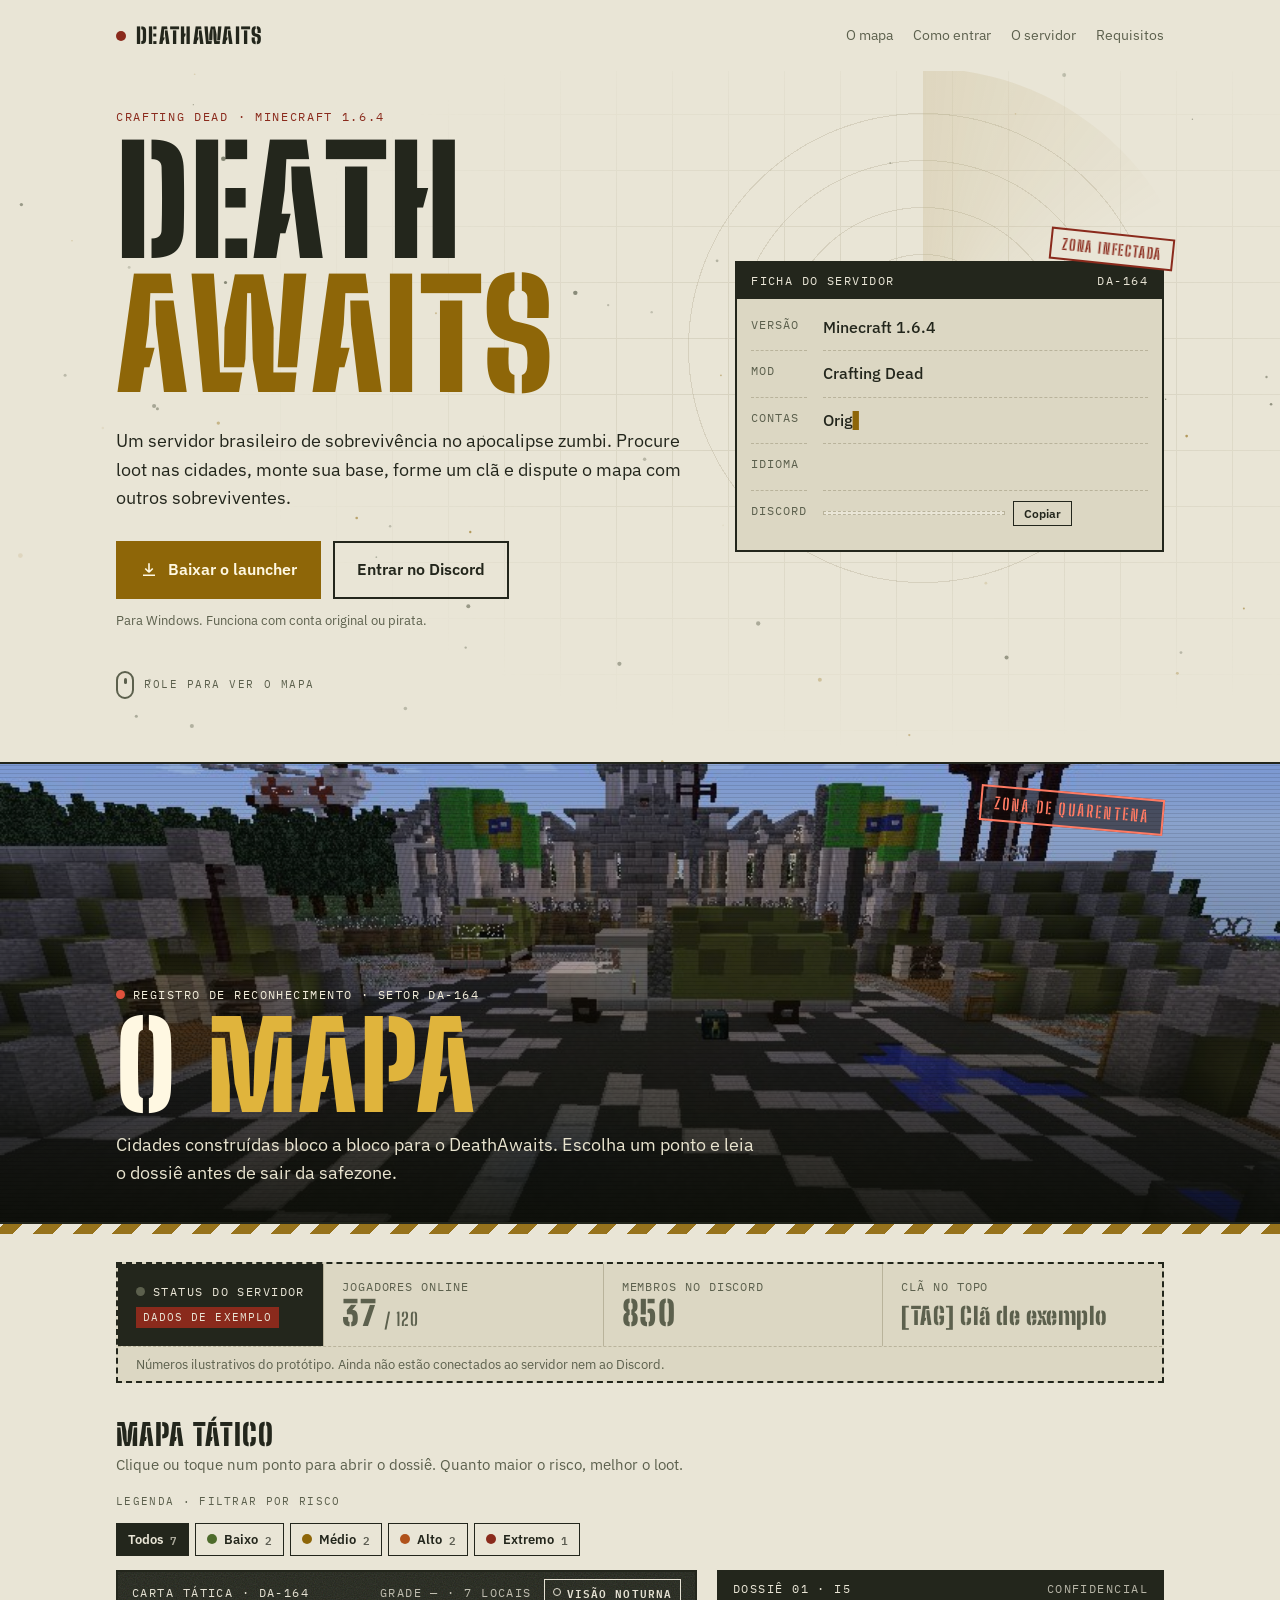
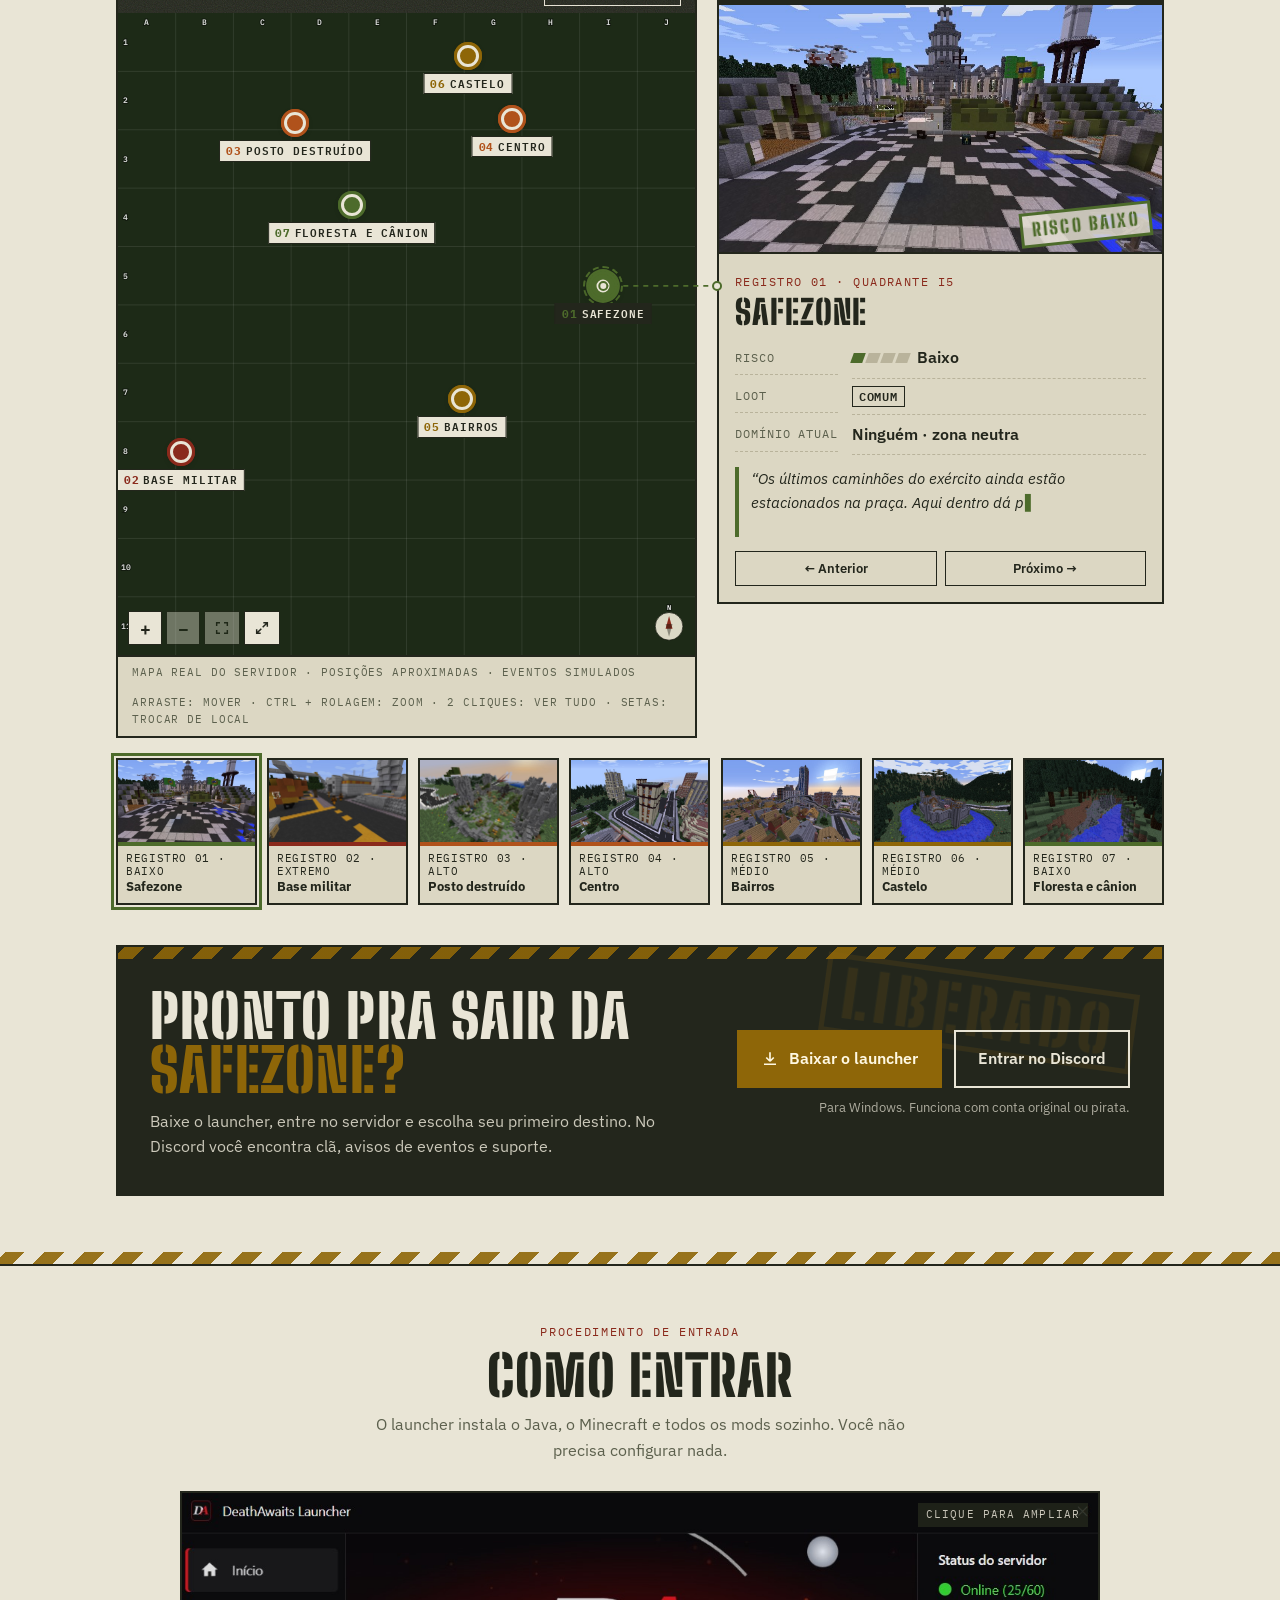
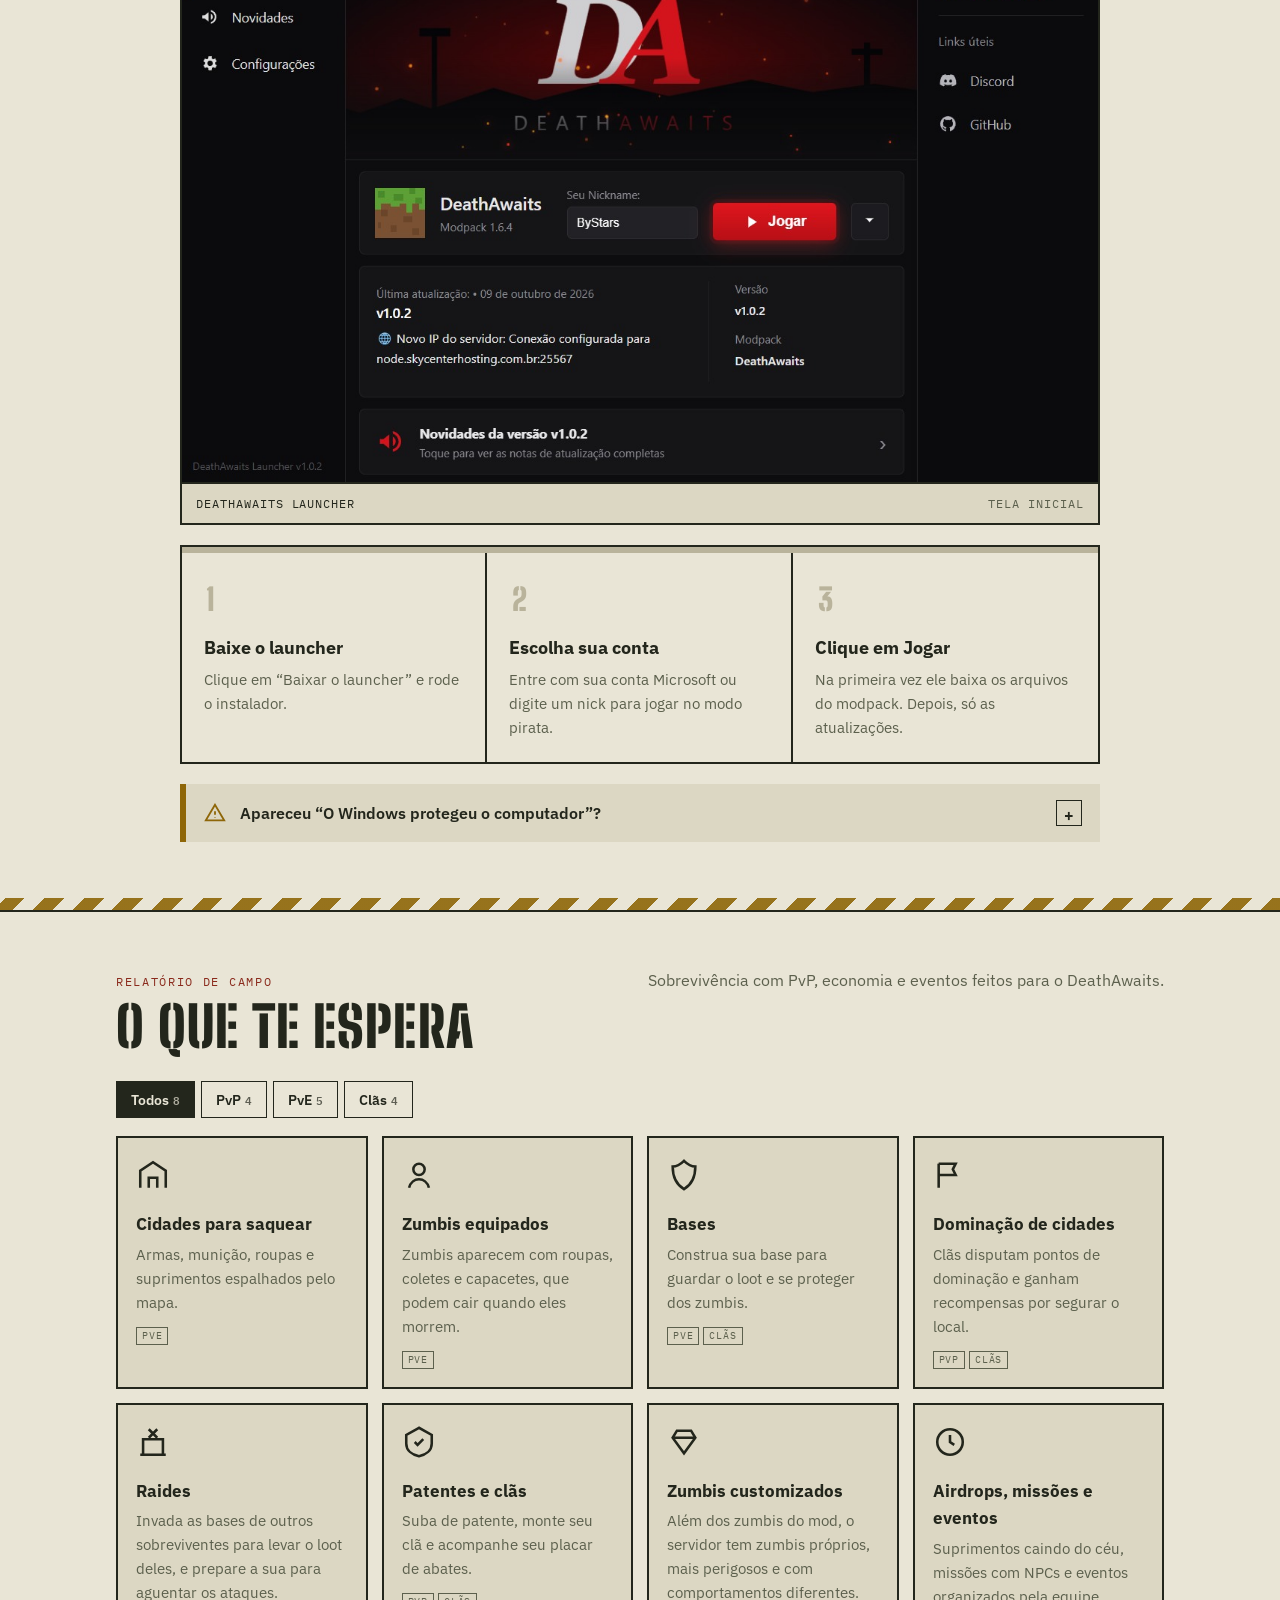
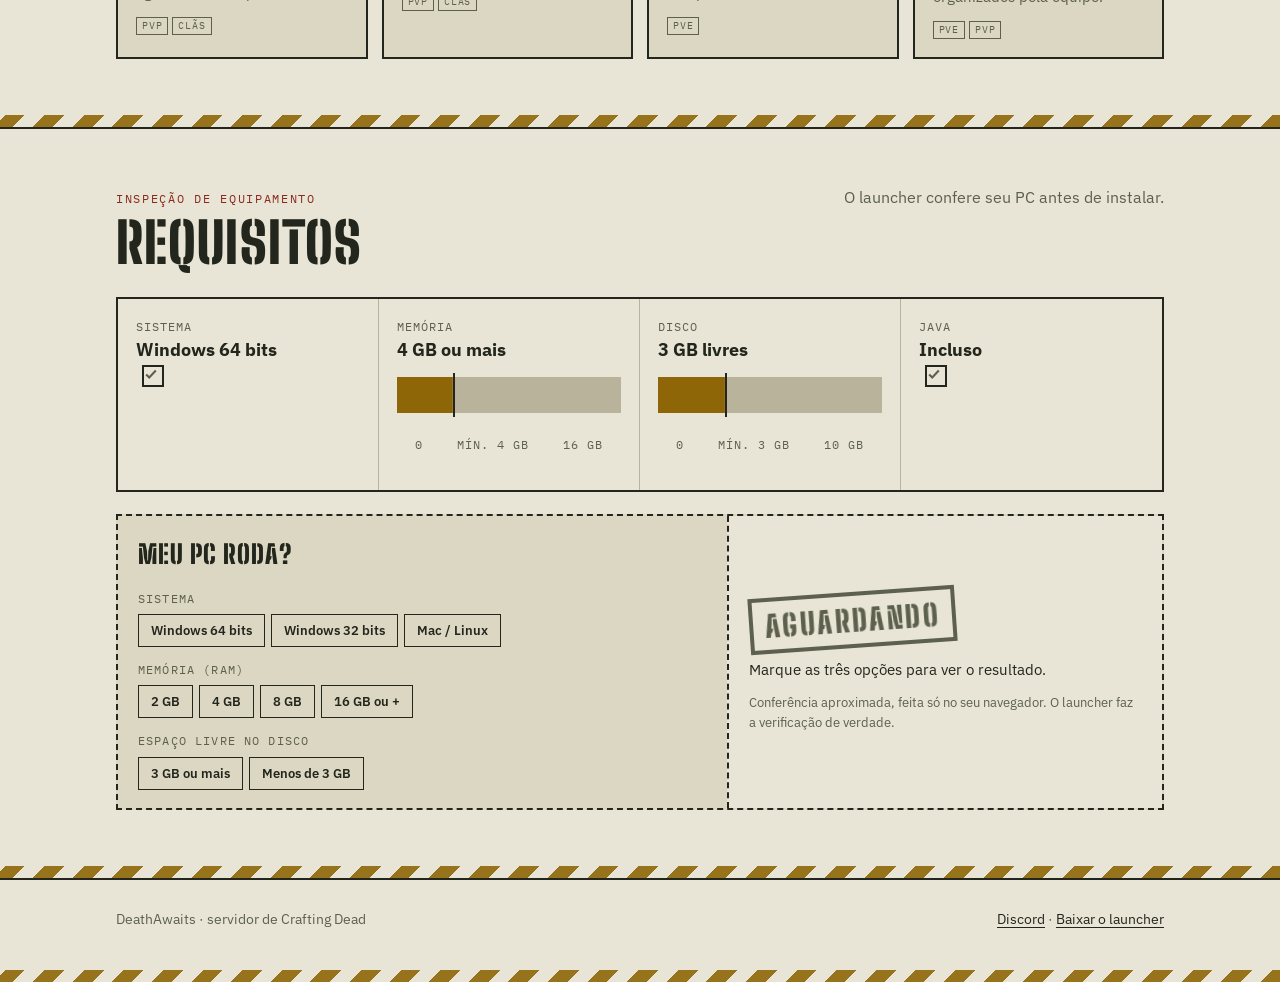
==== index.html @ 39697cf8 "Cache-busting dos assets Co-authored-by: Victor Munhoz <Vitinhomunhoz@users.noreply.github.com>" ====
<!doctype html>
<html lang="pt-BR">
<head>
<meta charset="utf-8">
<meta name="viewport" content="width=device-width, initial-scale=1">
<meta name="description" content="DeathAwaits: servidor brasileiro de Crafting Dead (Minecraft 1.6.4). Baixe o launcher e jogue com conta original ou pirata.">
<meta name="theme-color" content="#23261c">
<title>DeathAwaits</title>
<link rel="preconnect" href="https://fonts.googleapis.com">
<link rel="preconnect" href="https://fonts.gstatic.com" crossorigin>
<link rel="stylesheet" href="https://fonts.googleapis.com/css2?family=Big+Shoulders+Stencil+Display:wght@700;900&family=IBM+Plex+Sans:wght@400;500;600&family=IBM+Plex+Mono:wght@400;600&display=swap">
<link rel="stylesheet" href="site.css?v=5">
<link rel="stylesheet" href="mapa.css?v=5">
<script>
/* Antes da página pintar: liga as animações (se o usuário não pediu menos movimento)
   e mostra a tela de "boot" uma vez por sessão. Sem JS, o site aparece normal. */
(function () {
  var d = document.documentElement, rm = window.matchMedia && matchMedia("(prefers-reduced-motion: reduce)").matches;
  if (rm || !("IntersectionObserver" in window)) return;
  d.classList.add("da-anim");
  setTimeout(function () { d.classList.add("is-loaded"); d.classList.remove("da-booting"); }, 3500); // rede de segurança se o site.js falhar
  try { if (!sessionStorage.getItem("da-boot")) { d.classList.add("da-booting"); sessionStorage.setItem("da-boot", "1"); } } catch (e) {}
})();
</script>
</head>
<body>
<a class="da-skip" href="#conteudo">Pular para o conteúdo</a>

<div class="da-boot" aria-hidden="true">
  <div class="da-boot-in">
    <div class="da-boot-t">DeathAwaits</div>
    <p>&gt; Conectando ao servidor DA-164...</p>
    <p>&gt; Carregando relatório de quarentena... <b>OK</b></p>
    <p>&gt; Zona infectada detectada. <b>Acesso liberado</b></p>
    <div class="da-boot-bar"><i></i></div>
    <small>Clique ou aperte qualquer tecla para pular</small>
  </div>
</div>
<div class="da-progress" aria-hidden="true"></div>
<div class="da-cursor" aria-hidden="true"><div class="da-cursor-ring"><b></b></div><div class="da-cursor-dot"></div></div>

<header class="da-head">
  <div class="wrap top">
    <a class="brand" href="#inicio"><i aria-hidden="true"></i>DeathAwaits</a>
    <button class="da-burger" type="button" aria-expanded="false" aria-controls="da-nav" aria-label="Abrir menu"><span></span><span></span><span></span></button>
    <nav id="da-nav" aria-label="Seções">
      <a href="#mapa">O mapa</a>
      <a href="#entrar">Como entrar</a>
      <a href="#servidor">O servidor</a>
      <a href="#requisitos">Requisitos</a>
      <a class="btn da-nav-cta" href="https://www.dropbox.com/scl/fi/nmkjsgwz30eq004yfdkuc/DeathAwaits-Launcher-Setup-1.0.0.exe?rlkey=nyyislrsiw7ogw8956etbm78i&amp;st=9kq0o0xe&amp;dl=1" target="_blank" rel="noopener">Baixar o launcher</a>
    </nav>
  </div>
</header>

<main id="inicio">
  <div class="da-hero-wrap" id="conteudo">
    <div class="da-hero-bg" aria-hidden="true">
      <div class="da-grid-layer" data-parallax="0.25"></div>
      <div class="da-radar-layer" data-parallax="0.45"></div>
      <canvas class="da-ash"></canvas>
    </div>
    <div class="wrap hero">
      <div data-parallax="-0.08">
        <p class="eyebrow da-intro" style="--d:.1s">Crafting Dead · Minecraft 1.6.4</p>
        <h1 aria-label="DeathAwaits"><span class="da-line" aria-hidden="true">Death</span><span class="da-line" aria-hidden="true"><span>Awaits</span></span></h1>
        <p class="lead da-intro" style="--d:.7s">Um servidor brasileiro de sobrevivência no apocalipse zumbi. Procure loot nas cidades, monte sua base, forme um clã e dispute o mapa com outros sobreviventes.</p>
        <div class="cta da-intro" style="--d:.85s">
          <a class="btn btn-primary" data-magnetic href="https://www.dropbox.com/scl/fi/nmkjsgwz30eq004yfdkuc/DeathAwaits-Launcher-Setup-1.0.0.exe?rlkey=nyyislrsiw7ogw8956etbm78i&amp;st=9kq0o0xe&amp;dl=1" target="_blank" rel="noopener">
            <svg viewBox="0 0 24 24" fill="none" stroke="currentColor" stroke-width="2.2" aria-hidden="true"><path d="M12 3v12m0 0-5-5m5 5 5-5M4 19h16"/></svg>
            Baixar o launcher
          </a>
          <a class="btn btn-ghost" data-magnetic href="https://discord.gg/gc73gQfb5F" target="_blank" rel="noopener">Entrar no Discord</a>
        </div>
        <p class="cta-note da-intro" style="--d:.95s">Para Windows. Funciona com conta original ou pirata.</p>
        <a class="da-scroll-cue da-intro" style="--d:1.1s" href="#mapa"><i aria-hidden="true"></i>Role para ver o mapa</a>
      </div>

      <aside class="ficha" aria-label="Ficha do servidor" data-parallax="0.06">
        <span class="stamp">Zona infectada</span>
        <div class="ficha-h"><span>Ficha do servidor</span><span>DA-164</span></div>
        <dl>
          <dt>Versão</dt><dd><span class="da-typed">Minecraft 1.6.4</span></dd>
          <dt>Mod</dt><dd><span class="da-typed">Crafting Dead</span></dd>
          <dt>Contas</dt><dd><span class="da-typed">Original e pirata</span></dd>
          <dt>Idioma</dt><dd><span class="da-typed">Português</span></dd>
          <dt>Discord</dt><dd class="ip"><code class="da-typed">discord.gg/gc73gQfb5F</code><button class="copy" type="button" data-copy="https://discord.gg/gc73gQfb5F">Copiar</button></dd>
        </dl>
      </aside>
    </div>
  </div>

<!-- ================= INÍCIO DA SEÇÃO DO MAPA (copie daqui) ================= -->
  <section id="mapa" aria-labelledby="mp-titulo">

    <!-- 1. Vídeo de fundo em loop (sem som).
         Para ativar: grave 10–15 s de voo de câmera/tiroteio/airdrop, exporte
         em MP4 (H.264, 1280x720, ~2–4 MB) e descomente a linha <source>.
         Sem vídeo, aparece o print da safezone (poster). -->
    <div class="mp-video">
      <video autoplay muted loop playsinline preload="metadata" poster="safezone.jpg" aria-hidden="true">
        <!-- <source src="video/mapa-loop.mp4" type="video/mp4"> -->
      </video>
      <span class="mp-stamp">Zona de quarentena</span>
      <div class="wrap mp-video-inner" data-reveal="stagger">
        <div class="mp-rec mp-mono"><i aria-hidden="true"></i> Registro de reconhecimento · Setor DA-164</div>
        <h2 id="mp-titulo">O <span>mapa</span></h2>
        <p class="mp-lead">Cidades construídas bloco a bloco para o DeathAwaits. Escolha um ponto e leia o dossiê antes de sair da safezone.</p>
      </div>
    </div>
    <div class="hazard" aria-hidden="true"></div>

    <div class="wrap">

      <!-- 2. Status do servidor (configurado em mapa.js > MAPA_CONFIG.status) -->
      <div class="mp-status is-exemplo" aria-live="polite" data-reveal>
        <div class="mp-status-h">
          <span class="mp-live mp-mono"><i aria-hidden="true"></i><span class="mp-live-txt">Status do servidor</span></span>
          <span class="mp-badge-ex">Dados de exemplo</span>
        </div>
        <div class="mp-stat"><span>Jogadores online</span><b data-s="online">—</b></div>
        <div class="mp-stat"><span>Membros no Discord</span><b data-s="discord">—</b></div>
        <div class="mp-stat mp-stat-cla"><span>Clã no topo</span><b class="mp-cla" data-s="cla">—</b></div>
        <p class="mp-status-note"></p>
      </div>

      <!-- 3. Título + filtro/legenda de risco -->
      <div class="mp-toolbar" data-reveal="stagger">
        <div>
          <h3>Mapa tático</h3>
          <p>Clique ou toque num ponto para abrir o dossiê. Quanto maior o risco, melhor o loot.</p>
        </div>
        <fieldset class="mp-filtro">
          <legend>Legenda · filtrar por risco</legend>
          <button type="button" class="mp-chip" data-filtro="todos" aria-pressed="true">Todos <em></em></button>
          <button type="button" class="mp-chip" data-filtro="baixo" aria-pressed="false" style="--r: var(--mp-baixo)"><span class="mp-dot" aria-hidden="true"></span>Baixo <em></em></button>
          <button type="button" class="mp-chip" data-filtro="medio" aria-pressed="false" style="--r: var(--mp-medio)"><span class="mp-dot" aria-hidden="true"></span>Médio <em></em></button>
          <button type="button" class="mp-chip" data-filtro="alto" aria-pressed="false" style="--r: var(--mp-alto)"><span class="mp-dot" aria-hidden="true"></span>Alto <em></em></button>
          <button type="button" class="mp-chip" data-filtro="extremo" aria-pressed="false" style="--r: var(--mp-extremo)"><span class="mp-dot" aria-hidden="true"></span>Extremo <em></em></button>
        </fieldset>
      </div>
      <p class="mp-filtro-msg" aria-live="polite" style="position:absolute;width:1px;height:1px;overflow:hidden;clip:rect(0 0 0 0)">Mostrando todos os locais.</p>

      <!-- 4. Mapa + dossiê -->
      <div class="mp-grid" data-reveal>
        <div class="mp-mapa">
          <div class="mp-mapa-h"><span class="mp-flicker">Carta tática · DA-164</span><span class="mp-coord" aria-hidden="true">Grade — · 7 locais</span><button type="button" class="mp-nv-btn" aria-pressed="false"><i aria-hidden="true"></i>Visão noturna</button></div>
          <div class="mp-canvas">
            <div class="mp-scan" aria-hidden="true"><i class="mp-radar"></i><i class="mp-band"></i></div>
<div class="mp-stage">
<picture class="mp-img">
<source type="image/webp" srcset="mapa-real-900.webp 900w, mapa-real.webp 1800w" sizes="(max-width: 820px) calc(100vw - 36px), 1200px">
<img src="mapa-real.jpg" width="1833" height="2040" alt="Mapa real do servidor DeathAwaits visto de cima: rio grande cortando o mapa de norte a sul, mar a oeste e ao sul, cidades, bases e uma ilha" decoding="async" draggable="false">
</picture>
<svg class="mp-base" viewBox="0 0 1000 1112.9" aria-hidden="true" focusable="false">
<g class="mp-g-lines"><path d="M100 0V1112.9"/><path d="M200 0V1112.9"/><path d="M300 0V1112.9"/><path d="M400 0V1112.9"/><path d="M500 0V1112.9"/><path d="M600 0V1112.9"/><path d="M700 0V1112.9"/><path d="M800 0V1112.9"/><path d="M900 0V1112.9"/><path d="M0 101.2H1000"/><path d="M0 202.3H1000"/><path d="M0 303.5H1000"/><path d="M0 404.7H1000"/><path d="M0 505.9H1000"/><path d="M0 607.0H1000"/><path d="M0 708.2H1000"/><path d="M0 809.4H1000"/><path d="M0 910.6H1000"/><path d="M0 1011.7H1000"/></g>
<g class="mp-g-lbl"><text x="50" y="20">A</text><text x="150" y="20">B</text><text x="250" y="20">C</text><text x="350" y="20">D</text><text x="450" y="20">E</text><text x="550" y="20">F</text><text x="650" y="20">G</text><text x="750" y="20">H</text><text x="850" y="20">I</text><text x="950" y="20">J</text><text x="13" y="55.6">1</text><text x="13" y="156.8">2</text><text x="13" y="257.9">3</text><text x="13" y="359.1">4</text><text x="13" y="460.3">5</text><text x="13" y="561.5">6</text><text x="13" y="662.6">7</text><text x="13" y="763.8">8</text><text x="13" y="865.0">9</text><text x="13" y="966.1">10</text><text x="13" y="1067.3">11</text></g>
<g class="mp-rosa" transform="translate(955 1062.9)"><circle r="24"/><path d="M0 -18L6 4H-6Z" class="n"/><path d="M0 18L6 -4H-6Z" class="s"/><text y="-29">N</text></g>
</svg>
<div class="mp-zonas" aria-hidden="true"><!-- zonas de perigo e escudo: criados pelo mapa.js a partir das posições --></div>
<svg class="mp-fxsvg" viewBox="0 0 1000 1112.9" aria-hidden="true" focusable="false">
<defs><mask id="mp-route-m" maskUnits="userSpaceOnUse" x="0" y="0" width="1000" height="1112.9"><path class="mp-route-mask" pathLength="1" d="M0 0"/></mask></defs>
<g class="mp-alcance"><circle r="120"/><circle r="240"/><circle r="360"/></g>
<!-- estradas (invisíveis) por onde os veículos andam: traçadas à mão sobre estradas reais do mapa -->
<g class="mp-vias">
<path id="mp-v1" d="M714.0 180.3Q763.0 191.4 785.0 199.2Q807.0 207.0 829.0 220.9Q851.0 234.8 870.0 245.4Q889.0 256.0 905.5 267.1Q922.0 278.2 935.5 294.4Q949.0 310.5 950.0 330.0Q951.0 349.5 941.5 365.6Q932.0 381.7 916.0 392.9Q900 404.0 889.0 417.4Q878.0 430.7 869.5 444.6Q861.0 458.5 852.0 466.3Q843.0 474.1 849.5 490.8Q856.0 507.5 850.5 523.6Q845.0 539.8 842.5 556.5Q840 573.1 836.5 592.6Q833.0 612.1 831.5 625.5L830 638.8"/>
<path id="mp-v2" d="M184.0 931.5Q262.0 932.6 294.5 932.6Q327.0 932.6 365.0 929.8Q403.0 927.0 430.5 922.0Q458.0 917.0 485.5 906.5Q513.0 895.9 540.0 898.1Q567.0 900.3 589.0 897.5Q611.0 894.8 632.5 889.2Q654.0 883.6 681.5 883.6Q709.0 883.6 736.0 883.6Q763.0 883.6 806.5 886.4Q850 889.2 872.0 889.2Q894.0 889.2 910.5 883.7Q927.0 878.1 943.5 873.1L960 868.1"/>
<path id="mp-v3" d="M85.0 153.6Q85.0 217.0 95.5 234.2Q106.0 251.5 134.0 266.6Q162.0 281.6 166.0 302.8Q170 323.9 166.0 345.0Q162.0 366.1 159.0 383.4Q156.0 400.6 159.0 430.1Q162.0 459.6 155.5 481.3Q149.0 503.0 142.5 524.1Q136.0 545.3 138.0 550.9Q140 556.5 143.5 587.1Q147.0 617.7 145.0 646.6Q143.0 675.5 145.0 704.5L147.0 733.4"/>
<path id="mp-v4" d="M265.0 300.5Q245.0 267.1 245.0 200.3Q245.0 133.5 297.5 132.4Q350 131.3 404.0 131.3Q458.0 131.3 489.0 134.1Q520 136.9 560.0 138.0Q600 139.1 625.0 139.1L650 139.1"/>
<path id="mp-v5" d="M505.0 702.2Q548.0 701.1 568.5 700.5Q589.0 700.0 597.5 705.0Q606.0 710.0 614.5 725.0Q623.0 740.1 624.5 760.7Q626.0 781.3 624.5 805.2Q623.0 829.1 624.5 853.0L626.0 877.0"/>
</g>
<g class="mp-route"><path class="mp-route-glow" mask="url(#mp-route-m)" d="M0 0"/><path class="mp-route-line" mask="url(#mp-route-m)" d="M0 0"/><circle class="mp-route-end" r="9" cx="-50" cy="-50"/></g>
</svg>
<div class="mp-fx mp-fx-over" aria-hidden="true">
<i class="mp-sweep"></i>
<div class="mp-carros"></div>
<div class="mp-blips"></div>
<div class="mp-drops"></div>
<span class="mp-ent mp-heli-sh"><svg viewBox="-26 -18 52 36"><path d="M-24 -1h14v2h-14z"/><ellipse cx="0" cy="0" rx="11" ry="6"/><circle cx="0" cy="0" r="15" opacity=".35"/></svg></span><span class="mp-ent mp-heli"><svg viewBox="-26 -18 52 36"><path class="b" d="M-24 -1h14v2h-14z M-25 -5v10h2v-10z"/><ellipse class="b" cx="0" cy="0" rx="11" ry="6"/><ellipse class="v" cx="6" cy="0" rx="4" ry="3.4"/><g class="mp-rotor"><path d="M-17 -1.2h34v2.4h-34z M-1.2 -17h2.4v34h-2.4z"/></g></svg></span>
<span class="mp-ent mp-aviao-sh"><svg viewBox="-30 -26 60 52"><path d="M26 0c0-2-3-3-6-3H6L-8-22h-5l7 19H-18l-5-7h-4l3 10-3 10h4l5-7H-6l-7 19h5L6 3h14c3 0 6-1 6-3z"/></svg></span><span class="mp-ent mp-aviao"><svg viewBox="-30 -26 60 52"><path d="M26 0c0-2-3-3-6-3H6L-8-22h-5l7 19H-18l-5-7h-4l3 10-3 10h4l5-7H-6l-7 19h5L6 3h14c3 0 6-1 6-3z"/></svg></span>
<i class="mp-nuvem n1"></i><i class="mp-nuvem n2"></i><i class="mp-nuvem n3"></i>
</div>
<span class="mp-route-lbl" aria-hidden="true"></span>
</div><!-- /mp-stage -->
<div class="mp-nv" aria-hidden="true"><i class="mp-nv-noise"></i><b>Visão noturna</b></div>
<div class="mp-ctrl" role="group" aria-label="Controles do mapa">
  <button type="button" class="mp-zin" aria-label="Aproximar">+</button>
  <button type="button" class="mp-zout" aria-label="Afastar" disabled>−</button>
  <button type="button" class="mp-zreset" aria-label="Ver o mapa inteiro" disabled><svg viewBox="0 0 24 24" aria-hidden="true"><path d="M4 9V4h5M20 9V4h-5M4 15v5h5M20 15v5h-5"/></svg></button>
  <button type="button" class="mp-full" aria-label="Abrir o mapa em tela cheia, na resolução original" title="Tela cheia"><svg viewBox="0 0 24 24" aria-hidden="true"><path d="M14 4h6v6M10 20H4v-6M20 4l-7 7M4 20l7-7"/></svg></button>
  <button type="button" class="mp-mover" aria-pressed="false">Mover</button>
</div>
<div class="mp-hint" aria-hidden="true"></div>
            <!-- os marcadores (botões) são criados pelo mapa.js a partir de MAPA_CONFIG.locais -->
          </div>
          <div class="mp-mapa-f"><span>Mapa real do servidor · posições aproximadas · eventos simulados</span><span class="mp-f-desk">Arraste: mover · Ctrl + rolagem: zoom · 2 cliques: ver tudo · Setas: trocar de local</span><span class="mp-f-mob">Dois dedos: mover e zoom · ou toque em Mover</span></div>
        </div>

        <aside class="mp-dossie" id="mp-dossie" aria-label="Dossiê do local selecionado" aria-live="polite">
          <div class="mp-dossie-h"><span class="mp-titulo">Dossiê</span><span class="mp-confid">Confidencial</span><button type="button" class="mp-close">Fechar ✕</button></div>
          <div class="mp-dossie-in">
            <figure class="mp-foto"><img src="safezone.jpg" alt="" width="854" height="480"><span class="mp-carimbo" aria-hidden="true">Risco</span><span class="mp-ampliar" aria-hidden="true">Ampliar</span></figure>
            <div class="mp-dossie-body">
              <span class="mp-ref mp-mono"></span>
              <h3>Safezone</h3>
              <dl class="mp-ficha">
                <dt>Risco</dt><dd data-f="risco"></dd>
                <dt>Loot</dt><dd data-f="loot"></dd>
                <dt>Domínio atual</dt><dd data-f="dominio"></dd>
              </dl>
              <p class="mp-lore" title="Clique para mostrar o texto todo"><span class="mp-sr"></span><span class="mp-type" aria-hidden="true"></span></p>
              <div class="mp-nav">
                <button type="button" class="mp-prev">← Anterior</button>
                <button type="button" class="mp-next">Próximo →</button>
              </div>
            </div>
          </div>
        </aside>
        <svg class="mp-link" aria-hidden="true" focusable="false"><path d="M0 0"/><circle class="a" r="4"/><circle class="b" r="4"/></svg>
      </div>
      <div class="mp-backdrop" aria-hidden="true"></div>

      <!-- 5. Registros (miniaturas; também servem de lista acessível) -->
      <ul class="mp-cards" aria-label="Registros dos locais"></ul>

      <!-- 6. CTA -->
      <div class="mp-cta" data-reveal>
        <div class="hazard" aria-hidden="true"></div>
        <span class="mp-stamp2" aria-hidden="true">Liberado</span>
        <div class="mp-cta-in">
          <div>
            <h3>Pronto pra sair da <span>safezone?</span></h3>
            <p>Baixe o launcher, entre no servidor e escolha seu primeiro destino. No Discord você encontra clã, avisos de eventos e suporte.</p>
          </div>
          <div>
            <div class="cta">
              <a class="btn btn-primary" data-link="launcher" href="https://www.dropbox.com/scl/fi/nmkjsgwz30eq004yfdkuc/DeathAwaits-Launcher-Setup-1.0.0.exe?rlkey=nyyislrsiw7ogw8956etbm78i&amp;st=9kq0o0xe&amp;dl=1" target="_blank" rel="noopener">
                <svg viewBox="0 0 24 24" fill="none" stroke="currentColor" stroke-width="2.2" aria-hidden="true"><path d="M12 3v12m0 0-5-5m5 5 5-5M4 19h16"/></svg>
                Baixar o launcher
              </a>
              <a class="btn btn-ghost" data-link="discord" href="https://discord.gg/gc73gQfb5F" target="_blank" rel="noopener">Entrar no Discord</a>
            </div>
            <p class="cta-note">Para Windows. Funciona com conta original ou pirata.</p>
          </div>
        </div>
      </div>

    </div>
  </section>
  <script src="mapa.js?v=5" defer></script>
<!-- ================= FIM DA SEÇÃO DO MAPA (copie até aqui) ================= -->


  <div class="da-divider" aria-hidden="true"></div>
  <section id="entrar">
    <div class="wrap">
      <div class="mapa-head">
        <span class="da-sec-tag" data-sr>Procedimento de entrada</span>
        <h2 data-sr="wipe">Como entrar</h2>
        <p data-sr style="--d:.15s">O launcher instala o Java, o Minecraft e todos os mods sozinho. Você não precisa configurar nada.</p>
      </div>
      <div class="entrar">
      <figure class="foto launcher da-tilt" data-sr="zoom" data-lightbox data-caption="DeathAwaits Launcher · Tela inicial">
        <div class="da-imgbox">
          <img src="launcher.jpg" width="1225" height="787" loading="lazy" alt="Tela inicial do DeathAwaits Launcher, com o campo de nickname, o botão Jogar e o status do servidor">
          <span class="da-glare" aria-hidden="true"></span>
          <span class="da-zoom-hint" aria-hidden="true">Clique para ampliar</span>
        </div>
        <figcaption><span>DeathAwaits Launcher</span><span>Tela inicial</span></figcaption>
      </figure>
      <ol class="passos">
        <li>
          <div class="passo-n">1</div>
          <h3>Baixe o launcher</h3>
          <p>Clique em “Baixar o launcher” e rode o instalador.</p>
        </li>
        <li>
          <div class="passo-n">2</div>
          <h3>Escolha sua conta</h3>
          <p>Entre com sua conta Microsoft ou digite um nick para jogar no modo pirata.</p>
        </li>
        <li>
          <div class="passo-n">3</div>
          <h3>Clique em Jogar</h3>
          <p>Na primeira vez ele baixa os arquivos do modpack. Depois, só as atualizações.</p>
        </li>
      </ol>
      </div>
      <div class="da-acc" data-sr>
        <button class="da-acc-btn" type="button" aria-expanded="false" aria-controls="da-acc-win" id="da-acc-win-b">
          <svg viewBox="0 0 24 24" fill="none" stroke="currentColor" stroke-width="2" aria-hidden="true"><path d="M12 3 2 20h20L12 3Z"/><path d="M12 10v4m0 3v.5"/></svg>
          <span>Apareceu “O Windows protegeu o computador”?</span>
          <span class="da-chev" aria-hidden="true">+</span>
        </button>
        <div class="da-acc-panel" id="da-acc-win" role="region" aria-labelledby="da-acc-win-b">
          <div><p>É normal para programas sem assinatura digital. Clique em <strong>Mais informações</strong> e depois em <strong>Executar assim mesmo</strong>.</p></div>
        </div>
      </div>
    </div>
  </section>

  <div class="da-divider" aria-hidden="true"></div>
  <section id="servidor">
    <div class="wrap">
      <div class="sec-h">
        <div><span class="da-sec-tag" data-sr>Relatório de campo</span><h2 data-sr="wipe">O que te espera</h2></div>
        <p data-sr style="--d:.15s">Sobrevivência com PvP, economia e eventos feitos para o DeathAwaits.</p>
      </div>
      <div class="da-tabs" role="tablist" aria-label="Filtrar recursos" data-sr>
        <button class="da-tab" role="tab" type="button" aria-selected="true" aria-controls="da-feats" data-tab="todos">Todos<em></em></button>
        <button class="da-tab" role="tab" type="button" aria-selected="false" aria-controls="da-feats" data-tab="pvp" tabindex="-1">PvP<em></em></button>
        <button class="da-tab" role="tab" type="button" aria-selected="false" aria-controls="da-feats" data-tab="pve" tabindex="-1">PvE<em></em></button>
        <button class="da-tab" role="tab" type="button" aria-selected="false" aria-controls="da-feats" data-tab="clas" tabindex="-1">Clãs<em></em></button>
      </div>
      <div class="lista da-cards" id="da-feats" role="tabpanel" aria-live="polite">
        <div class="item" data-sr data-tags="pve">
          <svg viewBox="0 0 24 24" fill="none" stroke="currentColor" stroke-width="1.8" aria-hidden="true"><path d="M3 21V9l9-6 9 6v12"/><path d="M9 21v-7h6v7"/></svg>
          <div><h3>Cidades para saquear</h3><p>Armas, munição, roupas e suprimentos espalhados pelo mapa.</p></div>
        </div>
        <div class="item" data-sr data-tags="pve">
          <svg viewBox="0 0 24 24" fill="none" stroke="currentColor" stroke-width="1.8" aria-hidden="true"><circle cx="12" cy="8" r="4"/><path d="M5 21c1-4 4-6 7-6s6 2 7 6"/><path d="M9 7h.01M15 7h.01"/></svg>
          <div><h3>Zumbis equipados</h3><p>Zumbis aparecem com roupas, coletes e capacetes, que podem cair quando eles morrem.</p></div>
        </div>
        <div class="item" data-sr data-tags="pve clas">
          <svg viewBox="0 0 24 24" fill="none" stroke="currentColor" stroke-width="1.8" aria-hidden="true"><path d="M12 2c3 3 6 4 8 4 0 8-3 13-8 16C7 19 4 14 4 6c2 0 5-1 8-4Z"/></svg>
          <div><h3>Bases</h3><p>Construa sua base para guardar o loot e se proteger dos zumbis.</p></div>
        </div>
        <div class="item" data-sr data-tags="pvp clas">
          <svg viewBox="0 0 24 24" fill="none" stroke="currentColor" stroke-width="1.8" aria-hidden="true"><path d="M4 21V4"/><path d="M4 4h12l-2 4 2 4H4"/></svg>
          <div><h3>Dominação de cidades</h3><p>Clãs disputam pontos de dominação e ganham recompensas por segurar o local.</p></div>
        </div>
        <div class="item" data-sr data-tags="pvp clas">
          <svg viewBox="0 0 24 24" fill="none" stroke="currentColor" stroke-width="1.8" aria-hidden="true"><path d="M3 21h18"/><path d="M5 21V10h14v11"/><path d="M9 3l6 6M15 3 9 9"/></svg>
          <div><h3>Raides</h3><p>Invada as bases de outros sobreviventes para levar o loot deles, e prepare a sua para aguentar os ataques.</p></div>
        </div>
        <div class="item" data-sr data-tags="pvp clas">
          <svg viewBox="0 0 24 24" fill="none" stroke="currentColor" stroke-width="1.8" aria-hidden="true"><path d="M12 2 3 7v6c0 5 4 8 9 9 5-1 9-4 9-9V7l-9-5Z"/><path d="M9 12l2 2 4-4"/></svg>
          <div><h3>Patentes e clãs</h3><p>Suba de patente, monte seu clã e acompanhe seu placar de abates.</p></div>
        </div>
        <div class="item" data-sr data-tags="pve">
          <svg viewBox="0 0 24 24" fill="none" stroke="currentColor" stroke-width="1.8" aria-hidden="true"><path d="M7 4h10l3 5-8 11L4 9l3-5Z"/><path d="M4 9h16"/></svg>
          <div><h3>Zumbis customizados</h3><p>Além dos zumbis do mod, o servidor tem zumbis próprios, mais perigosos e com comportamentos diferentes.</p></div>
        </div>
        <div class="item" data-sr data-tags="pve pvp">
          <svg viewBox="0 0 24 24" fill="none" stroke="currentColor" stroke-width="1.8" aria-hidden="true"><circle cx="12" cy="12" r="9"/><path d="M12 7v5l3 2"/></svg>
          <div><h3>Airdrops, missões e eventos</h3><p>Suprimentos caindo do céu, missões com NPCs e eventos organizados pela equipe.</p></div>
        </div>
      </div>
    </div>
  </section>

  <div class="da-divider" aria-hidden="true"></div>
  <section id="requisitos">
    <div class="wrap">
      <div class="sec-h">
        <div><span class="da-sec-tag" data-sr>Inspeção de equipamento</span><h2 data-sr="wipe">Requisitos</h2></div>
        <p data-sr style="--d:.15s">O launcher confere seu PC antes de instalar.</p>
      </div>
      <div class="req da-req" data-sr>
        <div><span>Sistema</span><b>Windows 64 bits</b><span class="da-check" aria-hidden="true"><svg viewBox="0 0 16 16" fill="none" stroke="currentColor" stroke-width="2.4"><path d="M2.5 8.5l3.5 3.5 7.5-8"/></svg></span></div>
        <div><span>Memória</span><b>4 GB ou mais</b><div class="da-gauge" style="--v:.25" aria-hidden="true"><i></i><s></s></div><div class="da-gauge-l" aria-hidden="true"><span>0</span><span>mín. 4 GB</span><span>16 GB</span></div></div>
        <div><span>Disco</span><b>3 GB livres</b><div class="da-gauge" style="--v:.3" aria-hidden="true"><i></i><s></s></div><div class="da-gauge-l" aria-hidden="true"><span>0</span><span>mín. 3 GB</span><span>10 GB</span></div></div>
        <div><span>Java</span><b>Incluso</b><span class="da-check" aria-hidden="true"><svg viewBox="0 0 16 16" fill="none" stroke="currentColor" stroke-width="2.4"><path d="M2.5 8.5l3.5 3.5 7.5-8"/></svg></span></div>
      </div>

      <form class="da-pc" data-sr onsubmit="return false" aria-labelledby="da-pc-t">
        <div class="da-pc-form">
          <h3 id="da-pc-t">Meu PC roda?</h3>
          <fieldset><legend>Sistema</legend><div class="da-seg">
            <label><input type="radio" name="so" value="win64"><span>Windows 64 bits</span></label>
            <label><input type="radio" name="so" value="win32"><span>Windows 32 bits</span></label>
            <label><input type="radio" name="so" value="outro"><span>Mac / Linux</span></label>
          </div></fieldset>
          <fieldset><legend>Memória (RAM)</legend><div class="da-seg">
            <label><input type="radio" name="ram" value="2"><span>2 GB</span></label>
            <label><input type="radio" name="ram" value="4"><span>4 GB</span></label>
            <label><input type="radio" name="ram" value="8"><span>8 GB</span></label>
            <label><input type="radio" name="ram" value="16"><span>16 GB ou +</span></label>
          </div></fieldset>
          <fieldset><legend>Espaço livre no disco</legend><div class="da-seg">
            <label><input type="radio" name="disco" value="1"><span>3 GB ou mais</span></label>
            <label><input type="radio" name="disco" value="0"><span>Menos de 3 GB</span></label>
          </div></fieldset>
        </div>
        <div class="da-verdict" data-v="pend" aria-live="polite">
          <span class="da-vstamp">Aguardando</span>
          <p class="da-vtxt">Marque as três opções para ver o resultado.</p>
          <small>Conferência aproximada, feita só no seu navegador. O launcher faz a verificação de verdade.</small>
        </div>
      </form>
    </div>
  </section>
</main>

<div class="da-divider" aria-hidden="true"></div>
<footer>
  <div class="wrap foot">
    <span>DeathAwaits · servidor de Crafting Dead</span>
    <span><a href="https://discord.gg/gc73gQfb5F" target="_blank" rel="noopener">Discord</a> · <a href="https://www.dropbox.com/scl/fi/nmkjsgwz30eq004yfdkuc/DeathAwaits-Launcher-Setup-1.0.0.exe?rlkey=nyyislrsiw7ogw8956etbm78i&amp;st=9kq0o0xe&amp;dl=1" target="_blank" rel="noopener">Baixar o launcher</a></span>
  </div>
</footer>
<div class="hazard" aria-hidden="true"></div>

<button class="da-top" type="button" aria-label="Voltar ao topo">
  <svg viewBox="0 0 48 48" aria-hidden="true" style="position:absolute;inset:-2px;width:48px;height:48px"><circle cx="24" cy="24" r="22" fill="none" stroke="var(--accent)" stroke-width="3"/></svg>
  <svg viewBox="0 0 24 24" fill="none" stroke="currentColor" stroke-width="2.4" aria-hidden="true"><path d="M12 19V5m0 0-6 6m6-6 6 6"/></svg>
</button>
<div class="da-mcta" aria-hidden="true">
  <a class="btn btn-primary" tabindex="-1" href="https://www.dropbox.com/scl/fi/nmkjsgwz30eq004yfdkuc/DeathAwaits-Launcher-Setup-1.0.0.exe?rlkey=nyyislrsiw7ogw8956etbm78i&amp;st=9kq0o0xe&amp;dl=1" target="_blank" rel="noopener">
    <svg viewBox="0 0 24 24" fill="none" stroke="currentColor" stroke-width="2.2" aria-hidden="true"><path d="M12 3v12m0 0-5-5m5 5 5-5M4 19h16"/></svg>Baixar launcher</a>
  <a class="btn btn-ghost" tabindex="-1" href="https://discord.gg/gc73gQfb5F" target="_blank" rel="noopener">Discord</a>
</div>
<div class="da-toast" role="status" aria-live="polite"></div>

<div class="da-lb" role="dialog" aria-modal="true" aria-label="Visualizador de fotos" hidden>
  <div class="da-lb-bg"></div>
  <div class="da-lb-bar"><span class="da-lb-count"></span><button type="button" class="da-lb-close">Fechar ✕</button></div>
  <div class="da-lb-stage"><img class="da-lb-img" alt=""></div>
  <button type="button" class="da-lb-prev" aria-label="Foto anterior">‹</button>
  <button type="button" class="da-lb-next" aria-label="Próxima foto">›</button>
  <p class="da-lb-cap"></p>
</div>

<script src="site.js?v=5" defer></script>
</body>
</html>
---- site.css ----
/* ===== CSS ORIGINAL DO SITE (DeathAwaits-Site/index.html) ===== */
/* Layout: aviso de quarentena militar. Faixa de abertura com titulo em estencil + ficha do servidor; depois secoes em coluna larga. */
:root {
  --bg: #e9e5d6;        /* papel de relatorio */
  --surface: #dcd7c3;
  --line: #b9b39b;
  --fg: #23261c;        /* tinta verde-oliva */
  --muted: #5c604d;
  --accent: #8e6608;    /* ocre de faixa de perigo */
  --accent-fg: #fff8e2;
  --blood: #8a2a1c;
  --font-display: "Big Shoulders Stencil Display", "Impact", "Arial Narrow", sans-serif;
  --font-body: "IBM Plex Sans", "Segoe UI", system-ui, sans-serif;
  --font-mono: "IBM Plex Mono", ui-monospace, "Consolas", monospace;
}
@media (prefers-color-scheme: dark) {
  :root:not([data-theme="light"]) {
    --bg: #181a13; --surface: #22251b; --line: #3a3e2e; --fg: #e6e1cf; --muted: #a3a48d;
    --accent: #e0b43c; --accent-fg: #1b1a10; --blood: #d0634f; color-scheme: dark;
  }
}
:root[data-theme="dark"] {
  --bg: #181a13; --surface: #22251b; --line: #3a3e2e; --fg: #e6e1cf; --muted: #a3a48d;
  --accent: #e0b43c; --accent-fg: #1b1a10; --blood: #d0634f; color-scheme: dark;
}

* { box-sizing: border-box; }
html, body { margin: 0; }
img { max-width: 100%; }
body {
  background: var(--bg); color: var(--fg);
  font-family: var(--font-body); font-size: 16px; line-height: 1.6;
}
.wrap {
  max-width: 1080px; margin: 0 auto;
  padding-left: max(16px, env(safe-area-inset-left, 0px));
  padding-right: max(16px, env(safe-area-inset-right, 0px));
}
a { color: inherit; }
:focus-visible { outline: 3px solid var(--accent); outline-offset: 3px; }

/* faixa de perigo */
.hazard {
  height: 12px;
  background: repeating-linear-gradient(-45deg, var(--accent) 0 14px, transparent 14px 28px);
  opacity: .9;
}

/* topo */
.top { display: flex; justify-content: space-between; align-items: center; gap: 16px; padding-block: 18px; flex-wrap: wrap; }
.brand { font-family: var(--font-display); font-weight: 900; font-size: 22px; letter-spacing: .06em; text-transform: uppercase; text-decoration: none; }
.top nav { display: flex; gap: 20px; flex-wrap: wrap; font-size: 14px; }
.top nav a { text-decoration: none; color: var(--muted); }
.top nav a:hover { color: var(--fg); }

/* abertura */
.hero { display: grid; grid-template-columns: 1.35fr 1fr; gap: 40px; align-items: end; padding-block: 36px 56px; }
.eyebrow { font-family: var(--font-mono); font-size: 12px; letter-spacing: .14em; text-transform: uppercase; color: var(--blood); margin: 0 0 12px; }
.hero h1 {
  font-family: var(--font-display); font-weight: 900; text-transform: uppercase;
  font-size: clamp(64px, 12vw, 148px); line-height: .86; letter-spacing: .01em; margin: 0;
  text-wrap: balance;
}
.hero h1 span { color: var(--accent); }
.hero .lead { font-size: 18px; max-width: 34em; margin: 22px 0 28px; color: var(--fg); }
.cta { display: flex; gap: 12px; flex-wrap: wrap; align-items: center; }
.btn {
  display: inline-flex; align-items: center; gap: 10px; text-decoration: none;
  font-weight: 600; font-size: 16px; padding: 14px 22px; border: 2px solid var(--fg); cursor: pointer;
  transition: transform .15s ease, background .15s ease;
}
.btn-primary { background: var(--accent); border-color: var(--accent); color: var(--accent-fg); }
.btn-primary:hover { transform: translateY(-2px); }
.btn-ghost { background: transparent; color: var(--fg); }
.btn-ghost:hover { background: var(--surface); }
.btn svg { width: 18px; height: 18px; flex: none; }
.cta-note { font-size: 13px; color: var(--muted); margin-top: 12px; }

/* ficha do servidor */
.ficha { border: 2px solid var(--fg); background: var(--surface); position: relative; align-self: center; justify-self: end; width: 100%; max-width: 440px; }
.ficha-h {
  display: flex; justify-content: space-between; align-items: center; gap: 12px;
  background: var(--fg); color: var(--bg); padding: 8px 14px;
  font-family: var(--font-mono); font-size: 12px; letter-spacing: .12em; text-transform: uppercase;
}
.ficha dl { margin: 0; padding: 6px 14px 14px; display: grid; grid-template-columns: auto 1fr; column-gap: 16px; }
.ficha dt, .ficha dd { padding-block: 10px; border-bottom: 1px dashed var(--line); margin: 0; }
.ficha dt { font-family: var(--font-mono); font-size: 12px; text-transform: uppercase; letter-spacing: .08em; color: var(--muted); }
.ficha dd { font-weight: 500; min-width: 0; overflow-wrap: anywhere; }
.ficha dl > :nth-last-child(-n+2) { border-bottom: 0; }
.ip { display: flex; align-items: center; gap: 8px; flex-wrap: wrap; }
.ip code { font-family: var(--font-mono); font-size: 14px; }
.copy {
  font: 600 12px var(--font-body); padding: 4px 10px; border: 1px solid var(--fg);
  background: transparent; color: var(--fg); cursor: pointer;
}
.copy:hover { background: var(--bg); }
.stamp {
  position: absolute; right: -12px; top: -30px; transform: rotate(6deg);
  font-family: var(--font-display); font-weight: 700; font-size: 15px; letter-spacing: .12em; text-transform: uppercase;
  color: var(--blood); border: 2px solid var(--blood); padding: 2px 10px; background: var(--bg);
}

/* secoes */
section { padding-block: 56px; border-top: 2px solid var(--fg); }
.sec-h { display: flex; justify-content: space-between; align-items: baseline; gap: 16px; flex-wrap: wrap; margin-bottom: 28px; }
h2 { font-family: var(--font-display); font-weight: 900; text-transform: uppercase; font-size: clamp(36px, 6vw, 56px); line-height: .95; margin: 0; letter-spacing: .02em; text-wrap: balance; }
.sec-h p { margin: 0; color: var(--muted); max-width: 36em; }

/* como entrar: e de fato uma sequencia */
.passos { list-style: none; margin: 0; padding: 0; display: grid; grid-template-columns: repeat(3, 1fr); gap: 0; border: 2px solid var(--fg); }
.passos li { padding: 22px; border-right: 2px solid var(--fg); min-width: 0; }
.passos li:last-child { border-right: 0; }
.passo-n { font-family: var(--font-display); font-weight: 900; font-size: 44px; line-height: 1; color: var(--accent); }
.passos h3 { margin: 10px 0 6px; font-size: 18px; }
.passos p { margin: 0; color: var(--muted); font-size: 15px; }
.aviso {
  margin-top: 20px; display: grid; grid-template-columns: auto 1fr; gap: 14px; align-items: start;
  padding: 16px 18px; background: var(--surface); border-left: 6px solid var(--accent);
}
.aviso b { display: block; margin-bottom: 2px; }
.aviso p { margin: 0; font-size: 15px; }
.aviso svg { width: 22px; height: 22px; color: var(--accent); margin-top: 2px; }

/* o que tem no servidor */
.lista { display: grid; grid-template-columns: repeat(2, 1fr); gap: 0 40px; }
.item { display: grid; grid-template-columns: 34px 1fr; gap: 14px; padding-block: 18px; border-bottom: 1px solid var(--line); min-width: 0; }
.item svg { width: 26px; height: 26px; color: var(--fg); margin-top: 2px; }
.item h3 { margin: 0 0 4px; font-size: 17px; }
.item p { margin: 0; color: var(--muted); font-size: 15px; }

/* lua */
.lua { display: grid; grid-template-columns: 1fr 1.2fr; gap: 40px; align-items: center; }
.lua p { margin: 0 0 12px; max-width: 34em; }
.fases { display: grid; grid-template-columns: repeat(8, 1fr); gap: 10px; }
.fase { display: grid; justify-items: center; gap: 8px; font-family: var(--font-mono); font-size: 11px; color: var(--muted); text-align: center; }
.moon { width: 100%; max-width: 46px; aspect-ratio: 1; border-radius: 50%; background: var(--line); position: relative; overflow: hidden; }
.moon i { position: absolute; inset: 0; border-radius: 50%; background: var(--fg); }
.fase.cheia { color: var(--blood); font-weight: 600; }
.fase.cheia .moon { background: var(--accent); box-shadow: 0 0 0 3px var(--bg), 0 0 0 5px var(--blood); }

/* o mapa: fotos como registros de reconhecimento */
.mapa-head { text-align: center; margin-bottom: 28px; }
.mapa-head p { margin: 10px auto 0; color: var(--muted); max-width: 36em; }

.mapa-grade { display: grid; grid-template-columns: repeat(2, 1fr); gap: 20px; margin-top: 20px; }
.foto { margin: 0; border: 2px solid var(--fg); background: var(--surface); min-width: 0; }
.foto img { display: block; width: 100%; height: auto; aspect-ratio: 854 / 480; object-fit: cover; }
.foto figcaption {
  display: flex; justify-content: space-between; gap: 12px; flex-wrap: wrap;
  padding: 10px 14px; border-top: 2px solid var(--fg);
  font-family: var(--font-mono); font-size: 12px; letter-spacing: .08em; text-transform: uppercase;
}
.foto figcaption span:last-child { color: var(--muted); }
.mapa-texto { display: grid; gap: 12px; justify-items: center; text-align: center; max-width: 40em; margin: 32px auto 8px; }
.mapa-texto p { margin: 0; }
.mapa-texto p:last-child { color: var(--muted); }
.mapa-texto .tag { font-family: var(--font-mono); font-size: 12px; letter-spacing: .14em; text-transform: uppercase; color: var(--blood); }

/* como entrar: print do launcher em destaque e os 3 passos logo abaixo, na mesma largura */
.entrar { max-width: 920px; margin: 0 auto; display: grid; gap: 20px; }
.entrar .passos { grid-template-columns: repeat(3, 1fr); }
.launcher img { aspect-ratio: 1225 / 787; }
#entrar .aviso { max-width: 920px; margin-left: auto; margin-right: auto; }

/* centralizacao (depois de .foto, que zera a margem) */
.foto.mapa-topo { max-width: 860px; margin-left: auto; margin-right: auto; }

/* requisitos */
.req { display: grid; grid-template-columns: repeat(4, 1fr); border: 2px solid var(--fg); }
.req div { padding: 18px; border-right: 1px solid var(--line); min-width: 0; }
.req div:last-child { border-right: 0; }
.req span { display: block; font-family: var(--font-mono); font-size: 12px; text-transform: uppercase; letter-spacing: .08em; color: var(--muted); }
.req b { font-size: 18px; }

/* rodape */
footer { border-top: 2px solid var(--fg); padding-block: 28px 40px; }
.foot { display: flex; justify-content: space-between; gap: 16px; flex-wrap: wrap; font-size: 14px; color: var(--muted); }
.foot a { color: var(--fg); }

@media (max-width: 820px) {
  .hero, .lua { grid-template-columns: 1fr; }
  .entrar .passos { grid-template-columns: 1fr; }
  .mapa-grade { grid-template-columns: 1fr; }
  .passos { grid-template-columns: 1fr; }
  .passos li { border-right: 0; border-bottom: 2px solid var(--fg); }
  .passos li:last-child { border-bottom: 0; }
  .lista { grid-template-columns: 1fr; }
  .req { grid-template-columns: 1fr 1fr; }
  .req div:nth-child(2) { border-right: 0; }
  .req div:nth-child(-n+2) { border-bottom: 1px solid var(--line); }
  .stamp { right: 8px; }
}
@media (max-width: 420px) {
  .fases { grid-template-columns: repeat(4, 1fr); }
  .top nav { gap: 14px; }
}
@media (prefers-reduced-motion: reduce) { * { transition: none !important; } }

/* =====================================================================
   v3 · SITE FLUIDO E INTERATIVO (prefixo da-)
   Regra de ouro: nada fica escondido sem JS. O que anima só começa
   escondido quando <html> tem a classe .da-anim (posta pelo site.js e
   nunca para quem usa "reduzir movimento").
   ===================================================================== */
:root { --ease: cubic-bezier(.2,.75,.2,1); --head-h: 64px; }
@media (prefers-reduced-motion: no-preference) { html { scroll-behavior: smooth; } }
section[id], main[id] { scroll-margin-top: calc(var(--head-h) + 8px); }
body { overflow-x: clip; }
.da-sr { position: absolute !important; width: 1px; height: 1px; overflow: hidden; clip: rect(0 0 0 0); white-space: nowrap; }
.da-skip { position: absolute; left: 12px; top: -60px; z-index: 400; background: var(--fg); color: var(--bg); padding: 10px 14px; font-weight: 600; transition: top .2s; }
.da-skip:focus { top: 12px; }

/* ---------- tela de "boot" (1x por sessão, < 1,5 s, pula com clique/tecla) ---------- */
.da-boot { display: none; }
html.da-booting .da-boot {
  display: grid; position: fixed; inset: 0; z-index: 300; place-items: center; background: #12140e; color: #e6e1cf;
  font-family: var(--font-mono); cursor: pointer;
}
.da-boot-in { width: min(440px, 86vw); }
.da-boot .da-boot-t { font-family: var(--font-display); font-weight: 900; font-size: 34px; letter-spacing: .06em; text-transform: uppercase; margin-bottom: 14px; color: #e0b43c; }
.da-boot p { margin: 0 0 6px; font-size: 13px; letter-spacing: .1em; text-transform: uppercase; opacity: 0; animation: da-boot-line .2s ease forwards; }
.da-boot p:nth-of-type(2) { animation-delay: .25s; } .da-boot p:nth-of-type(3) { animation-delay: .5s; }
.da-boot p b { color: #8fb35a; font-weight: 600; }
.da-boot-bar { height: 10px; margin-top: 14px; border: 1px solid #e6e1cf; overflow: hidden; }
.da-boot-bar i { display: block; height: 100%; transform-origin: left; transform: scaleX(0);
  background: repeating-linear-gradient(-45deg, #e0b43c 0 8px, transparent 8px 16px); animation: da-boot-fill 1.05s cubic-bezier(.6,.1,.3,1) forwards; }
.da-boot small { display: block; margin-top: 12px; font-size: 11px; opacity: .55; letter-spacing: .1em; text-transform: uppercase; }
html.da-boot-out .da-boot { animation: da-boot-out .35s ease forwards; }
@keyframes da-boot-line { to { opacity: 1; } }
@keyframes da-boot-fill { to { transform: scaleX(1); } }
@keyframes da-boot-out { to { opacity: 0; visibility: hidden; transform: translateY(-3%); } }

/* ---------- barra de progresso (faixa de perigo) ---------- */
.da-progress { position: fixed; left: 0; top: 0; right: 0; height: 5px; z-index: 60; pointer-events: none;
  background: repeating-linear-gradient(-45deg, var(--accent) 0 8px, var(--fg) 8px 16px);
  transform-origin: 0 50%; transform: scaleX(var(--p, 0)); }

/* ---------- cabeçalho fixo ---------- */
.da-head { position: sticky; top: 0; z-index: 40; transition: background .3s ease, box-shadow .3s ease, backdrop-filter .3s ease; }
.da-head .top { padding-block: 18px; transition: padding .3s var(--ease); flex-wrap: nowrap; }
.da-head .brand { transition: font-size .3s var(--ease); display: inline-flex; align-items: center; gap: 10px; }
.da-head .brand i { width: 10px; height: 10px; background: var(--blood); border-radius: 50%; animation: da-blink 1.6s steps(2, start) infinite; }
.da-head.is-scrolled { background: color-mix(in srgb, var(--bg) 78%, transparent); -webkit-backdrop-filter: blur(10px) saturate(1.2); backdrop-filter: blur(10px) saturate(1.2); box-shadow: 0 1px 0 var(--fg), 0 10px 30px -18px rgba(0,0,0,.5); }
.da-head.is-scrolled .top { padding-block: 10px; }
.da-head.is-scrolled .brand { font-size: 19px; }
.top nav a { position: relative; padding-block: 4px; transition: color .2s ease; }
.top nav a::after { content: ""; position: absolute; left: 0; right: 0; bottom: -2px; height: 3px; background: var(--accent); transform: scaleX(0); transform-origin: left; transition: transform .35s var(--ease); }
.top nav a:hover::after, .top nav a[aria-current="true"]::after { transform: scaleX(1); }
.top nav a[aria-current="true"] { color: var(--fg); font-weight: 600; }
.top nav .da-nav-cta { display: none; }
.da-burger { display: none; width: 44px; height: 44px; border: 2px solid var(--fg); background: transparent; color: var(--fg); cursor: pointer; position: relative; flex: none; }
.da-burger span { position: absolute; left: 10px; right: 10px; height: 2px; background: currentColor; transition: transform .35s var(--ease), opacity .2s ease; }
.da-burger span:nth-child(1) { top: 13px; } .da-burger span:nth-child(2) { top: 20px; } .da-burger span:nth-child(3) { top: 27px; }
.da-burger[aria-expanded="true"] span:nth-child(1) { transform: translateY(7px) rotate(45deg); }
.da-burger[aria-expanded="true"] span:nth-child(2) { opacity: 0; transform: scaleX(0); }
.da-burger[aria-expanded="true"] span:nth-child(3) { transform: translateY(-7px) rotate(-45deg); }

@media (max-width: 820px) {
  .da-burger { display: block; }
  .da-head .top nav {
    position: fixed; left: 0; right: 0; top: var(--head-real, 64px); z-index: 39;
    flex-direction: column; gap: 0; padding: 8px 16px 20px; font-size: 18px;
    background: var(--bg); border-bottom: 2px solid var(--fg); box-shadow: 0 20px 40px -20px rgba(0,0,0,.5);
    opacity: 0; transform: translateY(-12px); visibility: hidden; transition: opacity .3s ease, transform .4s var(--ease), visibility 0s .4s;
  }
  .da-head .top nav.is-open { opacity: 1; transform: none; visibility: visible; transition: opacity .3s ease, transform .4s var(--ease), visibility 0s; }
  .da-head .top nav a { padding: 14px 4px; border-bottom: 1px dashed var(--line); color: var(--fg); opacity: 0; transform: translateY(-8px); transition: opacity .3s ease, transform .3s var(--ease); }
  .da-head .top nav.is-open a { opacity: 1; transform: none; }
  .da-head .top nav.is-open a:nth-child(2) { transition-delay: .05s; } .da-head .top nav.is-open a:nth-child(3) { transition-delay: .1s; }
  .da-head .top nav.is-open a:nth-child(4) { transition-delay: .15s; } .da-head .top nav.is-open a:nth-child(5) { transition-delay: .2s; }
  .da-head .top nav a::after { display: none; }
  .da-head .top nav a.da-nav-cta { display: block; margin-top: 14px; text-align: center; background: var(--accent); color: var(--accent-fg); border: 0; font-weight: 600; }
}

/* ---------- hero ---------- */
.da-hero-wrap { position: relative; isolation: isolate; overflow: hidden; }
.da-hero-bg { position: absolute; inset: -10% 0; z-index: -1; pointer-events: none; }
.da-grid-layer { position: absolute; inset: 0; opacity: .5;
  background-image: linear-gradient(var(--line) 1px, transparent 1px), linear-gradient(90deg, var(--line) 1px, transparent 1px);
  background-size: 56px 56px; -webkit-mask: radial-gradient(ellipse 70% 60% at 70% 45%, #000 0%, transparent 75%); mask: radial-gradient(ellipse 70% 60% at 70% 45%, #000 0%, transparent 75%); }
.da-radar-layer { position: absolute; right: 6%; top: 8%; width: min(560px, 60vw); aspect-ratio: 1; border-radius: 50%; opacity: .5;
  background: repeating-radial-gradient(circle, transparent 0 46px, color-mix(in srgb, var(--line) 80%, transparent) 46px 47px); }
.da-radar-layer::after { content: ""; position: absolute; inset: 0; border-radius: 50%;
  background: conic-gradient(from 0deg, color-mix(in srgb, var(--accent) 22%, transparent), transparent 60deg); animation: da-spin 7s linear infinite; }
.da-ash { position: absolute; inset: 0; width: 100%; height: 100%; }
.hero h1 .da-line { display: block; overflow: hidden; padding-bottom: .04em; }
.hero h1 .da-ch { display: inline-block; }
.da-anim .hero h1 .da-ch { transform: translateY(105%); }
.da-anim.is-loaded .hero h1 .da-ch { transform: none; transition: transform .8s cubic-bezier(.2,.9,.2,1) var(--d, 0s); }
.da-anim .hero .da-intro { opacity: 0; transform: translateY(18px); }
.da-anim.is-loaded .hero .da-intro { opacity: 1; transform: none; transition: opacity .7s ease var(--d, 0s), transform .7s var(--ease) var(--d, 0s); }
.da-anim .hero .ficha { opacity: 0; transform: translateY(30px) rotate(1.5deg); }
.da-anim.is-loaded .hero .ficha { opacity: 1; transform: none; transition: opacity .8s ease .55s, transform .9s var(--ease) .55s; }
.da-anim .ficha .stamp { opacity: 0; }
.da-anim.is-loaded .ficha .stamp { animation: da-stamp .55s cubic-bezier(.3,1.5,.5,1) 1.5s forwards, da-wobble 6s ease-in-out 3s infinite; }
@keyframes da-stamp { 0% { opacity: 0; transform: rotate(-14deg) scale(2.6); } 60% { opacity: 1; transform: rotate(8deg) scale(.92); } 100% { opacity: 1; transform: rotate(6deg) scale(1); } }
@keyframes da-wobble { 0%, 90%, 100% { transform: rotate(6deg); } 93% { transform: rotate(3deg) scale(1.04); } 96% { transform: rotate(8deg); } }
.ficha dd .da-typed.is-typing::after { content: "▌"; color: var(--accent); animation: da-blink .7s steps(2, start) infinite; }
.ficha .ip code { background: var(--bg); padding: 1px 6px; border: 1px dashed var(--line); }
.copy { transition: background .15s ease, color .15s ease, transform .1s ease; }
.copy:active { transform: scale(.94); }
.copy.is-ok { background: var(--fg); color: var(--bg); }
.da-scroll-cue { display: inline-flex; align-items: center; gap: 10px; margin-top: 26px; color: var(--muted); text-decoration: none; font-family: var(--font-mono); font-size: 11px; letter-spacing: .14em; text-transform: uppercase; }
.da-scroll-cue i { width: 18px; height: 28px; border: 2px solid currentColor; border-radius: 10px; position: relative; }
.da-scroll-cue i::after { content: ""; position: absolute; left: 50%; top: 5px; width: 3px; height: 6px; margin-left: -1.5px; background: currentColor; border-radius: 2px; animation: da-wheel 1.6s ease-in-out infinite; }
@keyframes da-wheel { 0% { opacity: 0; transform: translateY(0); } 30% { opacity: 1; } 100% { opacity: 0; transform: translateY(10px); } }

/* botões: levantam no hover e "atraem" o mouse (JS) */
.btn { will-change: transform; transition: transform .25s var(--ease), background .15s ease, box-shadow .25s ease; }
.btn:hover { box-shadow: 0 10px 22px -12px rgba(0,0,0,.55); }
.btn:active { transform: translate(var(--mx, 0), var(--my, 0)) scale(.96) !important; }
.btn[data-magnetic] { transform: translate(var(--mx, 0px), var(--my, 0px)); }
.btn-primary[data-magnetic]:hover { transform: translate(var(--mx, 0px), calc(var(--my, 0px) - 2px)); }

/* ---------- transições entre seções ---------- */
.da-divider { height: 12px; background: repeating-linear-gradient(-45deg, var(--accent) 0 14px, transparent 14px 28px); opacity: .9; }
.da-anim .da-divider { transform: scaleX(0); transform-origin: 0 50%; }
.da-anim .da-divider.is-in { transform: none; transition: transform 1.1s cubic-bezier(.7,0,.2,1); }
.da-anim [data-sr] { opacity: 0; transform: translateY(28px); }
.da-anim [data-sr].is-in { opacity: 1; transform: none; transition: opacity .8s ease var(--d, 0s), transform .8s var(--ease) var(--d, 0s); }
.da-anim [data-sr="wipe"] { opacity: 0; transform: translateX(-28px); }
.da-anim [data-sr="wipe"].is-in { opacity: 1; transform: none; transition: opacity .6s ease var(--d, 0s), transform .9s cubic-bezier(.2,.9,.2,1) var(--d, 0s); }
.da-anim [data-sr="zoom"] { transform: scale(.94); }
.da-anim [data-sr="zoom"].is-in { transform: none; }
.da-sec-tag { display: block; font-family: var(--font-mono); font-size: 12px; letter-spacing: .14em; text-transform: uppercase; color: var(--blood); margin-bottom: 8px; }

/* ---------- como entrar ---------- */
.da-tilt { position: relative; transform-style: preserve-3d; transition: transform .5s var(--ease), box-shadow .5s ease; cursor: zoom-in; }
.da-tilt-on .da-tilt:hover { transform: perspective(1100px) rotateX(var(--rx, 0deg)) rotateY(var(--ry, 0deg)) translateY(-4px); box-shadow: 0 30px 50px -30px rgba(0,0,0,.6); transition: transform .12s linear, box-shadow .5s ease; }
.da-glare { position: absolute; inset: 0; pointer-events: none; opacity: 0; transition: opacity .3s ease; mix-blend-mode: soft-light;
  background: radial-gradient(circle at var(--gx, 50%) var(--gy, 50%), rgba(255,255,255,.75), transparent 45%); }
.da-tilt-on .da-tilt:hover .da-glare { opacity: 1; }
.da-zoom-hint { position: absolute; right: 10px; top: 10px; z-index: 2; font-family: var(--font-mono); font-size: 11px; letter-spacing: .1em; text-transform: uppercase; background: var(--fg); color: var(--bg); padding: 3px 8px; opacity: .85; pointer-events: none; }
.foto .da-imgbox { position: relative; overflow: hidden; }
.passos { position: relative; }
.da-track { position: absolute; left: 0; right: 0; top: 0; height: 6px; background: var(--line); z-index: 1; }
.da-track i { position: absolute; inset: 0; transform-origin: left; transform: scaleX(var(--fill, 1)); background: repeating-linear-gradient(-45deg, var(--accent) 0 8px, var(--fg) 8px 16px); }
.passos li { position: relative; padding-top: 30px; transition: background .4s ease; }
.passo-n { transition: color .4s ease, transform .5s cubic-bezier(.3,1.5,.5,1); display: inline-block; }
.da-anim .passos li { opacity: .35; }
.da-anim .passos li .passo-n { transform: scale(.7); color: var(--line); }
.da-anim .passos li.is-done { opacity: 1; transition: opacity .5s ease, background .4s ease; }
.da-anim .passos li.is-done .passo-n { transform: none; color: var(--accent); }
.passos li.is-done::before { content: "✓ OK"; position: absolute; right: 16px; top: 22px; font-family: var(--font-mono); font-size: 11px; letter-spacing: .1em; color: var(--blood); }
.da-acc { margin-top: 20px; background: var(--surface); border-left: 6px solid var(--accent); }
.da-acc-btn { width: 100%; display: grid; grid-template-columns: auto 1fr auto; gap: 14px; align-items: center; text-align: left; padding: 16px 18px; border: 0; background: none; color: var(--fg); font: 600 16px var(--font-body); cursor: pointer; }
.da-acc-btn svg { width: 22px; height: 22px; color: var(--accent); }
.da-acc-btn .da-chev { width: 26px; height: 26px; border: 1.5px solid var(--fg); display: grid; place-items: center; transition: transform .35s var(--ease); font-family: var(--font-mono); }
.da-acc-btn[aria-expanded="true"] .da-chev { transform: rotate(45deg); }
.da-acc-panel { display: grid; grid-template-rows: 0fr; transition: grid-template-rows .4s var(--ease); }
.da-acc-panel > div { overflow: hidden; }
.da-acc-panel p { margin: 0; padding: 0 18px 16px 54px; font-size: 15px; }
.da-acc.is-open .da-acc-panel { grid-template-rows: 1fr; }
.da-acc-btn:hover { background: color-mix(in srgb, var(--bg) 40%, transparent); }
#entrar .da-acc { max-width: 920px; margin-left: auto; margin-right: auto; }

/* ---------- o que te espera ---------- */
.da-tabs { display: flex; flex-wrap: wrap; gap: 6px; margin: 0 0 18px; position: relative; }
.da-tab { font: 600 14px var(--font-body); padding: 8px 14px; border: 1.5px solid var(--fg); background: transparent; color: var(--fg); cursor: pointer; transition: background .2s ease, color .2s ease; }
.da-tab[aria-selected="true"] { background: var(--fg); color: var(--bg); }
.da-tab:hover:not([aria-selected="true"]) { background: var(--surface); }
.da-tab em { font-style: normal; font-family: var(--font-mono); font-size: 11px; opacity: .7; margin-left: 4px; }
.lista.da-cards { grid-template-columns: repeat(4, minmax(0, 1fr)); gap: 14px; }
.da-cards .item {
  position: relative; display: block; padding: 20px 18px 18px; border: 2px solid var(--fg); background: var(--surface); overflow: hidden; isolation: isolate;
  transition: transform .35s var(--ease), box-shadow .35s ease, opacity .3s ease;
}
.da-cards .item::before { content: ""; position: absolute; inset: 0; z-index: -1; opacity: 0; transition: opacity .3s ease;
  background: radial-gradient(260px circle at var(--mx, 50%) var(--my, 50%), color-mix(in srgb, var(--accent) 28%, transparent), transparent 60%); }
.da-cards .item::after { content: ""; position: absolute; inset: 0; z-index: -1; pointer-events: none; opacity: 0; transition: opacity .3s;
  background: radial-gradient(160px circle at var(--mx, 50%) var(--my, 50%), color-mix(in srgb, var(--accent) 90%, transparent), transparent 70%);
  -webkit-mask: linear-gradient(#000 0 0) content-box exclude, linear-gradient(#000 0 0); mask: linear-gradient(#000 0 0) content-box exclude, linear-gradient(#000 0 0); padding: 2px; }
.da-cards .item:hover { transform: translateY(-5px); box-shadow: 0 18px 30px -20px rgba(0,0,0,.6); }
.da-cards .item:hover::before, .da-cards .item:hover::after { opacity: 1; }
.da-cards .item svg { width: 34px; height: 34px; margin: 0 0 12px; color: var(--fg); transition: transform .4s cubic-bezier(.3,1.5,.5,1), color .3s; }
.da-cards .item:hover svg { transform: scale(1.15) rotate(-6deg); color: var(--accent); }
.da-cards .item h3 { font-size: 17px; }
.da-cards .item .da-tags { display: flex; gap: 4px; flex-wrap: wrap; margin-top: 12px; }
.da-cards .item .da-tags span { font-family: var(--font-mono); font-size: 10px; letter-spacing: .08em; text-transform: uppercase; border: 1px solid var(--muted); color: var(--muted); padding: 0 5px; }
.da-cards .item.is-hidden { display: none; }
.da-cards .item.is-dim { opacity: 0; transform: scale(.92); }

/* ---------- requisitos ---------- */
.req.da-req div { position: relative; }
.da-gauge { margin-top: 12px; height: 8px; background: var(--line); position: relative; overflow: visible; }
.da-gauge i { position: absolute; left: 0; top: 0; bottom: 0; width: 100%; transform-origin: left; transform: scaleX(var(--v, 1)); background: var(--accent); transition: transform 1.2s var(--ease) .2s; }
.da-anim .da-req:not(.is-in) .da-gauge i { transform: scaleX(0); }
.da-gauge s { position: absolute; left: calc(var(--v) * 100%); top: -4px; bottom: -4px; width: 2px; background: var(--fg); text-decoration: none; }
.da-gauge-l { display: flex; justify-content: space-between; margin-top: 4px; font-family: var(--font-mono); font-size: 10px; color: var(--muted); letter-spacing: .06em; text-transform: uppercase; }
.da-check { display: inline-grid; place-items: center; width: 22px; height: 22px; margin-left: 6px; vertical-align: -3px; border: 2px solid var(--fg); }
.da-check svg { width: 14px; height: 14px; stroke-dasharray: 24; stroke-dashoffset: 0; }
.da-anim .da-req:not(.is-in) .da-check svg { stroke-dashoffset: 24; }
.da-req .da-check svg { transition: stroke-dashoffset .6s ease .9s; }
.da-pc { margin-top: 22px; border: 2px dashed var(--fg); background: var(--surface); display: grid; grid-template-columns: 1.4fr 1fr; }
.da-pc-form { padding: 18px 20px; display: grid; gap: 14px; }
.da-pc h3 { margin: 0; font-family: var(--font-display); font-weight: 900; text-transform: uppercase; font-size: 26px; letter-spacing: .03em; }
.da-pc fieldset { border: 0; padding: 0; margin: 0; }
.da-pc legend { font-family: var(--font-mono); font-size: 11.5px; letter-spacing: .1em; text-transform: uppercase; color: var(--muted); margin-bottom: 6px; padding: 0; }
.da-seg { display: flex; flex-wrap: wrap; gap: 6px; }
.da-seg label { position: relative; }
.da-seg input { position: absolute; opacity: 0; inset: 0; margin: 0; cursor: pointer; }
.da-seg span { display: inline-block; font: 600 13px var(--font-body); padding: 7px 12px; border: 1.5px solid var(--fg); transition: background .2s, color .2s; }
.da-seg input:checked + span { background: var(--fg); color: var(--bg); }
.da-seg input:focus-visible + span { outline: 3px solid var(--accent); outline-offset: 2px; }
.da-verdict { border-left: 2px dashed var(--fg); padding: 18px 20px; display: grid; align-content: center; justify-items: start; gap: 10px; background: var(--bg); }
.da-verdict .da-vstamp { font-family: var(--font-display); font-weight: 900; font-size: 30px; letter-spacing: .08em; text-transform: uppercase; border: 4px solid currentColor; padding: 0 12px; transform: rotate(-4deg); color: var(--muted); }
.da-verdict[data-v="ok"] .da-vstamp { color: #4d6b2b; }
.da-verdict[data-v="no"] .da-vstamp { color: var(--blood); }
.da-verdict.is-new .da-vstamp { animation: da-stamp2 .45s cubic-bezier(.3,1.5,.5,1); }
@keyframes da-stamp2 { from { opacity: 0; transform: rotate(-16deg) scale(2); } }
.da-verdict p { margin: 0; font-size: 15px; }
.da-verdict small { color: var(--muted); font-size: 12.5px; }
@media (prefers-color-scheme: dark) { :root:not([data-theme="light"]) .da-verdict[data-v="ok"] .da-vstamp { color: #8fb35a; } }

/* ---------- rodapé ---------- */
footer .foot a { text-underline-offset: 3px; transition: color .2s; }
footer .foot a:hover { color: var(--accent); }

/* ---------- cursor de mira (só mouse) ---------- */
.da-cursor { display: none; }
html.da-cursor-on, html.da-cursor-on * { cursor: none !important; }
html.da-cursor-on input, html.da-cursor-on select, html.da-cursor-on textarea { cursor: auto !important; }
html.da-cursor-on .da-cursor { display: block; position: fixed; left: 0; top: 0; z-index: 250; pointer-events: none; mix-blend-mode: difference; color: #fff; }
.da-cursor-dot, .da-cursor-ring { position: fixed; left: 0; top: 0; pointer-events: none; will-change: transform; }
.da-cursor-dot { width: 4px; height: 4px; margin: -2px 0 0 -2px; background: currentColor; border-radius: 50%; }
.da-cursor-ring { width: 34px; height: 34px; margin: -17px 0 0 -17px; transition: width .2s var(--ease), height .2s var(--ease), margin .2s var(--ease), opacity .2s; }
.da-cursor-ring::before, .da-cursor-ring::after { content: ""; position: absolute; background: currentColor; }
.da-cursor-ring::before { left: 50%; top: 0; bottom: 0; width: 1.5px; transform: translateX(-50%);
  -webkit-mask: linear-gradient(#000 0 35%, transparent 35% 65%, #000 65%); mask: linear-gradient(#000 0 35%, transparent 35% 65%, #000 65%); }
.da-cursor-ring::after { top: 50%; left: 0; right: 0; height: 1.5px; transform: translateY(-50%);
  -webkit-mask: linear-gradient(90deg, #000 0 35%, transparent 35% 65%, #000 65%); mask: linear-gradient(90deg, #000 0 35%, transparent 35% 65%, #000 65%); }
.da-cursor-ring b { position: absolute; inset: 6px; border: 1.5px solid currentColor; border-radius: 50%; transition: transform .25s var(--ease); }
.da-cursor.is-link .da-cursor-ring { width: 52px; height: 52px; margin: -26px 0 0 -26px; }
.da-cursor.is-link .da-cursor-ring b { transform: scale(.55); border-style: dashed; animation: da-spin 4s linear infinite; }
.da-cursor.is-down .da-cursor-ring { width: 26px; height: 26px; margin: -13px 0 0 -13px; }
.da-cursor.is-hidden { opacity: 0; }

/* ---------- lightbox ---------- */
.da-lb { position: fixed; inset: 0; z-index: 100; display: none; }
.da-lb.is-open { display: block; }
.da-lb-bg { position: absolute; inset: 0; background: rgba(12,13,9,.97); opacity: 0; transition: opacity .3s ease; }
.da-lb.is-shown .da-lb-bg { opacity: 1; }
.da-lb-stage { position: absolute; inset: 56px 64px 80px; display: grid; place-items: center; touch-action: pan-y; }
.da-lb-img { max-width: 100%; max-height: 100%; object-fit: contain; border: 2px solid #e6e1cf; box-shadow: 0 30px 80px rgba(0,0,0,.6); transform-origin: 0 0; user-select: none; -webkit-user-drag: none; }
/* célula da grade com altura definida: imagens em retrato (mapa) cabem na tela */
.da-lb-stage { grid-template-rows: minmax(0, 100%); grid-template-columns: minmax(0, 100%); }
.da-lb.is-zoomavel .da-lb-img { cursor: zoom-in; }
.da-lb.is-1x1 .da-lb-stage { display: block; overflow: auto; touch-action: auto; overscroll-behavior: contain; }
.da-lb.is-1x1 .da-lb-img { max-width: none; max-height: none; cursor: zoom-out; }
.da-lb-img.is-swap { animation: da-lb-swap .35s var(--ease); }
@keyframes da-lb-swap { from { opacity: 0; transform: translateX(var(--sx, 30px)); } }
.da-lb-bar { position: absolute; left: 0; right: 0; top: 0; display: flex; justify-content: space-between; align-items: center; gap: 12px; padding: 12px 16px; color: #e6e1cf; font-family: var(--font-mono); font-size: 12px; letter-spacing: .12em; text-transform: uppercase; opacity: 0; transition: opacity .3s .1s; }
.da-lb-cap { position: absolute; left: 16px; right: 16px; bottom: 18px; text-align: center; color: #e6e1cf; font-size: 14px; opacity: 0; transition: opacity .3s .1s; }
.da-lb.is-shown .da-lb-bar, .da-lb.is-shown .da-lb-cap { opacity: 1; }
.da-lb button { font: 600 13px var(--font-mono); letter-spacing: .1em; text-transform: uppercase; color: #e6e1cf; background: rgba(0,0,0,.35); border: 1.5px solid #e6e1cf; padding: 8px 12px; cursor: pointer; }
.da-lb button:hover { background: #e6e1cf; color: #12140e; }
.da-lb-prev, .da-lb-next { position: absolute; top: 50%; transform: translateY(-50%); width: 46px; height: 64px; font-size: 22px !important; opacity: 0; transition: opacity .3s .1s, background .2s; }
.da-lb.is-shown .da-lb-prev, .da-lb.is-shown .da-lb-next { opacity: 1; }
.da-lb-prev { left: 10px; } .da-lb-next { right: 10px; }
@media (max-width: 640px) { .da-lb-stage { inset: 56px 10px 90px; } .da-lb-prev, .da-lb-next { top: auto; bottom: 14px; transform: none; height: 46px; } .da-lb-cap { bottom: 70px; font-size: 13px; } }

/* ---------- toast, voltar ao topo, CTA flutuante ---------- */
.da-toast { position: fixed; left: 50%; bottom: 24px; z-index: 120; transform: translate(-50%, 140%); opacity: 0; visibility: hidden; background: var(--fg); color: var(--bg); padding: 10px 16px; font: 600 14px var(--font-body); border-left: 6px solid var(--accent); box-shadow: 0 14px 30px -12px rgba(0,0,0,.5); transition: transform .4s var(--ease), opacity .25s ease, visibility 0s .4s; pointer-events: none; }
.da-toast.is-on { transform: translate(-50%, 0); opacity: 1; visibility: visible; transition: transform .4s var(--ease), opacity .2s ease, visibility 0s; }
.da-top { position: fixed; right: 18px; bottom: 18px; z-index: 44; width: 48px; height: 48px; border: 2px solid var(--fg); background: var(--bg); color: var(--fg); cursor: pointer; display: grid; place-items: center;
  opacity: 0; transform: translateY(20px); pointer-events: none; transition: opacity .3s ease, transform .3s var(--ease), background .2s; }
.da-top.is-on { opacity: 1; transform: none; pointer-events: auto; }
.da-top:hover { background: var(--accent); color: var(--accent-fg); border-color: var(--accent); }
.da-top svg { width: 20px; height: 20px; }
.da-top circle { transform: rotate(-90deg); transform-origin: center; stroke-dasharray: 138; stroke-dashoffset: calc(138 - 138 * var(--p, 0)); }
.da-mcta { display: none; }
@media (max-width: 820px) {
  .da-mcta { display: flex; position: fixed; left: 0; right: 0; bottom: 0; z-index: 45; gap: 8px; align-items: center; padding: 10px 12px calc(10px + env(safe-area-inset-bottom, 0px)); background: var(--fg); color: var(--bg);
    transform: translateY(110%); transition: transform .4s var(--ease); border-top: 4px solid var(--accent); }
  .da-mcta.is-on { transform: none; }
  .da-mcta .btn { flex: 1; justify-content: center; padding: 12px 14px; font-size: 15px; }
  .da-mcta .btn-ghost { flex: 0 0 auto; color: var(--bg); border-color: var(--bg); }
  .da-top { bottom: 18px; }
  body.da-mcta-visible .da-top { bottom: 88px; }
  body.da-mcta-visible .da-toast { bottom: 92px; }
  .lista.da-cards { grid-template-columns: 1fr 1fr; }
  .da-pc { grid-template-columns: 1fr; }
  .da-verdict { border-left: 0; border-top: 2px dashed var(--fg); }
  .da-track { left: 0; right: auto; top: 0; bottom: 0; width: 6px; height: auto; }
  .da-track i { transform-origin: top; transform: scaleY(var(--fill, 1)); }
  .passos li { padding-top: 22px; padding-left: 30px; }
}
@media (max-width: 520px) { .lista.da-cards { grid-template-columns: 1fr; } }
@media (min-width: 821px) and (max-width: 1000px) { .lista.da-cards { grid-template-columns: repeat(2, minmax(0, 1fr)); } }

@keyframes da-spin { to { transform: rotate(360deg); } }
@keyframes da-blink { to { visibility: hidden; } }

/* ---------- menos movimento: tudo visível e parado ---------- */
@media (prefers-reduced-motion: reduce) {
  *, *::before, *::after { animation-duration: .001ms !important; animation-iteration-count: 1 !important; transition-duration: .001ms !important; transition-delay: 0s !important; }
  .da-radar-layer::after, .da-ash { display: none; }
}
.hero h1 .da-line { color: var(--fg); }
.hero h1 .da-line > span, .hero h1 .da-line > span .da-ch { color: var(--accent); }
.hero h1 .da-ch { color: inherit; }
.da-anim:not(.is-loaded) .hero h1 { visibility: hidden; }
.hero h1 .da-line { white-space: nowrap; }
.hero h1 .da-line > span.da-ch { color: inherit; }
---- mapa.css ----
/* =====================================================================
   DeathAwaits · seção "O mapa" (protótipo v1)
   Usa as variáveis do site (--bg, --surface, --line, --fg, --muted,
   --accent, --accent-fg, --blood, --font-*). Todas as classes novas
   começam com "mp-" para não colidir com o CSS existente.
   ===================================================================== */
#mapa {
  --mp-baixo: #4d6b2b;
  --mp-medio: var(--accent);
  --mp-alto: #b0521b;
  --mp-extremo: var(--blood);
  --mp-land: #e2ddc9;
  --mp-forest: #9da77e;
  --mp-tree: #5f6b42;
  --mp-water: #8fa6a3;
  --mp-water-hi: #b9cbc6;
  --mp-rock: #8c8470;
  --mp-road: #c9c2a8;
  --mp-block: #b5ad94;
  --mp-safe: #b9c79a;
  --mp-nv-filter: grayscale(1) invert(.9) sepia(1) hue-rotate(52deg) saturate(3.4) brightness(.92) contrast(1.15);
  --mp-nv-glow: #9dff8a;
}
@media (prefers-color-scheme: dark) {
  :root:not([data-theme="light"]) #mapa {
    --mp-baixo: #8fb35a; --mp-alto: #e48a4c;
    --mp-land: #1f2219; --mp-forest: #2c3423; --mp-tree: #4d5a37;
    --mp-water: #2f4744; --mp-water-hi: #46645f; --mp-rock: #5a5546;
    --mp-road: #3b3f30; --mp-block: #474a3a; --mp-safe: #34442a;
    --mp-nv-filter: grayscale(1) sepia(1) hue-rotate(52deg) saturate(3.4) brightness(1.45) contrast(1.2);
  }
}
:root[data-theme="dark"] #mapa {
  --mp-baixo: #8fb35a; --mp-alto: #e48a4c;
  --mp-land: #1f2219; --mp-forest: #2c3423; --mp-tree: #4d5a37;
  --mp-water: #2f4744; --mp-water-hi: #46645f; --mp-rock: #5a5546;
  --mp-road: #3b3f30; --mp-block: #474a3a; --mp-safe: #34442a;
    --mp-nv-filter: grayscale(1) sepia(1) hue-rotate(52deg) saturate(3.4) brightness(1.45) contrast(1.2);
}
#mapa { padding-top: 0; }
.mp-mono { font-family: var(--font-mono); font-size: 12px; letter-spacing: .12em; text-transform: uppercase; }

/* ---------- 1. faixa de vídeo ---------- */
.mp-video {
  position: relative; overflow: hidden; border-bottom: 2px solid var(--fg);
  min-height: clamp(300px, 46vw, 460px); display: grid; align-items: end;
  background: #111 url("safezone.jpg") center / cover no-repeat;
  color: #f3eedb;
}
.mp-video video { position: absolute; inset: 0; width: 100%; height: 100%; object-fit: cover; }
.mp-video::after { /* escurece para o texto ficar legível */
  content: ""; position: absolute; inset: 0;
  background: linear-gradient(180deg, rgba(10,12,6,.15) 0%, rgba(10,12,6,.35) 45%, rgba(10,12,6,.88) 100%);
}
.mp-video::before { /* linhas de "câmera de vigilância" */
  content: ""; position: absolute; inset: 0; z-index: 1; pointer-events: none; opacity: .18;
  background: repeating-linear-gradient(0deg, rgba(0,0,0,.6) 0 1px, transparent 1px 4px);
}
.mp-video-inner { position: relative; z-index: 2; padding-block: 40px 34px; width: 100%; }
.mp-rec { display: inline-flex; align-items: center; gap: 8px; color: #f3eedb; opacity: .9; margin-bottom: 10px; }
.mp-rec i { width: 9px; height: 9px; border-radius: 50%; background: #e0523c; animation: mp-blink 1.4s steps(2, start) infinite; }
.mp-video h2 { color: #fff8e2; font-size: clamp(56px, 10vw, 120px); line-height: .85; }
.mp-video h2 span { color: #e0b43c; }
.mp-video p.mp-lead { max-width: 36em; margin: 14px 0 0; font-size: 18px; color: #e9e4cf; }
.mp-video .mp-stamp {
  position: absolute; right: max(16px, calc((100% - 1080px) / 2 + 16px)); top: 28px; z-index: 2; transform: rotate(5deg);
  font-family: var(--font-display); font-weight: 700; font-size: 16px; letter-spacing: .14em; text-transform: uppercase;
  color: #ff7a63; border: 2px solid #ff7a63; padding: 3px 12px; background: rgba(20,10,6,.55);
}
.mp-video + .hazard { height: 10px; }

/* ---------- 2. status ao vivo ---------- */
.mp-status {
  margin-top: 28px; border: 2px solid var(--fg); background: var(--surface);
  display: grid; grid-template-columns: auto repeat(3, 1fr); position: relative;
}
.mp-status.is-exemplo { border-style: dashed; }
.mp-status-h { display: flex; flex-direction: column; justify-content: center; gap: 6px; padding: 14px 18px; background: var(--fg); color: var(--bg); }
.mp-live { display: inline-flex; align-items: center; gap: 8px; }
.mp-live i { width: 9px; height: 9px; border-radius: 50%; background: var(--blood); box-shadow: 0 0 0 0 var(--blood); animation: mp-ping 1.8s ease-out infinite; }
.mp-status.is-exemplo .mp-live i { background: var(--muted); animation: none; }
.mp-badge-ex {
  display: inline-block; font-family: var(--font-mono); font-size: 10.5px; letter-spacing: .1em; text-transform: uppercase;
  color: var(--bg); background: var(--blood); padding: 2px 7px; width: max-content;
}
.mp-stat { padding: 14px 18px; border-left: 1px solid var(--line); min-width: 0; }
.mp-stat span { display: block; font-family: var(--font-mono); font-size: 11.5px; text-transform: uppercase; letter-spacing: .08em; color: var(--muted); }
.mp-stat b { display: block; font-family: var(--font-display); font-weight: 900; font-size: 34px; line-height: 1.05; letter-spacing: .02em; overflow-wrap: anywhere; }
.mp-stat b small { font-size: 18px; color: var(--muted); font-weight: 700; }
.mp-stat b.mp-cla { font-size: 24px; line-height: 1.2; padding-top: 6px; }
.mp-status.is-exemplo .mp-stat b { color: var(--muted); }
.mp-status-note { grid-column: 1 / -1; margin: 0; padding: 7px 18px; border-top: 1px dashed var(--line); font-size: 12.5px; color: var(--muted); }

/* ---------- 3. cabeçalho do mapa + filtro/legenda ---------- */
.mp-toolbar { display: flex; justify-content: space-between; align-items: end; gap: 16px 24px; flex-wrap: wrap; margin: 36px 0 14px; }
.mp-toolbar h3 { font-family: var(--font-display); font-weight: 900; text-transform: uppercase; font-size: 30px; letter-spacing: .03em; margin: 0; line-height: 1; }
.mp-toolbar p { margin: 4px 0 0; color: var(--muted); font-size: 15px; }
.mp-filtro { display: flex; flex-wrap: wrap; gap: 6px; border: 0; margin: 0; padding: 0; }
.mp-filtro legend { font-family: var(--font-mono); font-size: 11px; letter-spacing: .12em; text-transform: uppercase; color: var(--muted); padding: 0; margin-bottom: 6px; float: left; width: 100%; }
.mp-chip {
  display: inline-flex; align-items: center; gap: 7px; cursor: pointer;
  font: 600 13px var(--font-body); padding: 6px 11px; border: 1.5px solid var(--fg); background: transparent; color: var(--fg);
  transition: background .15s ease, color .15s ease;
}
.mp-chip:hover { background: var(--surface); }
.mp-chip[aria-pressed="true"] { background: var(--fg); color: var(--bg); }
.mp-chip .mp-dot { width: 10px; height: 10px; border-radius: 50%; background: var(--r, var(--fg)); flex: none; box-shadow: 0 0 0 2px var(--bg); }
.mp-chip em { font-style: normal; font-family: var(--font-mono); font-size: 11px; opacity: .7; }

/* ---------- 4. mapa + dossiê ---------- */
.mp-grid { display: grid; grid-template-columns: minmax(0, 1.75fr) minmax(300px, 1fr); gap: 20px; align-items: start; }
.mp-mapa { position: relative; border: 2px solid var(--fg); background: var(--mp-land); }
.mp-mapa-h, .mp-dossie-h {
  display: flex; justify-content: space-between; align-items: center; gap: 12px;
  background: var(--fg); color: var(--bg); padding: 7px 14px;
  font-family: var(--font-mono); font-size: 12px; letter-spacing: .12em; text-transform: uppercase;
}
.mp-canvas { position: relative; aspect-ratio: 1000 / 620; overflow: hidden; }
.mp-stage > svg { position: absolute; inset: 0; width: 100%; height: 100%; display: block; }
.mp-mapa-f { display: flex; justify-content: space-between; gap: 12px; flex-wrap: wrap; padding: 7px 14px; border-top: 2px solid var(--fg); background: var(--surface); color: var(--muted); font-family: var(--font-mono); font-size: 11px; letter-spacing: .08em; text-transform: uppercase; }

/* SVG */
.mp-svg-grid { stroke: var(--line); stroke-width: .7; fill: none; }
.mp-svg-forest { fill: var(--mp-forest); }
.mp-svg-trees { fill: url(#mp-trees); }
.mp-svg-water { fill: none; stroke: var(--mp-water); stroke-linecap: round; stroke-linejoin: round; }
.mp-svg-lake { fill: var(--mp-water); }
.mp-svg-flow { fill: none; stroke: var(--mp-water-hi); stroke-width: 2; stroke-dasharray: 6 14; stroke-linecap: round; animation: mp-flow 3s linear infinite; }
.mp-svg-cliff { fill: none; stroke: var(--mp-rock); stroke-width: 50; stroke-dasharray: 1.5 4; }
.mp-svg-contour { fill: none; stroke: var(--mp-rock); stroke-width: 1; opacity: .55; }
.mp-svg-road { fill: none; stroke: var(--mp-road); stroke-width: 9; stroke-linecap: round; }
.mp-svg-road-edge { fill: none; stroke: var(--line); stroke-width: 12; stroke-linecap: round; }
.mp-svg-road-mid { fill: none; stroke: var(--bg); stroke-width: 1.2; stroke-dasharray: 6 7; opacity: .8; }
.mp-svg-trail { fill: none; stroke: var(--mp-rock); stroke-width: 2.4; stroke-dasharray: 2 6; stroke-linecap: round; }
.mp-svg-block { fill: var(--mp-block); stroke: var(--fg); stroke-width: .6; stroke-opacity: .35; }
.mp-svg-house { fill: var(--mp-block); }
.mp-svg-fence { fill: url(#mp-hatch); stroke: var(--blood); stroke-width: 2; stroke-dasharray: 7 4; }
.mp-svg-safe { fill: var(--mp-safe); stroke: var(--fg); stroke-width: 3; }
.mp-svg-ruin { fill: none; stroke: var(--fg); stroke-width: 1.4; opacity: .55; }
.mp-svg-crater { fill: var(--mp-rock); opacity: .35; }
.mp-svg-ink { fill: var(--fg); }
.mp-svg-label { font-family: var(--font-mono); font-size: 13px; letter-spacing: .14em; fill: var(--muted); text-transform: uppercase; }
.mp-svg-label-big { font-family: var(--font-display); font-weight: 700; font-size: 20px; letter-spacing: .3em; fill: var(--fg); opacity: .22; }
.mp-svg-paper { fill: var(--bg); stroke: var(--fg); stroke-width: 1.2; }

/* marcadores (botões HTML por cima do SVG) */
.mp-marker {
  --r: var(--fg); position: absolute; transform: translate(-50%, -50%) scale(var(--iz, 1));
  width: 44px; height: 44px; padding: 0; border: 0; background: none; cursor: pointer; color: var(--fg);
  display: grid; place-items: center; z-index: 2;
  transition: opacity .25s ease, transform .25s ease;
}
.mp-marker[data-risco="baixo"] { --r: var(--mp-baixo); }
.mp-marker[data-risco="medio"] { --r: var(--mp-medio); }
.mp-marker[data-risco="alto"] { --r: var(--mp-alto); }
.mp-marker[data-risco="extremo"] { --r: var(--mp-extremo); }
.mp-marker .mp-pin {
  position: relative; width: 22px; height: 22px; border-radius: 50%; background: var(--r);
  border: 3px solid var(--bg); box-shadow: 0 0 0 2px var(--r), 0 2px 6px rgba(0,0,0,.35);
  display: grid; place-items: center; transition: transform .2s ease;
}
.mp-marker .mp-pin::before, .mp-marker .mp-pin::after {
  content: ""; position: absolute; inset: -6px; border-radius: 50%; border: 2px solid var(--r);
  animation: mp-pulse 2.4s ease-out infinite; pointer-events: none;
}
.mp-marker .mp-pin::after { animation-delay: 1.2s; }
.mp-marker[data-risco="extremo"] .mp-pin::before, .mp-marker[data-risco="extremo"] .mp-pin::after { animation-duration: 1.3s; }
.mp-marker[data-risco="extremo"] .mp-pin::after { animation-delay: .65s; }
.mp-marker .mp-tag {
  position: absolute; left: 50%; top: calc(50% + 17px); transform: translateX(-50%); white-space: nowrap;
  font-family: var(--font-mono); font-size: 11px; font-weight: 600; letter-spacing: .08em; text-transform: uppercase;
  background: var(--bg); color: var(--fg); border: 1.5px solid var(--fg); padding: 1px 6px; line-height: 1.5;
  pointer-events: none;
}
.mp-marker .mp-tag b { color: var(--r); margin-right: 4px; }
.mp-marker:hover .mp-pin, .mp-marker:focus-visible .mp-pin { transform: scale(1.18); }
.mp-marker:focus-visible { outline: none; }
.mp-marker:focus-visible .mp-pin { outline: 3px solid var(--accent); outline-offset: 6px; }
.mp-marker[aria-pressed="true"] { z-index: 3; }
.mp-marker[aria-pressed="true"] .mp-pin { transform: scale(1.3); background: var(--bg); border-color: var(--r); border-width: 6px; }
.mp-marker[aria-pressed="true"] .mp-tag { background: var(--fg); color: var(--bg); }
.mp-marker.is-off { opacity: .14; pointer-events: none; transform: translate(-50%, -50%) scale(calc(var(--iz, 1) * .7)); }
.mp-marker.is-off .mp-pin::before, .mp-marker.is-off .mp-pin::after { animation: none; opacity: 0; }

/* dossiê */
.mp-dossie { border: 2px solid var(--fg); background: var(--surface); position: relative; }
.mp-dossie-h .mp-confid { color: var(--bg); opacity: .75; }
.mp-foto { position: relative; overflow: hidden; border-bottom: 2px solid var(--fg); aspect-ratio: 16 / 9; background: var(--line); margin: 0; }
.mp-foto img { display: block; width: 100%; height: 100%; object-fit: cover; transform: scale(1.001); transition: transform .6s cubic-bezier(.2,.7,.2,1), opacity .3s ease; }
.mp-foto:hover img, .mp-card:hover img { transform: scale(1.06); }
.mp-foto .mp-carimbo {
  position: absolute; right: 10px; bottom: 10px; transform: rotate(-6deg);
  font-family: var(--font-display); font-weight: 900; font-size: 18px; letter-spacing: .12em; text-transform: uppercase;
  color: var(--r, var(--blood)); border: 3px solid currentColor; padding: 0 9px; background: color-mix(in srgb, var(--bg) 82%, transparent);
}
.mp-dossie-body { padding: 14px 16px 16px; }
.mp-dossie-body h3 { font-family: var(--font-display); font-weight: 900; text-transform: uppercase; font-size: 34px; letter-spacing: .03em; line-height: .95; margin: 2px 0 10px; }
.mp-ref { color: var(--blood); }
.mp-ficha { margin: 0; display: grid; grid-template-columns: auto 1fr; column-gap: 14px; }
.mp-ficha dt, .mp-ficha dd { padding-block: 7px; border-bottom: 1px dashed var(--line); margin: 0; }
.mp-ficha dt { font-family: var(--font-mono); font-size: 11.5px; text-transform: uppercase; letter-spacing: .08em; color: var(--muted); align-self: center; }
.mp-ficha dd { font-weight: 600; min-width: 0; display: flex; align-items: center; gap: 8px; flex-wrap: wrap; }
.mp-meter { display: inline-grid; grid-template-columns: repeat(4, 12px); gap: 3px; }
.mp-meter i { height: 10px; background: var(--line); transform: skewX(-20deg); }
.mp-meter i.on { background: var(--r); }
.mp-loot { font-family: var(--font-mono); font-size: 12px; letter-spacing: .06em; text-transform: uppercase; border: 1.5px solid var(--fg); padding: 0 6px; }
.mp-loot[data-loot="militar"] { background: var(--fg); color: var(--bg); }
.mp-loot[data-loot="raro"] { border-color: var(--accent); color: var(--accent); }
.mp-ex { font-family: var(--font-mono); font-size: 10px; letter-spacing: .08em; text-transform: uppercase; color: var(--blood); border: 1px solid var(--blood); padding: 0 5px; font-weight: 400; }
.mp-lore { margin: 12px 0 0; padding-left: 12px; border-left: 4px solid var(--r, var(--accent)); font-size: 15px; line-height: 1.55; font-style: italic; }
.mp-nav { display: flex; gap: 8px; margin-top: 14px; }
.mp-nav button { flex: 1; font: 600 13px var(--font-body); padding: 8px 10px; border: 1.5px solid var(--fg); background: transparent; color: var(--fg); cursor: pointer; }
.mp-nav button:hover { background: var(--bg); }
.mp-close { display: none; }
.mp-swap { animation: mp-in .35s ease both; }

/* ---------- 5. registros (miniaturas) ---------- */
.mp-cards { list-style: none; margin: 20px 0 0; padding: 0; display: grid; grid-template-columns: repeat(7, minmax(0, 1fr)); gap: 10px; }
.mp-card { --r: var(--fg); }
.mp-card[data-risco="baixo"] { --r: var(--mp-baixo); }
.mp-card[data-risco="medio"] { --r: var(--mp-medio); }
.mp-card[data-risco="alto"] { --r: var(--mp-alto); }
.mp-card[data-risco="extremo"] { --r: var(--mp-extremo); }
.mp-card button { display: block; width: 100%; padding: 0; text-align: left; cursor: pointer; border: 2px solid var(--fg); background: var(--surface); color: var(--fg); font: inherit; transition: transform .2s ease, opacity .25s ease; }
.mp-card button:hover { transform: translateY(-3px); }
.mp-card .mp-thumb { overflow: hidden; aspect-ratio: 16 / 10; border-bottom: 4px solid var(--r); }
.mp-card img { display: block; width: 100%; height: 100%; object-fit: cover; transition: transform .6s cubic-bezier(.2,.7,.2,1); }
.mp-card span { display: block; padding: 6px 8px 7px; font-family: var(--font-mono); font-size: 10.5px; letter-spacing: .06em; text-transform: uppercase; line-height: 1.3; }
.mp-card span b { display: block; font-family: var(--font-body); font-size: 13px; letter-spacing: 0; text-transform: none; }
.mp-card button[aria-pressed="true"] { outline: 3px solid var(--r); outline-offset: 2px; }
.mp-card.is-off button { opacity: .25; }

/* ---------- 6. CTA ---------- */
.mp-cta { margin-top: 40px; position: relative; background: var(--fg); color: var(--bg); border: 2px solid var(--fg); overflow: hidden; }
.mp-cta .hazard { height: 12px; }
.mp-cta-in { display: grid; grid-template-columns: 1.4fr auto; gap: 20px 32px; align-items: center; padding: 30px 32px 34px; }
.mp-cta h3 { font-family: var(--font-display); font-weight: 900; text-transform: uppercase; font-size: clamp(38px, 5.4vw, 60px); line-height: .9; margin: 0; letter-spacing: .02em; }
.mp-cta h3 span { color: var(--accent); }
.mp-cta p { margin: 12px 0 0; max-width: 34em; opacity: .85; }
.mp-cta .cta { justify-content: flex-end; }
.mp-cta .btn-ghost { color: var(--bg); border-color: var(--bg); }
.mp-cta .btn-ghost:hover { background: color-mix(in srgb, var(--bg) 14%, transparent); }
.mp-cta .cta-note { color: var(--bg); opacity: .7; text-align: right; margin: 10px 0 0; }
.mp-cta .mp-stamp2 {
  position: absolute; right: 26px; top: 26px; transform: rotate(8deg); opacity: .16; pointer-events: none;
  font-family: var(--font-display); font-weight: 900; font-size: 64px; letter-spacing: .1em; text-transform: uppercase;
  border: 5px solid currentColor; padding: 0 14px; line-height: 1.1; color: var(--accent);
}

/* ---------- animações ---------- */
@keyframes mp-pulse { 0% { transform: scale(.6); opacity: .9; } 100% { transform: scale(2.1); opacity: 0; } }
@keyframes mp-ping { 0% { box-shadow: 0 0 0 0 color-mix(in srgb, var(--blood) 70%, transparent); } 100% { box-shadow: 0 0 0 9px transparent; } }
@keyframes mp-blink { to { visibility: hidden; } }
@keyframes mp-flow { to { stroke-dashoffset: -40; } }
@keyframes mp-in { from { opacity: 0; transform: translateY(6px); } to { opacity: 1; transform: none; } }

/* ---------- responsivo ---------- */
@media (max-width: 1000px) {
  .mp-cards { grid-template-columns: repeat(4, minmax(0, 1fr)); }
}
@media (max-width: 820px) {
  .mp-grid { grid-template-columns: 1fr; }
  .mp-status { grid-template-columns: 1fr 1fr; }
  .mp-status-h { grid-column: 1 / -1; flex-direction: row; align-items: center; justify-content: space-between; flex-wrap: wrap; padding: 10px 14px; }
  .mp-stat { border-left: 0; border-top: 1px solid var(--line); }
  .mp-stat:nth-of-type(odd) { border-right: 1px solid var(--line); }
  .mp-stat.mp-stat-cla { grid-column: 1 / -1; border-right: 0; }
  .mp-marker .mp-tag { display: none; }
  .mp-marker[aria-pressed="true"] .mp-tag { display: block; }
  .mp-cta-in { grid-template-columns: 1fr; padding: 24px 20px 26px; }
  .mp-cta .cta { justify-content: flex-start; }
  .mp-cta .cta-note { text-align: left; }
  .mp-cta .mp-stamp2 { font-size: 40px; top: 30px; right: 10px; }

  /* dossiê vira bottom sheet */
  .mp-dossie {
    position: fixed; left: 0; right: 0; bottom: 0; z-index: 50; max-height: 88vh; overflow-y: auto;
    border-width: 2px 0 0; box-shadow: 0 -10px 40px rgba(0,0,0,.35);
    transform: translateY(105%); transition: transform .35s cubic-bezier(.2,.7,.2,1); visibility: hidden;
    padding-bottom: env(safe-area-inset-bottom, 0px);
  }
  .mp-dossie.is-open { transform: none; visibility: visible; }
  .mp-dossie-h { position: sticky; top: 0; z-index: 2; }
  .mp-close { display: inline-block; font: 600 12px var(--font-mono); letter-spacing: .1em; text-transform: uppercase; background: var(--bg); color: var(--fg); border: 0; padding: 5px 10px; cursor: pointer; }
  .mp-foto { aspect-ratio: 16 / 8; }
  .mp-backdrop { position: fixed; inset: 0; z-index: 49; background: rgba(10,12,6,.55); opacity: 0; pointer-events: none; transition: opacity .3s ease; }
  .mp-backdrop.is-open { opacity: 1; pointer-events: auto; }
  .mp-dica { display: block !important; }
}
.mp-dica { display: none; margin: 8px 0 0; font-size: 13px; color: var(--muted); }
@media (max-width: 520px) {
  .mp-cards { grid-template-columns: repeat(2, minmax(0, 1fr)); }
  .mp-marker { width: 36px; height: 36px; }
  .mp-marker .mp-pin { width: 16px; height: 16px; border-width: 2px; }
  .mp-stat b { font-size: 28px; }
  .mp-video .mp-stamp { font-size: 13px; top: 14px; }
  .mp-video-inner { padding-top: 64px; }
  .mp-rec { font-size: 10px; letter-spacing: .06em; }
  .mp-video p.mp-lead { font-size: 16px; }
  .mp-mapa-f span:last-child { display: none; }
  .mp-dossie-body h3 { font-size: 30px; }
}
@media (prefers-reduced-motion: reduce) {
  #mapa *, #mapa *::before, #mapa *::after { animation: none !important; transition: none !important; }
  .mp-foto:hover img, .mp-card:hover img { transform: none; }
}

/* =====================================================================
   v2 · ANIMAÇÕES E TRANSIÇÕES
   Tudo abaixo só "esconde" conteúdo quando o mapa.js coloca a classe
   .mp-anim no #mapa — e ele NÃO coloca se o usuário pediu menos
   movimento (prefers-reduced-motion) ou se o JS não carregar.
   ===================================================================== */
@media (prefers-reduced-motion: no-preference) { html { scroll-behavior: smooth; } }
.mp-sr { position: absolute; width: 1px; height: 1px; overflow: hidden; clip: rect(0 0 0 0); white-space: nowrap; }
#mapa { --ease-out: cubic-bezier(.2,.75,.2,1); }

/* ---------- scroll-reveal ---------- */
.mp-anim [data-reveal]:not([data-reveal="stagger"]),
.mp-anim [data-reveal="stagger"] > * {
  opacity: 0; transform: translateY(26px);
  transition: opacity .7s var(--ease-out) var(--d, 0s), transform .7s var(--ease-out) var(--d, 0s);
}
.mp-anim [data-reveal].is-in:not([data-reveal="stagger"]),
.mp-anim [data-reveal="stagger"].is-in > * { opacity: 1; transform: none; }
.mp-anim .mp-card[data-reveal] { transform: translateY(26px) scale(.96); }
.mp-anim .mp-card[data-reveal].is-in { transform: none; }

/* ---------- intro do mapa ---------- */
.mp-scan { position: absolute; inset: 0; z-index: 1; pointer-events: none; overflow: hidden; opacity: 0; }
.mp-radar {
  position: absolute; left: 50%; top: 51.3%; width: 230%; aspect-ratio: 1; transform: translate(-50%, -50%) rotate(0deg);
  background: conic-gradient(from 0deg, color-mix(in srgb, var(--accent) 32%, transparent) 0deg, transparent 46deg, transparent 360deg);
  border-radius: 50%; mix-blend-mode: multiply;
}
.mp-band {
  position: absolute; top: 0; bottom: 0; left: 0; width: 22%;
  background: linear-gradient(90deg, transparent, color-mix(in srgb, var(--accent) 18%, transparent) 75%, color-mix(in srgb, var(--accent) 70%, transparent) 100%);
  transform: translateX(-110%);
}
.mp-mapa.is-in .mp-scan { animation: mp-scan-fade 2.4s ease forwards; }
.mp-mapa.is-in .mp-radar { animation: mp-radar 1.9s cubic-bezier(.4,.1,.3,1) forwards; }
.mp-mapa.is-in .mp-band { animation: mp-band 1.5s cubic-bezier(.5,0,.3,1) .15s forwards; }

.mp-anim .mp-draw { stroke-dasharray: 1 1; stroke-dashoffset: 1; }
.mp-anim .mp-mapa.is-in .mp-draw { stroke-dashoffset: 0; transition: stroke-dashoffset 1.8s cubic-bezier(.45,.05,.25,1) var(--dd, 0s); }
.mp-anim .mp-late, .mp-anim .mp-svg-flow,
.mp-anim .mp-svg-block, .mp-anim .mp-svg-house, .mp-anim .mp-svg-fence, .mp-anim .mp-svg-ruin, .mp-anim .mp-svg-crater,
.mp-anim .mp-svg-safe, .mp-anim .mp-pop { opacity: 0; transition: opacity .9s ease; }
.mp-anim .mp-mapa.is-in :is(.mp-svg-block, .mp-svg-house, .mp-svg-fence, .mp-svg-ruin, .mp-svg-crater) { opacity: 1; transition-delay: .9s; }
.mp-anim .mp-mapa.is-in :is(.mp-svg-safe, .mp-pop) { opacity: 1; transition-delay: .5s; }
.mp-anim .mp-mapa.is-in :is(.mp-late, .mp-svg-flow) { opacity: 1; transition-delay: 1.7s; }
.mp-anim .mp-svg-cliff.mp-late { transition-delay: 1.2s; }

/* marcadores caem um por um com um "ping" */
.mp-anim .mp-mapa:not(.is-in) .mp-marker { opacity: 0; }
.mp-mapa.is-in .mp-marker { animation: mp-fade .35s ease var(--d, 0s) backwards; }
.mp-mapa.is-in .mp-marker .mp-pin { animation: mp-drop .6s cubic-bezier(.3,1.6,.5,1) var(--d, 0s) backwards; }
.mp-mapa.is-in .mp-marker .mp-tag { animation: mp-fade .4s ease calc(var(--d, 0s) + .35s) backwards; }
.mp-mapa.is-in .mp-marker::after {
  content: ""; position: absolute; left: 50%; top: 50%; width: 22px; height: 22px; margin: -11px 0 0 -11px; border-radius: 50%;
  border: 3px solid var(--r); opacity: 0; pointer-events: none;
  animation: mp-ping-once .9s ease-out calc(var(--d, 0s) + .4s);
}

/* cabeçalho "Carta tática": granulado + flicker */
.mp-mapa-h { position: relative; overflow: hidden; }
.mp-mapa-h::after {
  content: ""; position: absolute; inset: -50%; pointer-events: none; opacity: .14;
  background-image: url("data:image/svg+xml,%3Csvg xmlns='http://www.w3.org/2000/svg' width='120' height='120'%3E%3Cfilter id='n'%3E%3CfeTurbulence type='fractalNoise' baseFrequency='.9' numOctaves='2' stitchTiles='stitch'/%3E%3C/filter%3E%3Crect width='120' height='120' filter='url(%23n)'/%3E%3C/svg%3E");
  animation: mp-grain .9s steps(4) infinite;
}
.mp-mapa.is-in .mp-flicker { animation: mp-flicker 1.1s linear .2s both, mp-flicker-idle 9s linear 3s infinite; }

/* ---------- marcadores: mira ao passar o mouse + anel girando no selecionado ---------- */
.mp-lock, .mp-ring { position: absolute; pointer-events: none; }
.mp-lock {
  inset: 0; opacity: 0; transform: scale(1.7) rotate(45deg); transition: opacity .2s ease, transform .3s var(--ease-out);
  --c: var(--r); --l: 9px; --w: 2px;
  background:
    linear-gradient(var(--c), var(--c)) top left / var(--l) var(--w), linear-gradient(var(--c), var(--c)) top left / var(--w) var(--l),
    linear-gradient(var(--c), var(--c)) top right / var(--l) var(--w), linear-gradient(var(--c), var(--c)) top right / var(--w) var(--l),
    linear-gradient(var(--c), var(--c)) bottom left / var(--l) var(--w), linear-gradient(var(--c), var(--c)) bottom left / var(--w) var(--l),
    linear-gradient(var(--c), var(--c)) bottom right / var(--l) var(--w), linear-gradient(var(--c), var(--c)) bottom right / var(--w) var(--l);
  background-repeat: no-repeat;
}
.mp-lock::before, .mp-lock::after { content: ""; position: absolute; background: var(--r); opacity: .7; }
.mp-lock::before { left: 50%; top: -7px; bottom: -7px; width: 1px; transform: translateX(-50%);
  -webkit-mask: linear-gradient(#000 0 7px, transparent 7px calc(100% - 7px), #000 calc(100% - 7px)); mask: linear-gradient(#000 0 7px, transparent 7px calc(100% - 7px), #000 calc(100% - 7px)); }
.mp-lock::after { top: 50%; left: -7px; right: -7px; height: 1px; transform: translateY(-50%);
  -webkit-mask: linear-gradient(90deg, #000 0 7px, transparent 7px calc(100% - 7px), #000 calc(100% - 7px)); mask: linear-gradient(90deg, #000 0 7px, transparent 7px calc(100% - 7px), #000 calc(100% - 7px)); }
.mp-marker:hover .mp-lock, .mp-marker:focus-visible .mp-lock { opacity: 1; transform: none; }
.mp-ring { inset: 2px; border-radius: 50%; border: 2px dashed var(--r); opacity: 0; transform: scale(.5); transition: opacity .3s ease, transform .4s var(--ease-out); }
.mp-marker[aria-pressed="true"] .mp-ring { opacity: 1; transform: scale(1); animation: mp-spin 7s linear infinite; }
.mp-marker:hover .mp-pin, .mp-marker:focus-visible .mp-pin { transform: scale(1.25); }
.mp-marker[aria-pressed="true"]:hover .mp-pin { transform: scale(1.35); }
.mp-marker:hover .mp-tag { background: var(--fg); color: var(--bg); }

/* ---------- dossiê: troca de local ---------- */
.mp-swap { animation: mp-swap-in .45s var(--ease-out) both; }
.mp-swap .mp-dossie-body > * { animation: mp-slide .5s var(--ease-out) both; }
.mp-swap .mp-dossie-body > :nth-child(2) { animation-delay: .05s; }
.mp-swap .mp-dossie-body > :nth-child(3) { animation-delay: .1s; }
.mp-swap .mp-dossie-body > :nth-child(4) { animation-delay: .15s; }
.mp-swap .mp-dossie-body > :nth-child(5) { animation-delay: .2s; }
.mp-swap .mp-foto img { animation: mp-glitch .55s steps(1, end) both; }
.mp-foto::after { /* barra de varredura */
  content: ""; position: absolute; left: 0; right: 0; top: 0; height: 30%; pointer-events: none; opacity: 0;
  background: linear-gradient(180deg, transparent, color-mix(in srgb, var(--accent) 45%, transparent) 85%, rgba(255,255,255,.7) 100%);
}
.mp-swap .mp-foto::after { animation: mp-scanbar .6s ease-out both; }
.mp-foto::before { /* linhas de tv */
  content: ""; position: absolute; inset: 0; z-index: 1; pointer-events: none; opacity: 0;
  background: repeating-linear-gradient(0deg, rgba(0,0,0,.35) 0 1px, transparent 1px 3px);
}
.mp-swap .mp-foto::before { animation: mp-tv .7s ease-out both; }
.mp-swap .mp-carimbo { animation: mp-slam .5s cubic-bezier(.3,1.5,.5,1) .35s both; }
.mp-meter i { transform-origin: left center; }
.mp-swap .mp-meter i.on { animation: mp-bar .28s ease-out both; }
.mp-swap .mp-meter i.on:nth-child(1) { animation-delay: .35s; }
.mp-swap .mp-meter i.on:nth-child(2) { animation-delay: .47s; }
.mp-swap .mp-meter i.on:nth-child(3) { animation-delay: .59s; }
.mp-swap .mp-meter i.on:nth-child(4) { animation-delay: .71s; }
.mp-lore { cursor: default; min-height: 4.65em; }
.mp-type.is-typing { cursor: pointer; }
.mp-type.is-typing::after { content: "▌"; margin-left: 1px; color: var(--r, var(--accent)); animation: mp-blink .7s steps(2, start) infinite; font-style: normal; }

/* ---------- status: AO VIVO ---------- */
.mp-status:not(.is-exemplo) .mp-live i { animation: mp-ping 1.8s ease-out infinite, mp-dot-blink 1.2s steps(2, start) infinite; }
.mp-stat b .mp-n { display: inline; font: inherit; color: inherit; letter-spacing: inherit; text-transform: none; font-variant-numeric: tabular-nums; }

/* ---------- cards: inclinação, zoom, legenda ---------- */
.mp-cards { perspective: 900px; }
.mp-card button {
  position: relative; transform-style: preserve-3d; will-change: transform;
  transition: transform .35s var(--ease-out), box-shadow .35s ease, opacity .25s ease;
}
.mp-card button:hover {
  transform: translateY(-6px) rotateX(var(--rx, 0deg)) rotateY(var(--ry, 0deg));
  box-shadow: 0 14px 24px -12px rgba(0,0,0,.45);
}
.mp-card button:active { transform: translateY(-2px) scale(.98); }
.mp-card:hover img { transform: scale(1.12); }
.mp-card span { position: relative; overflow: hidden; transition: color .3s ease; }
.mp-card span::before {
  content: ""; position: absolute; inset: 0; z-index: -1; background: var(--r);
  transform: translateX(-101%); transition: transform .35s var(--ease-out);
}
.mp-card span { isolation: isolate; }
.mp-card span b { transition: transform .35s var(--ease-out); }
.mp-card button:hover span { color: #fff8e2; }
.mp-card button:hover span::before { transform: none; }
.mp-card button:hover span b { transform: translateX(6px); }

/* ---------- CTA ---------- */
.mp-cta .hazard { animation: mp-hazard 2.2s linear infinite; }
.mp-cta .btn-primary { position: relative; animation: mp-glow 2.6s ease-in-out infinite; transition: transform .15s ease, filter .15s ease; }
.mp-cta .btn-primary:hover { filter: brightness(1.08); }
.mp-cta .btn-primary:active, .mp-cta .btn-ghost:active { transform: translateY(1px) scale(.97); animation: none; }
.mp-cta .btn-primary:hover svg { animation: mp-nudge .8s ease-in-out infinite; }
.mp-anim .mp-cta .mp-stamp2 { opacity: 0; transform: rotate(-10deg) scale(2.2); }
.mp-anim .mp-cta.is-in .mp-stamp2 { animation: mp-stamp-cta .6s cubic-bezier(.3,1.4,.5,1) .5s forwards; }

/* ---------- keyframes v2 ---------- */
@keyframes mp-scan-fade { 0% { opacity: 1; } 75% { opacity: 1; } 100% { opacity: 0; } }
@keyframes mp-radar { to { transform: translate(-50%, -50%) rotate(360deg); } }
@keyframes mp-band { to { transform: translateX(560%); } }
@keyframes mp-fade { from { opacity: 0; } }
@keyframes mp-drop { 0% { transform: translateY(-34px) scale(1.5); opacity: 0; } 60% { opacity: 1; } }
@keyframes mp-ping-once { 0% { opacity: .9; transform: scale(.6); } 100% { opacity: 0; transform: scale(3.4); } }
@keyframes mp-grain { 0% { transform: translate(0,0); } 25% { transform: translate(-8%, 6%); } 50% { transform: translate(6%, -4%); } 75% { transform: translate(-4%, -8%); } 100% { transform: translate(0,0); } }
@keyframes mp-flicker { 0%, 12%, 24%, 40% { opacity: .15; } 6%, 18%, 30%, 100% { opacity: 1; } }
@keyframes mp-flicker-idle { 0%, 96%, 98%, 100% { opacity: 1; } 97%, 99% { opacity: .35; } }
@keyframes mp-spin { to { transform: rotate(360deg); } }
@keyframes mp-swap-in { from { opacity: .35; } }
@keyframes mp-slide { from { opacity: 0; transform: translateX(14px); } }
@keyframes mp-glitch {
  0% { clip-path: inset(0 0 100% 0); filter: contrast(1.6) saturate(0); }
  15% { clip-path: inset(0 0 62% 0); transform: translateX(-8px); filter: contrast(1.5) hue-rotate(40deg); }
  30% { clip-path: inset(30% 0 20% 0); transform: translateX(6px); }
  45% { clip-path: inset(0 0 25% 0); transform: translateX(-3px); filter: contrast(1.2); }
  60% { clip-path: inset(10% 0 0 0); transform: translateX(2px); }
  75%, 100% { clip-path: inset(0); transform: none; filter: none; }
}
@keyframes mp-scanbar { 0% { opacity: 1; transform: translateY(-100%); } 85% { opacity: 1; } 100% { opacity: 0; transform: translateY(340%); } }
@keyframes mp-tv { 0% { opacity: .9; } 100% { opacity: 0; } }
@keyframes mp-slam { 0% { opacity: 0; transform: scale(2.6) rotate(-24deg); } 60% { opacity: 1; transform: scale(.9) rotate(-4deg); } 100% { opacity: 1; transform: scale(1) rotate(-6deg); } }
@keyframes mp-bar { from { transform: skewX(-20deg) scaleX(0); } to { transform: skewX(-20deg) scaleX(1); } }
@keyframes mp-dot-blink { 50% { opacity: .25; } }
@keyframes mp-hazard { to { background-position: 39.598px 0; } }
@keyframes mp-glow {
  0%, 100% { box-shadow: 0 0 0 0 color-mix(in srgb, var(--accent) 60%, transparent), 0 0 0 0 transparent; }
  50% { box-shadow: 0 0 0 6px color-mix(in srgb, var(--accent) 0%, transparent), 0 0 22px 2px color-mix(in srgb, var(--accent) 45%, transparent); }
}
@keyframes mp-nudge { 50% { transform: translateY(3px); } }
@keyframes mp-stamp-cta { to { opacity: .16; transform: rotate(8deg) scale(1); } }

/* menos movimento: nada esconde, nada anima (o JS também pula digitação e contagem) */
@media (prefers-reduced-motion: reduce) {
  #mapa *, #mapa *::before, #mapa *::after { animation: none !important; transition: none !important; }
  .mp-scan { display: none; }
  .mp-card button:hover { transform: none; }
}

/* v3: foto do dossiê abre o visualizador */
.mp-foto[role="button"] { cursor: zoom-in; }
.mp-foto[role="button"]::after { z-index: 1; }
.mp-foto .mp-ampliar { position: absolute; left: 10px; top: 10px; z-index: 2; font-family: var(--font-mono); font-size: 10.5px; letter-spacing: .1em; text-transform: uppercase; background: var(--fg); color: var(--bg); padding: 2px 7px; opacity: 0; transform: translateY(-4px); transition: opacity .2s, transform .2s; pointer-events: none; }
.mp-foto:hover .mp-ampliar, .mp-foto:focus-visible .mp-ampliar { opacity: .9; transform: none; }
.mp-foto:focus-visible { outline: 3px solid var(--accent); outline-offset: -3px; }

/* =====================================================================
   v4 · MAPA VIVO
   Animações contínuas (só transform/opacity), zoom/arrasto, rota,
   visão noturna. Tudo pausa fora da tela (classe .is-live, posta pelo
   mapa.js) e some com "reduzir movimento".
   ===================================================================== */
.mp-grid { position: relative; }
.mp-canvas { touch-action: pan-y; cursor: grab; user-select: none; -webkit-user-select: none; }
.mp-canvas.is-mover { touch-action: none; }
.mp-mapa.is-drag .mp-canvas { cursor: grabbing; }
.mp-stage { position: absolute; inset: 0; transform-origin: 0 0; }
.mp-mapa.is-drag .mp-stage { will-change: transform; }
.mp-stage.is-ease { transition: transform .85s cubic-bezier(.22,.8,.2,1); }
.mp-stage.is-ease .mp-marker { transition: opacity .3s ease, transform .85s cubic-bezier(.22,.8,.2,1); }
.mp-stage.is-ease .mp-route-lbl { transition: transform .85s cubic-bezier(.22,.8,.2,1), opacity .3s; }
.mp-zonas, .mp-fx { position: absolute; inset: 0; pointer-events: none; }
.mp-zonas i, .mp-zonas span, .mp-fx i, .mp-fx span, .mp-fx b { position: absolute; display: block; }
.mp-ent svg { width: 100%; height: 100%; display: block; overflow: visible; }

/* pausa tudo quando o mapa não está na tela / aba escondida */
.mp-anim .mp-mapa:not(.is-live) .mp-canvas *,
.mp-anim .mp-mapa:not(.is-live) .mp-canvas *::before,
.mp-anim .mp-mapa:not(.is-live) .mp-canvas *::after { animation-play-state: paused !important; }

/* camadas de efeito entram depois da intro */
.mp-anim .mp-fx, .mp-anim .mp-zonas, .mp-anim .mp-alcance { opacity: 0; transition: opacity 1.2s ease; }
.mp-anim .mp-mapa.is-vivo :is(.mp-fx, .mp-zonas) { opacity: 1; }
.mp-anim .mp-mapa.is-vivo .mp-alcance { opacity: 1; }

/* zonas de perigo + escudo da safezone */
.mp-perigo { --z: var(--mp-alto); border-radius: 50%; border: 1.5px dashed color-mix(in srgb, var(--z) 70%, transparent);
  background: radial-gradient(circle, color-mix(in srgb, var(--z) 16%, transparent) 0 40%, color-mix(in srgb, var(--z) 7%, transparent) 70%, transparent 71%);
  animation: mp-perigo 3.4s ease-in-out infinite; transition: opacity .3s; }
.mp-perigo[data-risco="extremo"] { --z: var(--mp-extremo); animation-duration: 2.1s; }
@keyframes mp-perigo { 0%, 100% { transform: scale(.94); opacity: .7; } 50% { transform: scale(1.04); opacity: 1; } }
.mp-escudo { border-radius: 50%; border: 2px solid color-mix(in srgb, var(--mp-baixo) 75%, transparent);
  box-shadow: inset 0 0 18px color-mix(in srgb, var(--mp-baixo) 30%, transparent); animation: mp-respira 4s ease-in-out infinite; }
.mp-escudo2 { border: 2px dashed color-mix(in srgb, var(--mp-baixo) 60%, transparent); box-shadow: none; transform: scale(1.14); animation: mp-spin-esc 30s linear infinite; }
@keyframes mp-respira { 0%, 100% { transform: scale(.95); opacity: .55; } 50% { transform: scale(1.03); opacity: 1; } }
@keyframes mp-spin-esc { to { transform: scale(1.14) rotate(360deg); } }
.mp-zonas .is-off { opacity: .08 !important; animation-play-state: paused; }

/* radar contínuo saindo da safezone */
.mp-alcance circle { fill: none; stroke: var(--mp-baixo); stroke-width: 1; stroke-dasharray: 2 6; opacity: .35; }
.mp-sweep { left: 50%; top: 51.45%; width: 76%; aspect-ratio: 1; border-radius: 50%; transform: translate(-50%, -50%);
  background: conic-gradient(from 0deg, transparent 0 292deg, color-mix(in srgb, var(--mp-baixo) 6%, transparent) 300deg, color-mix(in srgb, var(--mp-baixo) 30%, transparent) 359deg, color-mix(in srgb, var(--mp-baixo) 70%, transparent) 360deg);
  -webkit-mask: radial-gradient(circle, #000 0 69%, transparent 70%); mask: radial-gradient(circle, #000 0 69%, transparent 70%); }
.mp-flash { position: absolute; inset: 9px; border-radius: 50%; border: 2px solid var(--r); opacity: 0; pointer-events: none; }

/* contatos (hordas) */
.mp-blip { width: 1.1%; aspect-ratio: 1; margin: -.55% 0 0 -.55%; border-radius: 50%; background: var(--blood);
  box-shadow: 0 0 0 2px color-mix(in srgb, var(--blood) 30%, transparent); animation: mp-blip 5.2s ease-in-out forwards; }
.mp-blip::after { content: ""; position: absolute; inset: -150%; border-radius: 50%; border: 1.5px solid var(--blood); opacity: 0; animation: mp-blip-ring 1.6s ease-out .1s 3; }
.mp-blip b { left: 160%; top: -60%; font: 600 9px/1 var(--font-mono); letter-spacing: .12em; text-transform: uppercase; color: var(--blood); white-space: nowrap; opacity: .9; }
@keyframes mp-blip { 0% { opacity: 0; transform: translate(0, 0) scale(.3); } 8% { opacity: 1; transform: translate(0, 0) scale(1); }
  45% { opacity: .9; transform: translate(calc(var(--wx) * .5), calc(var(--wy) * .4)) scale(1); }
  80% { opacity: .75; transform: translate(var(--wx), var(--wy)) scale(.9); } 100% { opacity: 0; transform: translate(var(--wx), var(--wy)) scale(.6); } }
@keyframes mp-blip-ring { from { opacity: .8; transform: scale(.3); } to { opacity: 0; transform: scale(1); } }

/* veículos e helicóptero (posição pelo JS, só transform) */
.mp-ent, .mp-carro { left: 0; top: 0; will-change: transform; }
.mp-carro { width: 1.3%; aspect-ratio: 2 / 1; border-radius: 2px; background: var(--fg); box-shadow: 0 0 0 1.5px var(--bg); }
.mp-carro::after { content: ""; position: absolute; right: -2px; top: 15%; bottom: 15%; width: 3px; border-radius: 2px; background: #ffe39a; box-shadow: 4px 0 6px 2px rgba(255,227,154,.55); }
.mp-heli { width: 5%; aspect-ratio: 52 / 36; }
.mp-heli .b { fill: var(--fg); } .mp-heli .v { fill: var(--mp-water-hi); }
.mp-rotor { fill: var(--fg); opacity: .55; transform-box: fill-box; transform-origin: center; animation: mp-rotor .22s linear infinite; }
@keyframes mp-rotor { to { transform: rotate(360deg); } }
.mp-heli-sh, .mp-aviao-sh { fill: #000; opacity: .16; }
.mp-heli-sh { width: 5%; aspect-ratio: 52 / 36; }
.mp-aviao, .mp-aviao-sh { width: 6.4%; aspect-ratio: 60 / 52; opacity: 0; }
.mp-aviao { fill: var(--fg); }
.mp-aviao.is-on { opacity: 1; } .mp-aviao-sh.is-on { opacity: .14; }

/* airdrop */
.mp-drop { width: 2.2%; aspect-ratio: 1; margin: -1.1% 0 0 -1.1%; animation: mp-drop-fim .8s ease 9.5s forwards; }
.mp-drop-sh { inset: 15%; border-radius: 3px; background: #000; opacity: 0; animation: mp-drop-sh 2.6s ease-in forwards; }
.mp-drop-box { inset: 0; background: var(--accent); border: 2px solid var(--fg); border-radius: 2px; animation: mp-drop-cai 2.6s cubic-bezier(.3,.1,.4,1) forwards; }
.mp-drop-box::before { content: ""; position: absolute; left: 50%; top: 0; bottom: 0; width: 2px; margin-left: -1px; background: var(--fg); }
.mp-drop-chute { inset: -70%; border-radius: 50%; background: repeating-conic-gradient(var(--bg) 0 30deg, var(--blood) 30deg 60deg); opacity: .85; animation: mp-chute 2.6s ease forwards; }
.mp-drop-pulse { inset: -60%; border-radius: 50%; border: 2px solid var(--accent); opacity: 0; animation: mp-pulse-drop 1.4s ease-out 2.6s 4; }
.mp-drop-lbl { left: 50%; top: 160%; transform: translateX(-50%); font: 700 10px/1 var(--font-mono); letter-spacing: .14em; color: var(--fg); background: var(--accent); padding: 3px 6px; white-space: nowrap; text-transform: uppercase; opacity: 0; animation: mp-drop-lbl 7s ease 2.5s forwards; }
@keyframes mp-drop-cai { 0% { transform: scale(2.3) translate(-30%, -60%); opacity: 0; } 15% { opacity: 1; } 100% { transform: none; opacity: 1; } }
@keyframes mp-chute { 0% { transform: scale(2.3) translate(-15%, -30%); opacity: 0; } 15% { opacity: .85; } 85% { transform: scale(1); opacity: .8; } 100% { transform: scale(.4); opacity: 0; } }
@keyframes mp-drop-sh { 0% { opacity: 0; transform: translate(180%, 180%) scale(1.6); } 100% { opacity: .25; transform: translate(12%, 12%); } }
@keyframes mp-pulse-drop { from { opacity: .9; transform: scale(.4); } to { opacity: 0; transform: scale(1.5); } }
@keyframes mp-drop-lbl { 0% { opacity: 0; transform: translate(-50%, 6px); } 8%, 75% { opacity: 1; transform: translate(-50%, 0); } 100% { opacity: 0; transform: translate(-50%, -4px); } }
@keyframes mp-drop-fim { to { opacity: 0; transform: scale(.6); } }

/* sombras de nuvem / névoa atravessando o mapa */
.mp-nuvem { top: 0; left: 0; width: 46%; aspect-ratio: 1.6; border-radius: 50%; background: radial-gradient(closest-side, rgba(20, 24, 14, .16), transparent); animation: mp-nuvem 64s linear infinite; }
.mp-nuvem.n2 { top: 45%; width: 38%; animation-duration: 82s; animation-delay: -40s; }
.mp-nuvem.n3 { top: 15%; width: 60%; background: radial-gradient(closest-side, rgba(255, 255, 250, .2), transparent); animation-duration: 105s; animation-delay: -70s; }
@keyframes mp-nuvem { from { transform: translateX(-110%); } to { transform: translateX(230%); } }
@media (prefers-color-scheme: dark) { :root:not([data-theme="light"]) .mp-nuvem { background: radial-gradient(closest-side, rgba(0, 0, 0, .3), transparent); } :root:not([data-theme="light"]) .mp-nuvem.n3 { background: radial-gradient(closest-side, rgba(200, 210, 190, .07), transparent); } }
:root[data-theme="dark"] .mp-nuvem { background: radial-gradient(closest-side, rgba(0, 0, 0, .3), transparent); }

/* rota tracejada até o local (hover/foco/seleção) */
.mp-route path { fill: none; stroke-linecap: round; }
.mp-route-mask { stroke: #fff; stroke-width: 30; fill: none; stroke-dasharray: 1 1; stroke-dashoffset: 1; }
.mp-route-glow { stroke: var(--bg); stroke-width: 7; opacity: .8; }
.mp-route-line { stroke: var(--fg); stroke-width: 3; stroke-dasharray: 10 8; animation: mp-march 1s linear infinite; }
.mp-route-end { fill: none; stroke: var(--fg); stroke-width: 2; stroke-dasharray: 4 3; }
.mp-route { opacity: 0; transition: opacity .25s; }
.mp-route.is-on { opacity: 1; }
@keyframes mp-march { to { stroke-dashoffset: -18; } }
.mp-route-lbl { position: absolute; left: 0; top: 0; z-index: 4; pointer-events: none; transform: translate(-50%, -50%) scale(var(--iz, 1)); white-space: nowrap;
  font: 600 11px/1.3 var(--font-mono); letter-spacing: .08em; text-transform: uppercase; background: var(--fg); color: var(--bg); padding: 3px 7px; opacity: 0; transition: opacity .25s; }
.mp-route-lbl small { font-size: 9px; opacity: .7; margin-left: 5px; letter-spacing: .06em; }
.mp-route-lbl.is-on { opacity: 1; }

/* seleção: outros pontos esmaecem quando o mapa está focado */
.mp-mapa.is-foco .mp-marker:not([aria-pressed="true"]):not(:hover):not(:focus-visible):not(.is-off) { opacity: .42; }

/* rótulos deslizam ao entrar */
.mp-mapa.is-in .mp-marker .mp-tag { animation: mp-tag-in .5s cubic-bezier(.2,.8,.2,1) calc(var(--d, 0s) + .35s) backwards; }
@keyframes mp-tag-in { from { opacity: 0; transform: translate(-50%, -8px) scale(.85); } to { opacity: 1; transform: translateX(-50%); } }
@media (max-width: 820px) { .mp-anim .mp-marker[aria-pressed="true"] .mp-tag { animation: mp-tag-in .4s cubic-bezier(.2,.8,.2,1) both; } }

/* cabeçalho: coordenadas + visão noturna */
.mp-mapa-h { flex-wrap: nowrap; }
.mp-coord { margin-left: auto; font-variant-numeric: tabular-nums; opacity: .8; white-space: nowrap; min-width: 19ch; text-align: right; }
.mp-nv-btn { display: inline-flex; align-items: center; gap: 6px; font: 600 11px var(--font-mono); letter-spacing: .1em; text-transform: uppercase; color: var(--bg); background: transparent; border: 1.5px solid currentColor; padding: 3px 8px; cursor: pointer; white-space: nowrap; }
.mp-nv-btn i { width: 8px; height: 8px; border-radius: 50%; border: 1.5px solid currentColor; }
.mp-nv-btn[aria-pressed="true"] { background: var(--mp-nv-glow); color: #0b1a08; border-color: var(--mp-nv-glow); }
.mp-nv-btn[aria-pressed="true"] i { background: #0b1a08; animation: mp-dot-blink 1.2s steps(2, start) infinite; }
.mp-nv-btn:focus-visible { outline: 2px solid var(--accent); outline-offset: 2px; }

/* visão noturna */
.mp-stage { transition: filter .6s ease; }
.mp-stage.is-ease { transition: transform .85s cubic-bezier(.22,.8,.2,1), filter .6s ease; }
.mp-mapa.is-nv .mp-stage { filter: var(--mp-nv-filter); }
.mp-nv { position: absolute; inset: 0; z-index: 4; pointer-events: none; overflow: hidden; opacity: 0; visibility: hidden; transition: opacity .5s ease, visibility 0s .5s;
  background: repeating-linear-gradient(0deg, rgba(0, 0, 0, .2) 0 1px, transparent 1px 3px), radial-gradient(ellipse at center, transparent 50%, rgba(0, 12, 0, .55) 100%); }
.mp-mapa.is-nv .mp-nv { opacity: 1; visibility: visible; transition: opacity .5s ease, visibility 0s; }
.mp-nv::after { content: ""; position: absolute; left: 0; right: 0; top: 0; height: 35%; background: linear-gradient(transparent, rgba(160, 255, 140, .35), transparent); transform: translateY(-110%); }
.mp-mapa.is-nv .mp-nv::after { animation: mp-nv-on .9s ease-out; }
.mp-nv-noise { position: absolute; inset: -50%; opacity: .13; mix-blend-mode: screen;
  background-image: url("data:image/svg+xml,%3Csvg xmlns='http://www.w3.org/2000/svg' width='160' height='160'%3E%3Cfilter id='n'%3E%3CfeTurbulence type='fractalNoise' baseFrequency='.85' numOctaves='2' stitchTiles='stitch'/%3E%3C/filter%3E%3Crect width='160' height='160' filter='url(%23n)'/%3E%3C/svg%3E");
  animation: mp-grain .6s steps(4) infinite; }
.mp-nv b { position: absolute; right: 12px; top: 10px; font: 600 10.5px var(--font-mono); letter-spacing: .14em; text-transform: uppercase; color: var(--mp-nv-glow); text-shadow: 0 0 6px rgba(157, 255, 138, .7); }
.mp-nv b::before { content: "● "; animation: mp-dot-blink 1.2s steps(2, start) infinite; }
@keyframes mp-nv-on { from { transform: translateY(-110%); } to { transform: translateY(300%); } }

/* controles de zoom */
.mp-ctrl { position: absolute; left: 10px; bottom: 10px; z-index: 5; display: flex; gap: 4px; }
.mp-ctrl button { min-width: 34px; height: 34px; padding: 0 9px; display: grid; place-items: center; font: 600 18px/1 var(--font-mono); color: var(--fg); background: var(--bg); border: 1.5px solid var(--fg); cursor: pointer; transition: background .2s, color .2s, opacity .2s; }
.mp-ctrl button svg { width: 16px; height: 16px; fill: none; stroke: currentColor; stroke-width: 2.2; }
.mp-ctrl button:hover:not(:disabled) { background: var(--fg); color: var(--bg); }
.mp-ctrl button:disabled { opacity: .4; cursor: default; }
.mp-ctrl button:focus-visible { outline: 3px solid var(--accent); outline-offset: 2px; }
.mp-ctrl .mp-mover { display: none; font-size: 11px; letter-spacing: .1em; text-transform: uppercase; }
.mp-ctrl .mp-mover[aria-pressed="true"] { background: var(--accent); color: var(--accent-fg); border-color: var(--accent); }
.mp-hint { position: absolute; left: 50%; top: 50%; z-index: 6; transform: translate(-50%, -40%); pointer-events: none; background: rgba(15, 17, 11, .85); color: #f1ecd9; font: 600 12px var(--font-mono); letter-spacing: .08em; text-transform: uppercase; padding: 9px 14px; opacity: 0; transition: opacity .25s, transform .25s; white-space: nowrap; }
.mp-hint.is-on { opacity: 1; transform: translate(-50%, -50%); }

/* linha do marcador até o dossiê (desktop) */
.mp-link { position: absolute; inset: 0; width: 100%; height: 100%; overflow: visible; pointer-events: none; z-index: 4; opacity: 0; transition: opacity .35s ease; }
.mp-link.is-on { opacity: 1; }
.mp-link path { fill: none; stroke: var(--r, var(--accent)); stroke-width: 1.8; stroke-dasharray: 5 5; animation: mp-march-link 1.1s linear infinite; }
.mp-link circle { fill: var(--bg); stroke: var(--r, var(--accent)); stroke-width: 2; }
@keyframes mp-march-link { to { stroke-dashoffset: -10; } }
.mp-anim .mp-mapa:not(.is-live) ~ .mp-link path { animation-play-state: paused; }

.mp-f-mob { display: none; }
@media (max-width: 820px) {
  .mp-coord { display: none; }
  .mp-ctrl .mp-mover { display: grid; }
  .mp-f-desk { display: none; }
  .mp-f-mob { display: inline; }
  .mp-link { display: none; }
  .mp-mapa-h { padding: 6px 10px; }
  .mp-mapa-h .mp-flicker { overflow: hidden; text-overflow: ellipsis; white-space: nowrap; }
}
@media (max-width: 520px) {
  .mp-mapa-f span.mp-f-mob { display: inline; }
  .mp-ctrl { left: 6px; bottom: 6px; } .mp-ctrl button { min-width: 30px; height: 30px; font-size: 16px; }
}
@media (hover: none) { .mp-canvas { cursor: default; } }

/* menos movimento: nada se mexe sozinho; zonas e rota ficam estáticas */
@media (prefers-reduced-motion: reduce) {
  .mp-fx, .mp-route-line { animation: none !important; }
  .mp-fx { display: none; }
  .mp-route-mask { stroke-dashoffset: 0; }
  .mp-nv-noise { display: none; }
}
.mp-vias path { fill: none; stroke: none; }
.mp-blip b, .mp-drop-lbl { transform-origin: 0 50%; scale: var(--iz, 1); }

/* =====================================================================
   v5 · MAPA REAL (imagem do servidor + camada SVG por cima)
   A imagem e o SVG ficam dentro de .mp-stage, que tem exatamente a proporção
   da imagem (1833 × 2040). Marcadores e efeitos usam % do stage, então
   acompanham a imagem em qualquer tamanho e zoom.
   ===================================================================== */
#mapa#mapa { --mp-nv-filter: grayscale(1) sepia(1) hue-rotate(52deg) saturate(3.2) brightness(1.18) contrast(1.18); }
@media (min-width: 821px) { .mp-grid { grid-template-columns: minmax(0, 1.3fr) minmax(320px, 1fr); } }
.mp-canvas { aspect-ratio: 1833 / 2040; background: #1d2a17; }
.mp-img, .mp-img img { position: absolute; inset: 0; width: 100%; height: 100%; display: block; }
.mp-img img { object-fit: fill; -webkit-user-drag: none; user-select: none; pointer-events: none; }
.mp-anim .mp-img { opacity: 0; transform: scale(1.03); transition: opacity .9s ease, transform 1.4s cubic-bezier(.2,.7,.2,1); }
.mp-anim .mp-mapa.is-in .mp-img { opacity: 1; transform: none; }
/* radar da intro sai da safezone */
.mp-radar { left: var(--sx, 50%); top: var(--sy, 50%); }
/* grade A–J × 1–11 + rosa dos ventos */
.mp-g-lines path { stroke: #fff; stroke-width: 1; opacity: .16; fill: none; }
.mp-g-lbl text { font: 600 13px var(--font-mono); fill: #fff; text-anchor: middle; paint-order: stroke; stroke: rgba(10, 14, 8, .75); stroke-width: 3px; opacity: .85; }
.mp-rosa circle { fill: rgba(241, 236, 217, .9); stroke: #14170f; stroke-width: 1.2; }
.mp-rosa .n { fill: var(--blood); } .mp-rosa .s { fill: #14170f; opacity: .4; }
.mp-rosa text { font: 600 12px var(--font-mono); fill: #fff; text-anchor: middle; paint-order: stroke; stroke: rgba(10, 14, 8, .75); stroke-width: 3px; }
/* sobre a foto, contraste extra para o que é desenhado */
.mp-route-glow { stroke: #f1ecd9; opacity: .9; }
.mp-route-line { stroke: #14170f; }
.mp-route-end { stroke: #f1ecd9; stroke-width: 2.5; }
.mp-alcance circle { stroke: #d9f2b4; opacity: .45; }
.mp-carro { background: #f1ecd9; box-shadow: 0 0 0 1.5px #14170f; }
.mp-heli, .mp-aviao { filter: drop-shadow(0 0 1px rgba(241, 236, 217, .9)); }
.mp-nuvem { background: radial-gradient(closest-side, rgba(10, 14, 8, .22), transparent); }
.mp-nuvem.n3 { background: radial-gradient(closest-side, rgba(255, 255, 250, .16), transparent); }
@media (prefers-color-scheme: dark) { :root:not([data-theme="light"]) .mp-nuvem { background: radial-gradient(closest-side, rgba(0, 0, 0, .3), transparent); } }
/* dossiê acompanha a rolagem ao lado do mapa (mais alto agora) */
@media (min-width: 821px) { .mp-dossie { position: sticky; top: 84px; } }

/* modo calibrar (?calibrar=1) */
.mp-mapa.is-calibrar .mp-canvas { cursor: crosshair; }
.mp-cal { position: absolute; inset: 0; z-index: 7; pointer-events: none; opacity: 0; }
.mp-cal.is-on { opacity: 1; }
.mp-cal i { position: absolute; background: #ff3b3b; box-shadow: 0 0 0 1px rgba(0, 0, 0, .5); }
.mp-cal .h { left: 0; right: 0; top: 0; height: 1px; transform: translateY(var(--cy, 0)); }
.mp-cal .v { top: 0; bottom: 0; left: 0; width: 1px; transform: translateX(var(--cx, 0)); }
.mp-cal b { position: absolute; left: 0; top: 0; transform: translate(calc(var(--cx, 0) + 10px), calc(var(--cy, 0) + 10px)); background: #ff3b3b; color: #fff; font: 600 11px var(--font-mono); padding: 3px 6px; white-space: nowrap; }
.mp-cal-info { position: absolute; left: 50%; top: 8px; z-index: 7; transform: translateX(-50%); background: rgba(15, 17, 11, .88); color: #f1ecd9; font: 500 11px var(--font-mono); letter-spacing: .04em; padding: 5px 9px; white-space: nowrap; pointer-events: none; }
.mp-cal-info b { color: #ff7b6b; text-transform: uppercase; }
.mp-cal-toast { position: absolute; left: 50%; bottom: 56px; z-index: 8; transform: translate(-50%, 8px); background: #ff3b3b; color: #fff; font: 600 12px var(--font-mono); padding: 8px 12px; opacity: 0; transition: opacity .2s, transform .2s; pointer-events: none; white-space: nowrap; }
.mp-cal-toast.is-on { opacity: 1; transform: translate(-50%, 0); }
@media (max-width: 520px) { .mp-cal-info { font-size: 10px; max-width: 92%; white-space: normal; text-align: center; } }
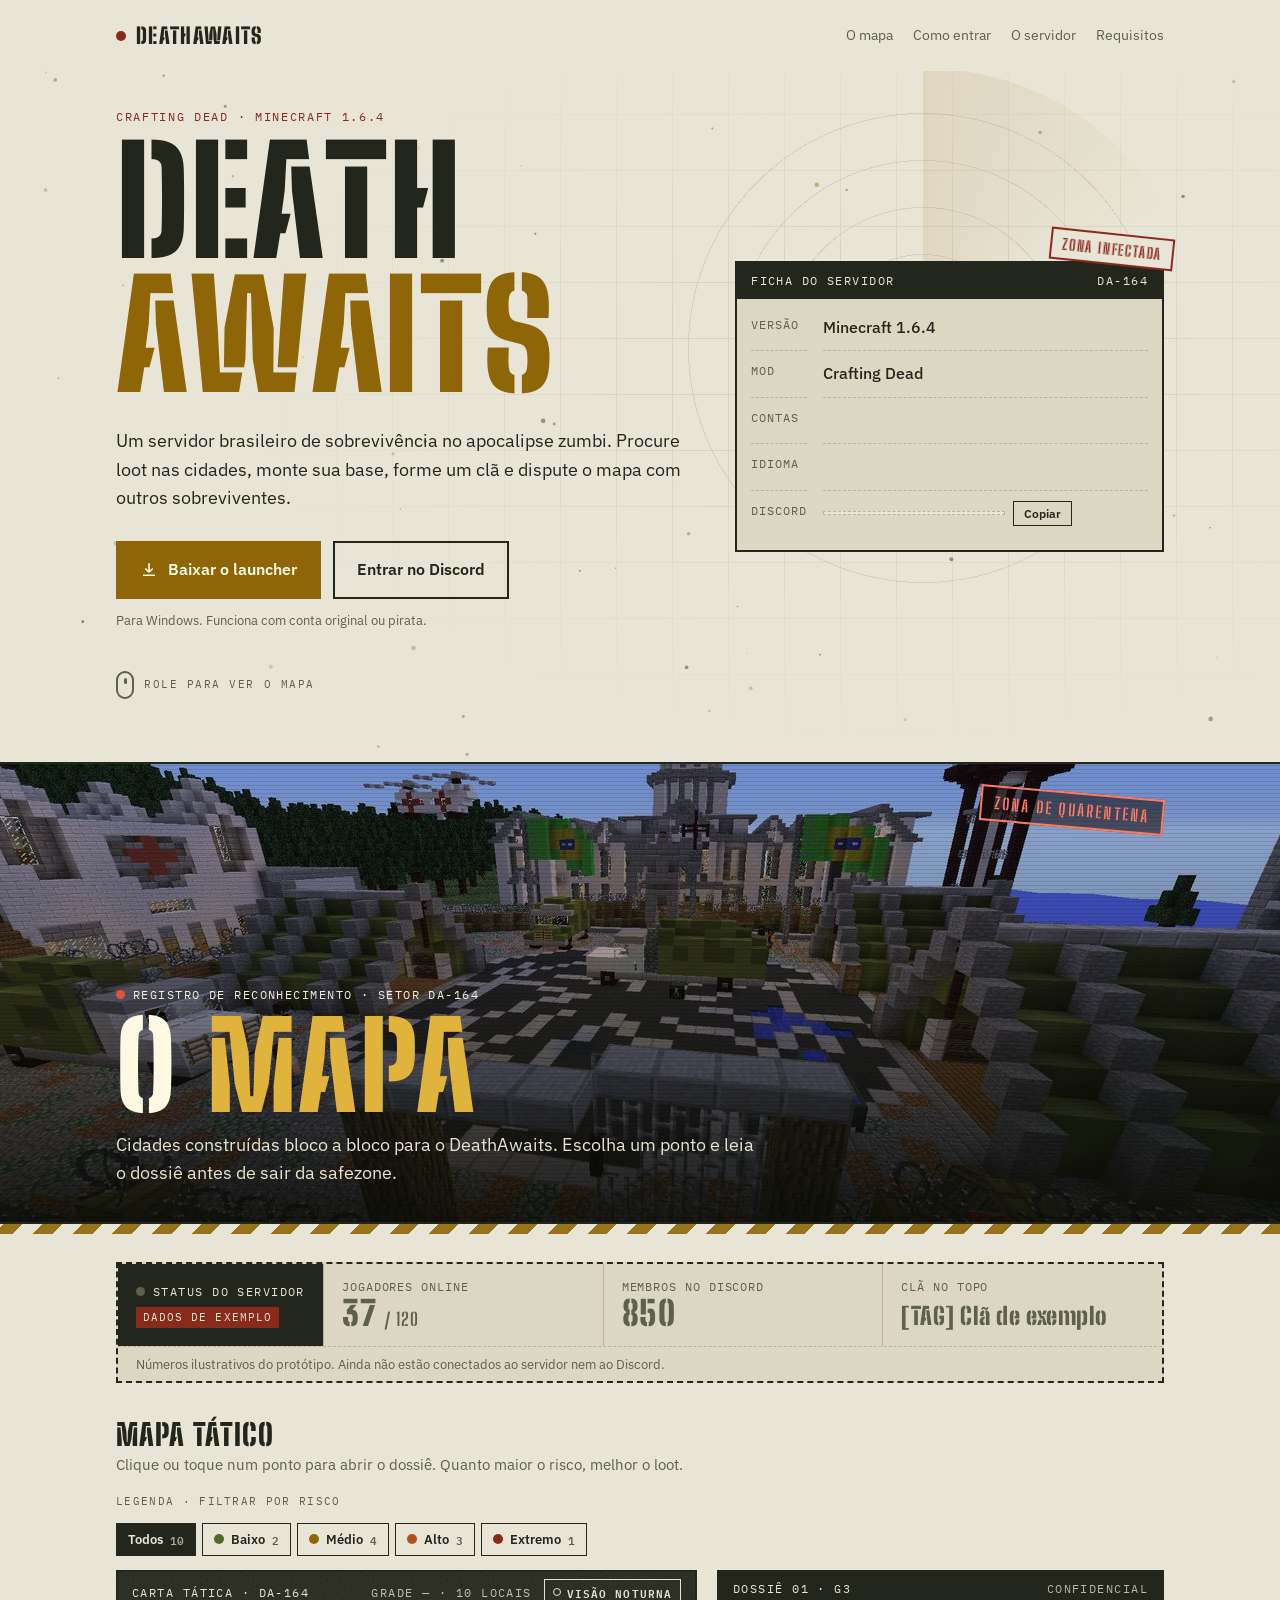
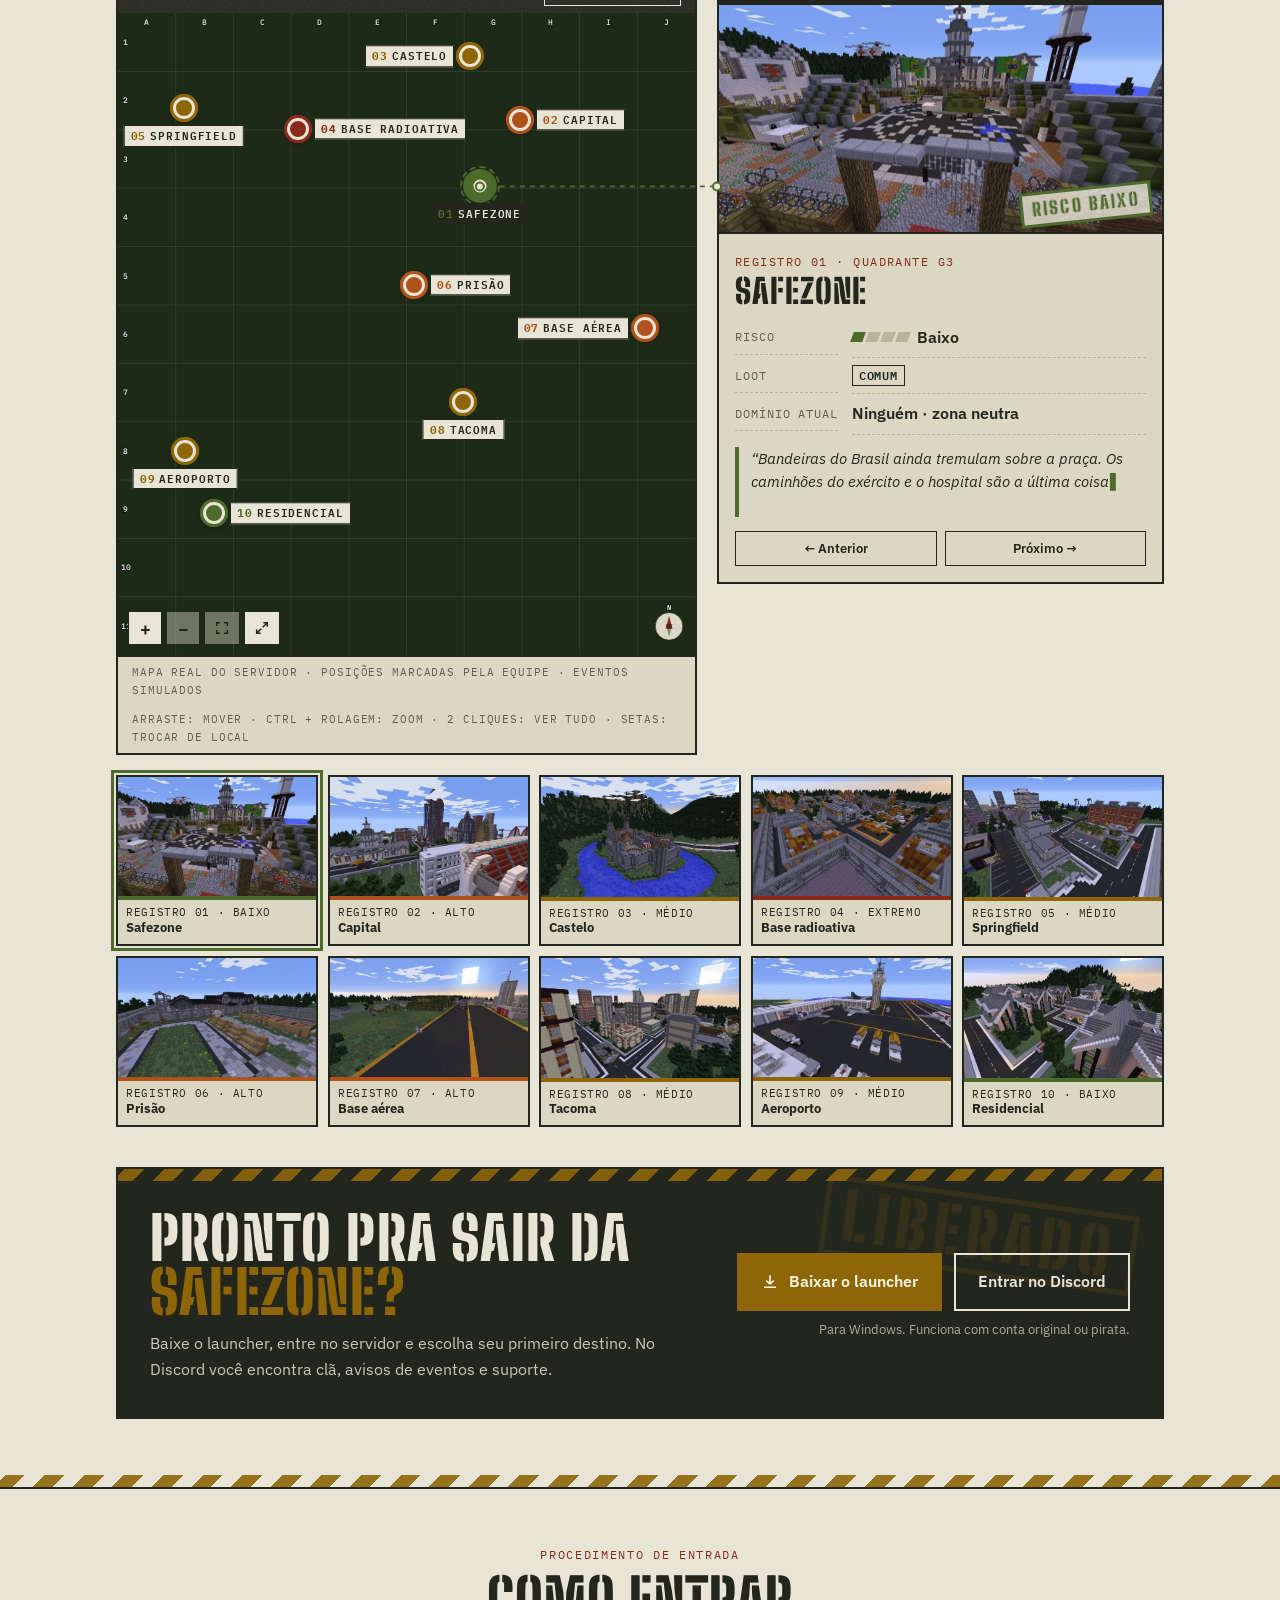
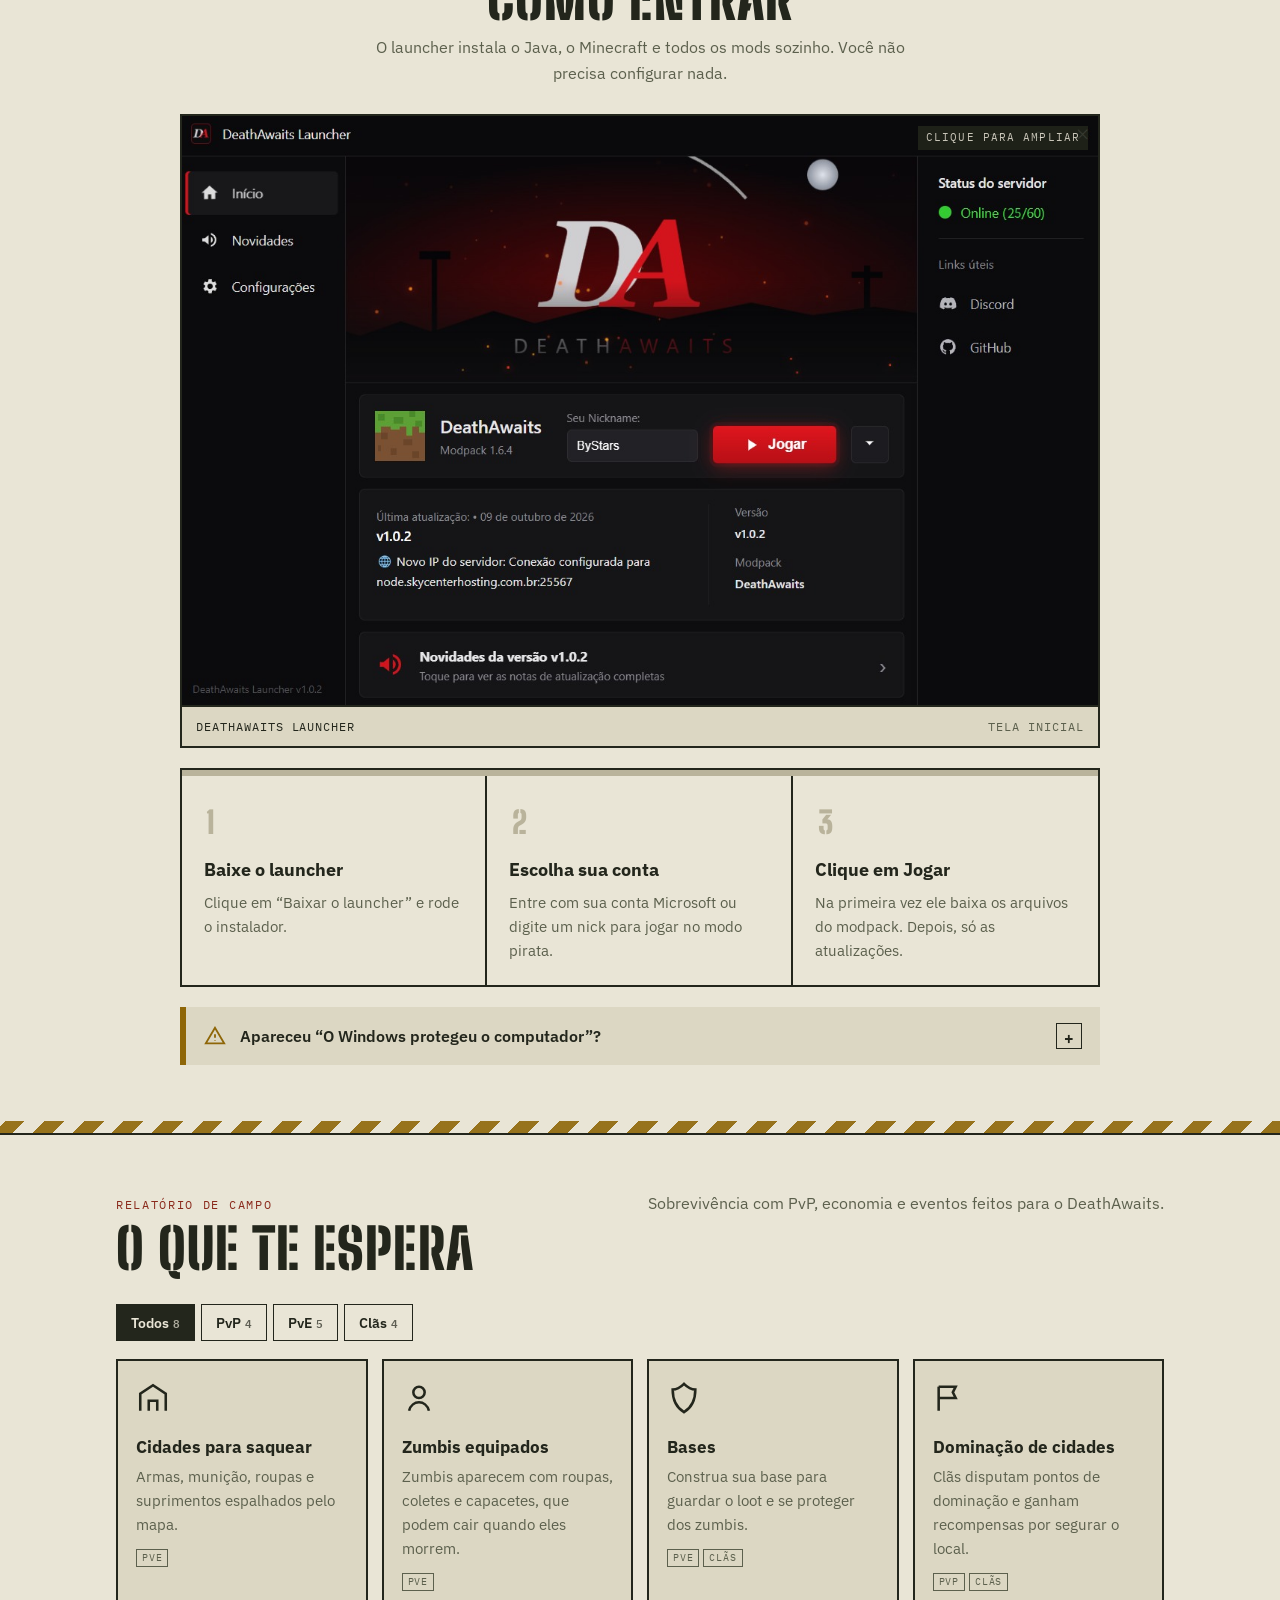
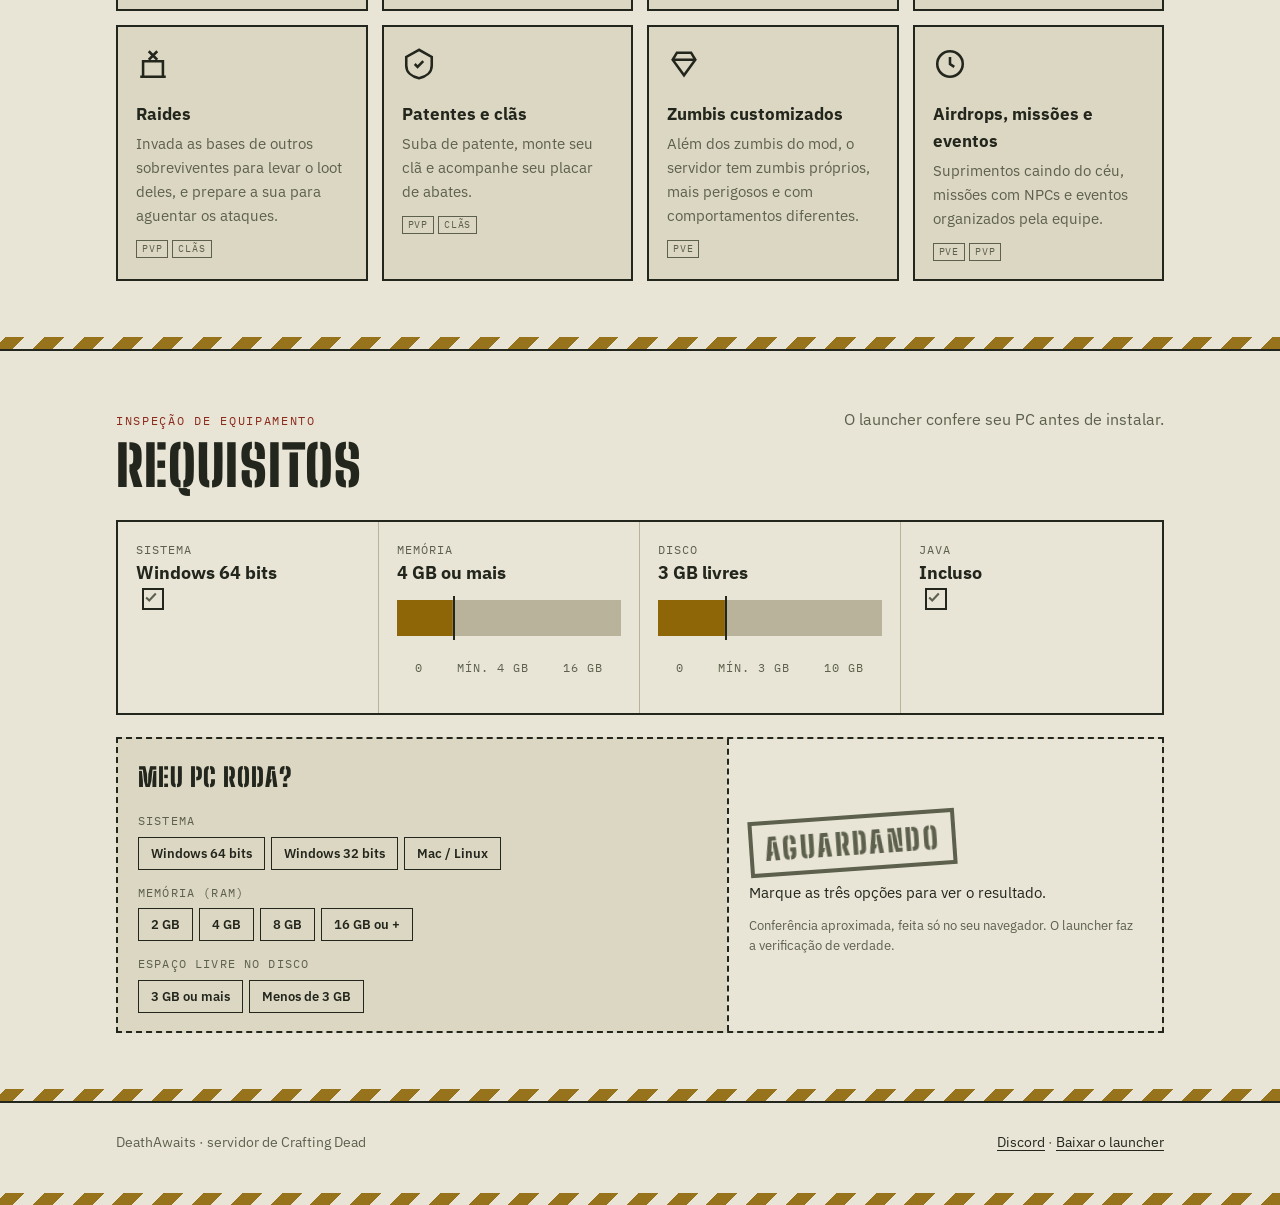
==== commit 4498b9a7: "v6: 10 locais reais com fotos e posicoes do servidor Co-authored-by: Victor Munhoz <Vitinhomunhoz@us" ====
--- a/index.html
+++ b/index.html
@@ -9,8 +9,8 @@
 <link rel="preconnect" href="https://fonts.googleapis.com">
 <link rel="preconnect" href="https://fonts.gstatic.com" crossorigin>
 <link rel="stylesheet" href="https://fonts.googleapis.com/css2?family=Big+Shoulders+Stencil+Display:wght@700;900&family=IBM+Plex+Sans:wght@400;500;600&family=IBM+Plex+Mono:wght@400;600&display=swap">
-<link rel="stylesheet" href="site.css?v=5">
-<link rel="stylesheet" href="mapa.css?v=5">
+<link rel="stylesheet" href="site.css?v=6">
+<link rel="stylesheet" href="mapa.css?v=6">
 <script>
 /* Antes da página pintar: liga as animações (se o usuário não pediu menos movimento)
    e mostra a tela de "boot" uma vez por sessão. Sem JS, o site aparece normal. */
@@ -144,7 +144,7 @@
       <!-- 4. Mapa + dossiê -->
       <div class="mp-grid" data-reveal>
         <div class="mp-mapa">
-          <div class="mp-mapa-h"><span class="mp-flicker">Carta tática · DA-164</span><span class="mp-coord" aria-hidden="true">Grade — · 7 locais</span><button type="button" class="mp-nv-btn" aria-pressed="false"><i aria-hidden="true"></i>Visão noturna</button></div>
+          <div class="mp-mapa-h"><span class="mp-flicker">Carta tática · DA-164</span><span class="mp-coord" aria-hidden="true">Grade — · 10 locais</span><button type="button" class="mp-nv-btn" aria-pressed="false"><i aria-hidden="true"></i>Visão noturna</button></div>
           <div class="mp-canvas">
             <div class="mp-scan" aria-hidden="true"><i class="mp-radar"></i><i class="mp-band"></i></div>
 <div class="mp-stage">
@@ -193,13 +193,13 @@
 <div class="mp-hint" aria-hidden="true"></div>
             <!-- os marcadores (botões) são criados pelo mapa.js a partir de MAPA_CONFIG.locais -->
           </div>
-          <div class="mp-mapa-f"><span>Mapa real do servidor · posições aproximadas · eventos simulados</span><span class="mp-f-desk">Arraste: mover · Ctrl + rolagem: zoom · 2 cliques: ver tudo · Setas: trocar de local</span><span class="mp-f-mob">Dois dedos: mover e zoom · ou toque em Mover</span></div>
+          <div class="mp-mapa-f"><span>Mapa real do servidor · posições marcadas pela equipe · eventos simulados</span><span class="mp-f-desk">Arraste: mover · Ctrl + rolagem: zoom · 2 cliques: ver tudo · Setas: trocar de local</span><span class="mp-f-mob">Dois dedos: mover e zoom · ou toque em Mover</span></div>
         </div>
 
         <aside class="mp-dossie" id="mp-dossie" aria-label="Dossiê do local selecionado" aria-live="polite">
           <div class="mp-dossie-h"><span class="mp-titulo">Dossiê</span><span class="mp-confid">Confidencial</span><button type="button" class="mp-close">Fechar ✕</button></div>
           <div class="mp-dossie-in">
-            <figure class="mp-foto"><img src="safezone.jpg" alt="" width="854" height="480"><span class="mp-carimbo" aria-hidden="true">Risco</span><span class="mp-ampliar" aria-hidden="true">Ampliar</span></figure>
+            <figure class="mp-foto"><img src="safezone.jpg" alt="" width="1280" height="661"><span class="mp-carimbo" aria-hidden="true">Risco</span><span class="mp-ampliar" aria-hidden="true">Ampliar</span></figure>
             <div class="mp-dossie-body">
               <span class="mp-ref mp-mono"></span>
               <h3>Safezone</h3>
@@ -247,7 +247,7 @@
 
     </div>
   </section>
-  <script src="mapa.js?v=5" defer></script>
+  <script src="mapa.js?v=6" defer></script>
 <!-- ================= FIM DA SEÇÃO DO MAPA (copie até aqui) ================= -->
 
 
@@ -421,6 +421,6 @@
   <p class="da-lb-cap"></p>
 </div>
 
-<script src="site.js?v=5" defer></script>
+<script src="site.js?v=6" defer></script>
 </body>
 </html>
--- a/mapa.css
+++ b/mapa.css
@@ -745,3 +745,20 @@
 .mp-cal-toast { position: absolute; left: 50%; bottom: 56px; z-index: 8; transform: translate(-50%, 8px); background: #ff3b3b; color: #fff; font: 600 12px var(--font-mono); padding: 8px 12px; opacity: 0; transition: opacity .2s, transform .2s; pointer-events: none; white-space: nowrap; }
 .mp-cal-toast.is-on { opacity: 1; transform: translate(-50%, 0); }
 @media (max-width: 520px) { .mp-cal-info { font-size: 10px; max-width: 92%; white-space: normal; text-align: center; } }
+
+/* =====================================================================
+   v6 · 10 LOCAIS REAIS
+   ===================================================================== */
+.mp-cards { grid-template-columns: repeat(5, minmax(0, 1fr)); }
+@media (max-width: 520px) { .mp-cards { grid-template-columns: repeat(2, minmax(0, 1fr)); } }
+.mp-foto { aspect-ratio: 1280 / 661; }
+@media (max-width: 820px) { .mp-foto { aspect-ratio: 16 / 8; } }
+/* nome do local em volta do ponto: data-tag = b (baixo) | t (cima) | l (esquerda) | r (direita) */
+.mp-marker .mp-tag { --tx: -50%; --ty: 0px; transform: translate(var(--tx), var(--ty)); }
+.mp-marker[data-tag="t"] .mp-tag { top: auto; bottom: calc(50% + 17px); }
+.mp-marker[data-tag="r"] .mp-tag { left: calc(50% + 16px); top: 50%; --tx: 0px; --ty: -50%; }
+.mp-marker[data-tag="l"] .mp-tag { left: auto; right: calc(50% + 16px); top: 50%; --tx: 0px; --ty: -50%; }
+@keyframes mp-tag-in { from { opacity: 0; transform: translate(var(--tx), var(--ty)) translateY(-8px) scale(.85); } to { opacity: 1; transform: translate(var(--tx), var(--ty)); } }
+/* telas de 360 px: cabeçalho do mapa encolhe em vez de alargar a página */
+.mp-grid > * { min-width: 0; }
+.mp-mapa-h .mp-flicker { min-width: 0; }
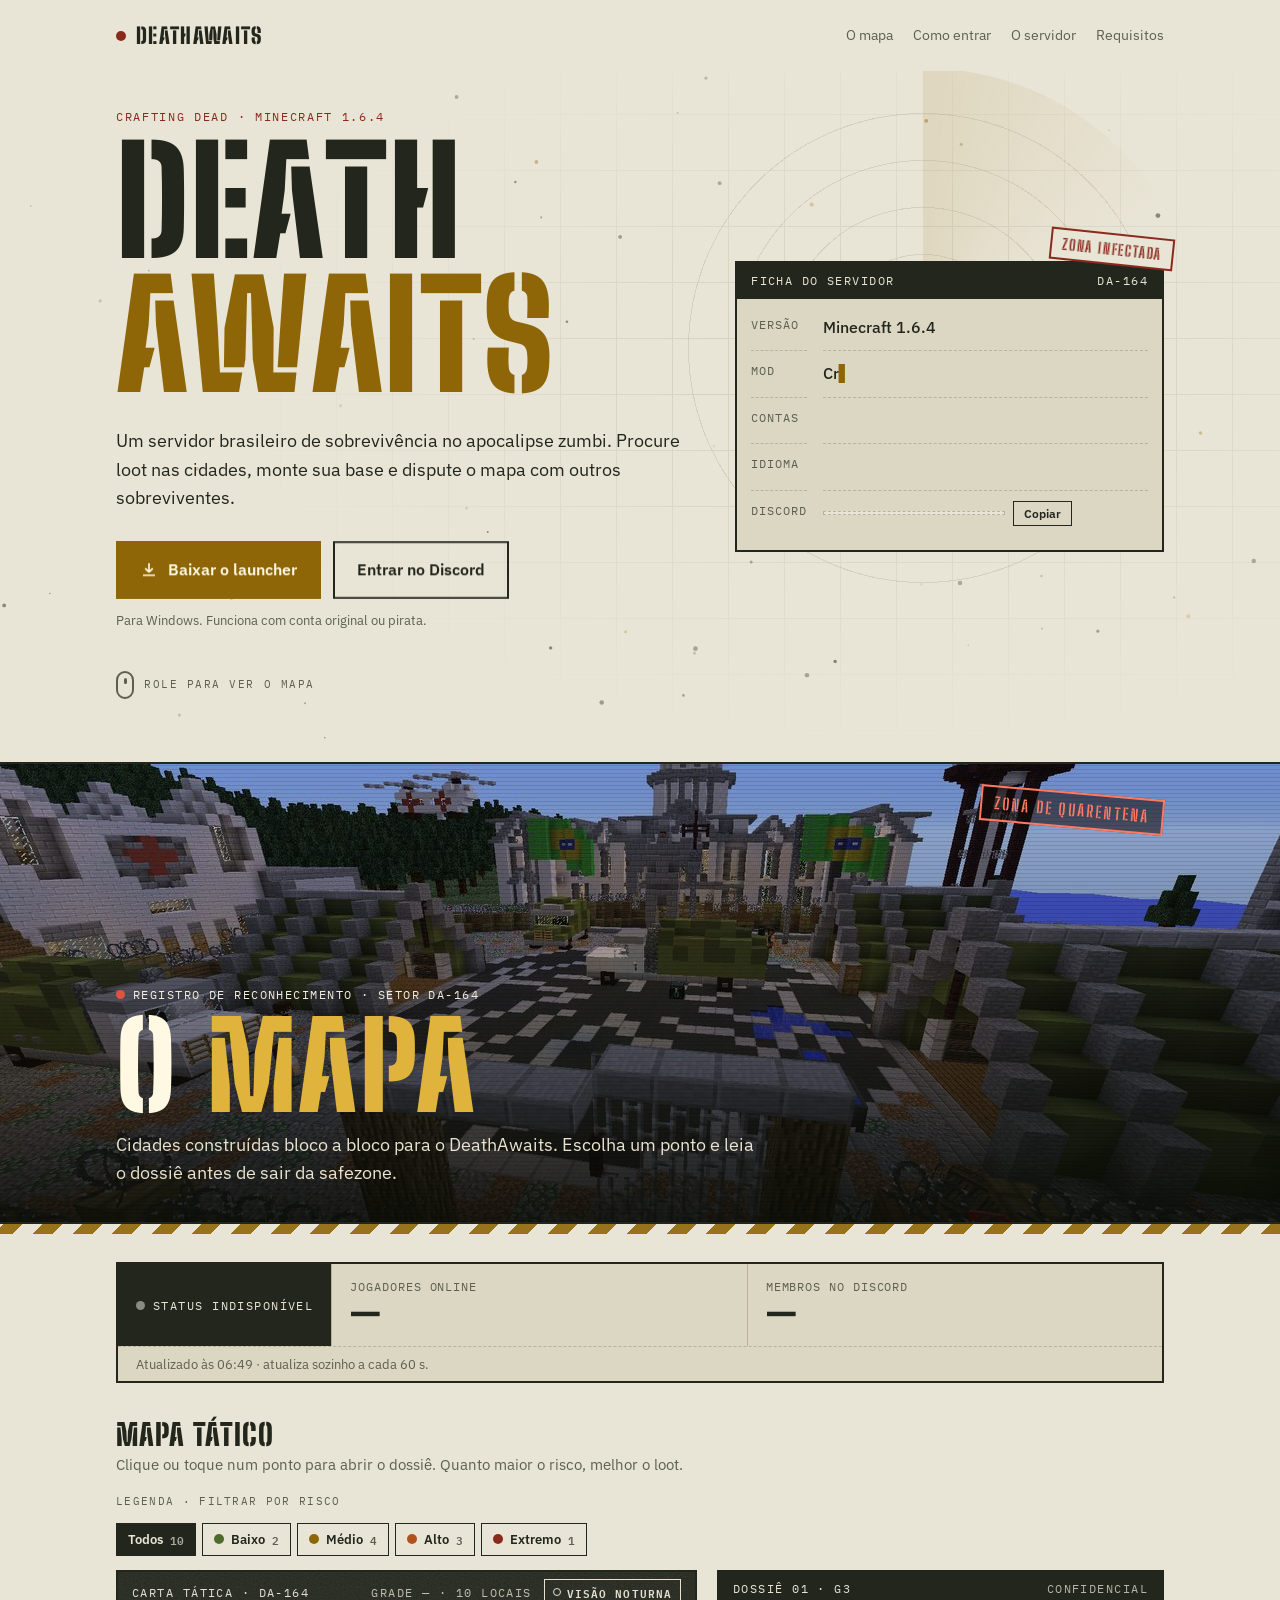
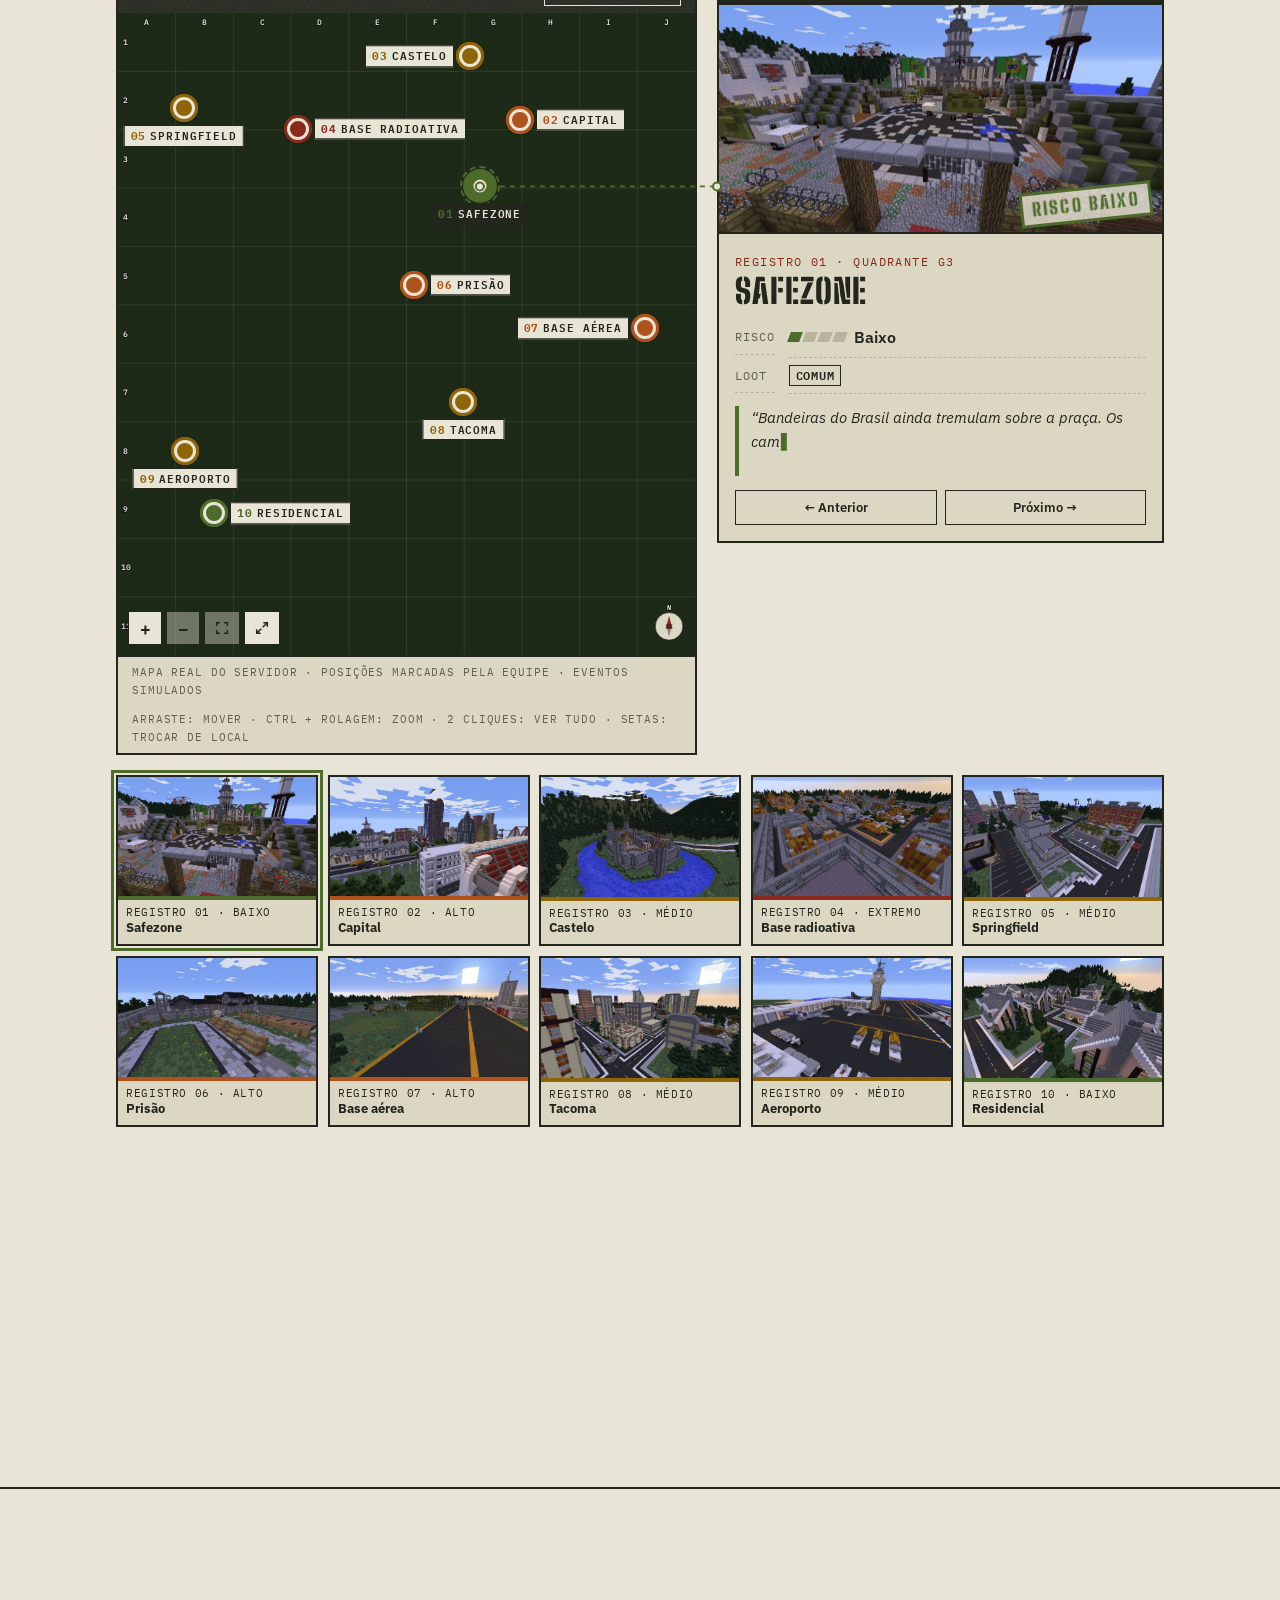
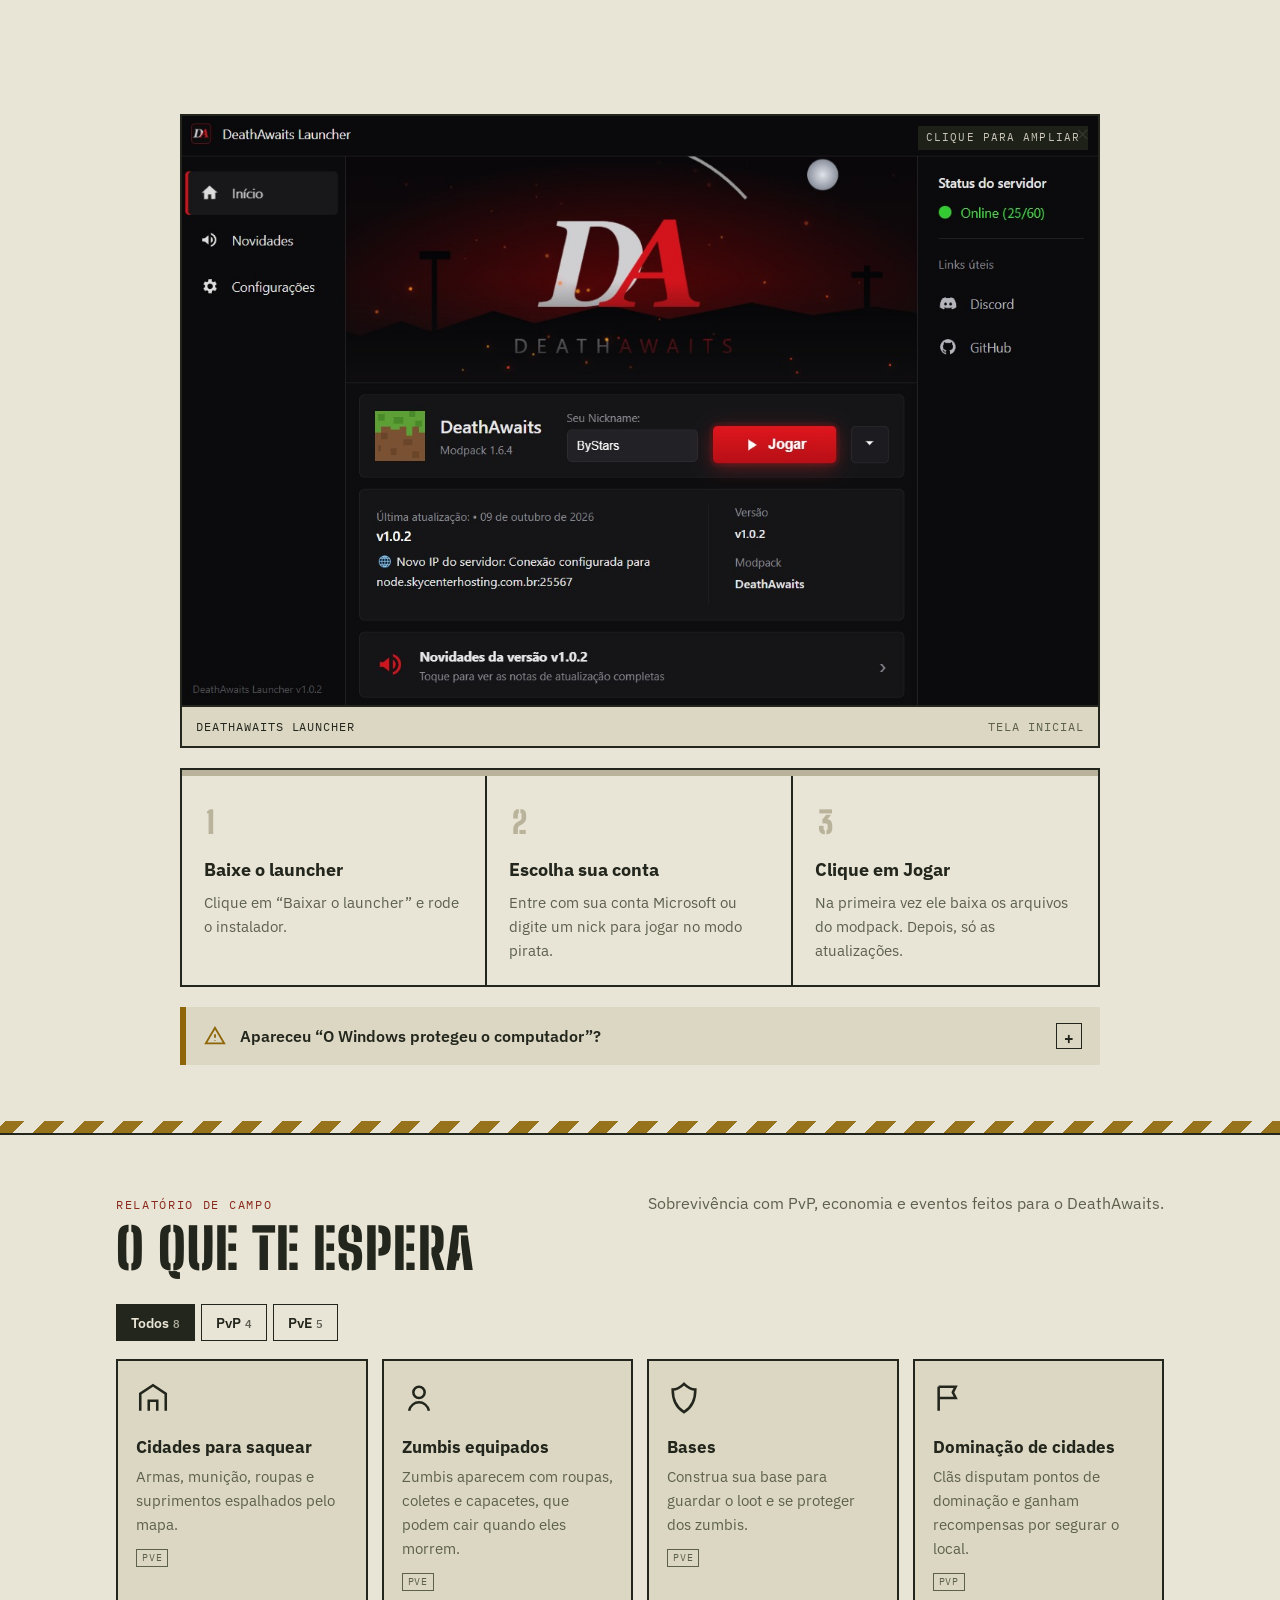
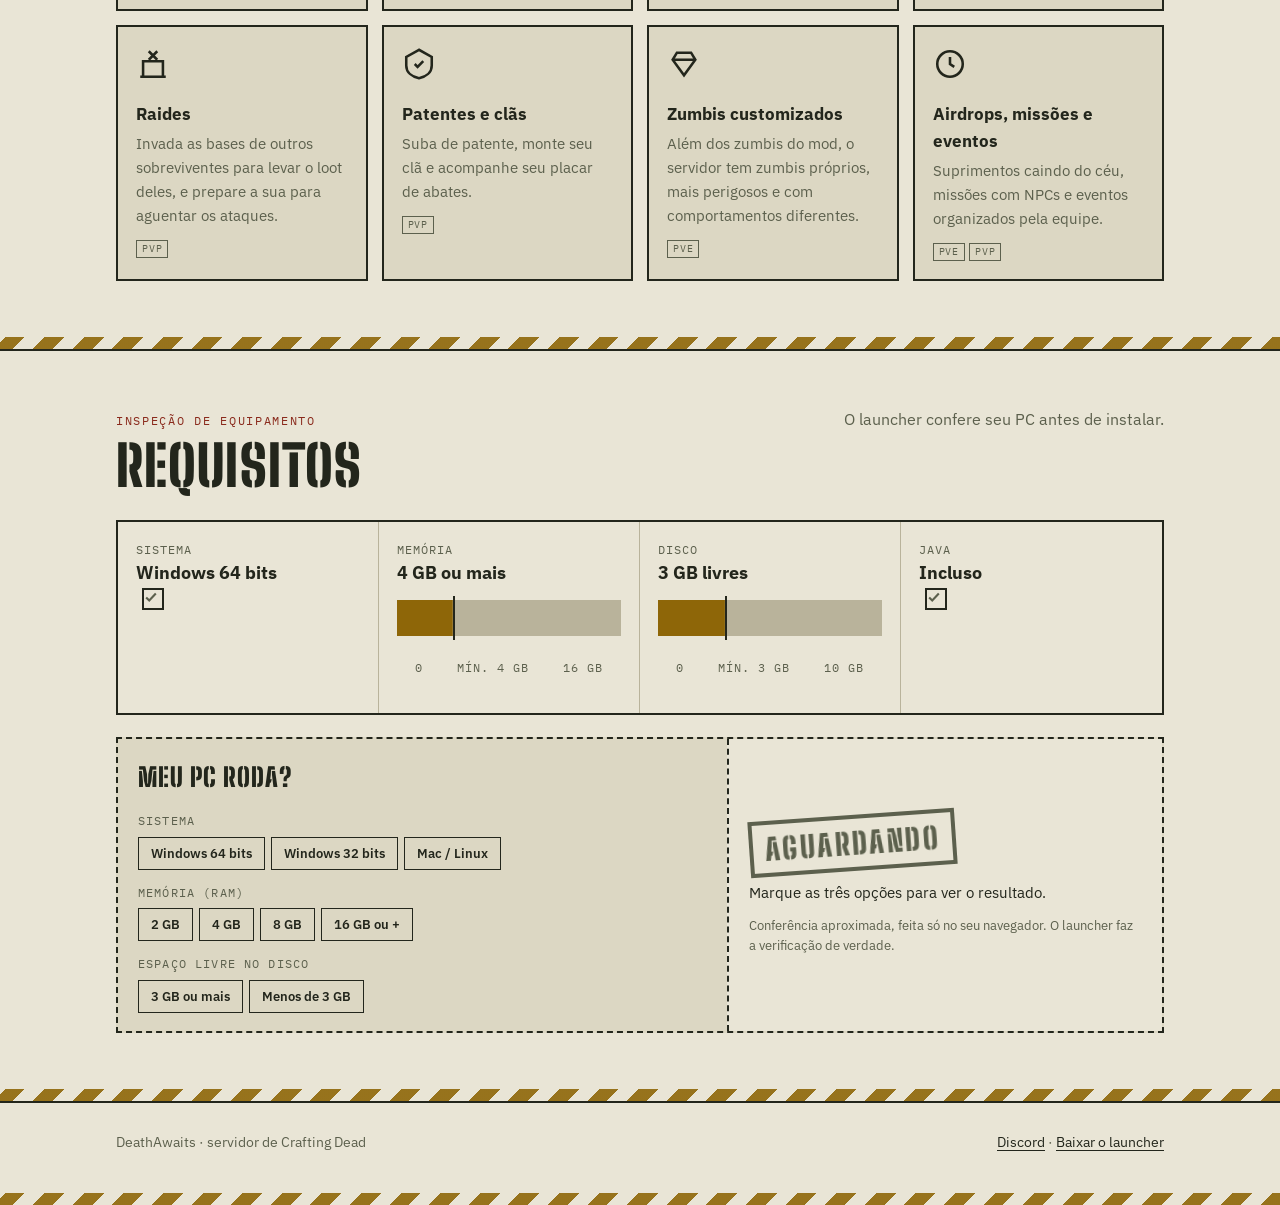
==== commit 6264de73: "Status ao vivo do servidor e Discord; remove domínio dos locais e aba Clãs Co-Authored-By: Claude Op" ====
--- a/index.html
+++ b/index.html
@@ -64,7 +64,7 @@
       <div data-parallax="-0.08">
         <p class="eyebrow da-intro" style="--d:.1s">Crafting Dead · Minecraft 1.6.4</p>
         <h1 aria-label="DeathAwaits"><span class="da-line" aria-hidden="true">Death</span><span class="da-line" aria-hidden="true"><span>Awaits</span></span></h1>
-        <p class="lead da-intro" style="--d:.7s">Um servidor brasileiro de sobrevivência no apocalipse zumbi. Procure loot nas cidades, monte sua base, forme um clã e dispute o mapa com outros sobreviventes.</p>
+        <p class="lead da-intro" style="--d:.7s">Um servidor brasileiro de sobrevivência no apocalipse zumbi. Procure loot nas cidades, monte sua base e dispute o mapa com outros sobreviventes.</p>
         <div class="cta da-intro" style="--d:.85s">
           <a class="btn btn-primary" data-magnetic href="https://www.dropbox.com/scl/fi/nmkjsgwz30eq004yfdkuc/DeathAwaits-Launcher-Setup-1.0.0.exe?rlkey=nyyislrsiw7ogw8956etbm78i&amp;st=9kq0o0xe&amp;dl=1" target="_blank" rel="noopener">
             <svg viewBox="0 0 24 24" fill="none" stroke="currentColor" stroke-width="2.2" aria-hidden="true"><path d="M12 3v12m0 0-5-5m5 5 5-5M4 19h16"/></svg>
@@ -113,14 +113,13 @@
     <div class="wrap">
 
       <!-- 2. Status do servidor (configurado em mapa.js > MAPA_CONFIG.status) -->
-      <div class="mp-status is-exemplo" aria-live="polite" data-reveal>
+      <div class="mp-status is-verificando" aria-live="polite" data-reveal>
         <div class="mp-status-h">
-          <span class="mp-live mp-mono"><i aria-hidden="true"></i><span class="mp-live-txt">Status do servidor</span></span>
-          <span class="mp-badge-ex">Dados de exemplo</span>
+          <span class="mp-live mp-mono"><i aria-hidden="true"></i><span class="mp-live-txt">Verificando...</span></span>
+          
         </div>
         <div class="mp-stat"><span>Jogadores online</span><b data-s="online">—</b></div>
         <div class="mp-stat"><span>Membros no Discord</span><b data-s="discord">—</b></div>
-        <div class="mp-stat mp-stat-cla"><span>Clã no topo</span><b class="mp-cla" data-s="cla">—</b></div>
         <p class="mp-status-note"></p>
       </div>
 
@@ -206,7 +205,6 @@
               <dl class="mp-ficha">
                 <dt>Risco</dt><dd data-f="risco"></dd>
                 <dt>Loot</dt><dd data-f="loot"></dd>
-                <dt>Domínio atual</dt><dd data-f="dominio"></dd>
               </dl>
               <p class="mp-lore" title="Clique para mostrar o texto todo"><span class="mp-sr"></span><span class="mp-type" aria-hidden="true"></span></p>
               <div class="mp-nav">
@@ -230,7 +228,7 @@
         <div class="mp-cta-in">
           <div>
             <h3>Pronto pra sair da <span>safezone?</span></h3>
-            <p>Baixe o launcher, entre no servidor e escolha seu primeiro destino. No Discord você encontra clã, avisos de eventos e suporte.</p>
+            <p>Baixe o launcher, entre no servidor e escolha seu primeiro destino. No Discord você encontra avisos de eventos e suporte.</p>
           </div>
           <div>
             <div class="cta">
@@ -310,7 +308,6 @@
         <button class="da-tab" role="tab" type="button" aria-selected="true" aria-controls="da-feats" data-tab="todos">Todos<em></em></button>
         <button class="da-tab" role="tab" type="button" aria-selected="false" aria-controls="da-feats" data-tab="pvp" tabindex="-1">PvP<em></em></button>
         <button class="da-tab" role="tab" type="button" aria-selected="false" aria-controls="da-feats" data-tab="pve" tabindex="-1">PvE<em></em></button>
-        <button class="da-tab" role="tab" type="button" aria-selected="false" aria-controls="da-feats" data-tab="clas" tabindex="-1">Clãs<em></em></button>
       </div>
       <div class="lista da-cards" id="da-feats" role="tabpanel" aria-live="polite">
         <div class="item" data-sr data-tags="pve">
@@ -321,19 +318,19 @@
           <svg viewBox="0 0 24 24" fill="none" stroke="currentColor" stroke-width="1.8" aria-hidden="true"><circle cx="12" cy="8" r="4"/><path d="M5 21c1-4 4-6 7-6s6 2 7 6"/><path d="M9 7h.01M15 7h.01"/></svg>
           <div><h3>Zumbis equipados</h3><p>Zumbis aparecem com roupas, coletes e capacetes, que podem cair quando eles morrem.</p></div>
         </div>
-        <div class="item" data-sr data-tags="pve clas">
+        <div class="item" data-sr data-tags="pve">
           <svg viewBox="0 0 24 24" fill="none" stroke="currentColor" stroke-width="1.8" aria-hidden="true"><path d="M12 2c3 3 6 4 8 4 0 8-3 13-8 16C7 19 4 14 4 6c2 0 5-1 8-4Z"/></svg>
           <div><h3>Bases</h3><p>Construa sua base para guardar o loot e se proteger dos zumbis.</p></div>
         </div>
-        <div class="item" data-sr data-tags="pvp clas">
+        <div class="item" data-sr data-tags="pvp">
           <svg viewBox="0 0 24 24" fill="none" stroke="currentColor" stroke-width="1.8" aria-hidden="true"><path d="M4 21V4"/><path d="M4 4h12l-2 4 2 4H4"/></svg>
           <div><h3>Dominação de cidades</h3><p>Clãs disputam pontos de dominação e ganham recompensas por segurar o local.</p></div>
         </div>
-        <div class="item" data-sr data-tags="pvp clas">
+        <div class="item" data-sr data-tags="pvp">
           <svg viewBox="0 0 24 24" fill="none" stroke="currentColor" stroke-width="1.8" aria-hidden="true"><path d="M3 21h18"/><path d="M5 21V10h14v11"/><path d="M9 3l6 6M15 3 9 9"/></svg>
           <div><h3>Raides</h3><p>Invada as bases de outros sobreviventes para levar o loot deles, e prepare a sua para aguentar os ataques.</p></div>
         </div>
-        <div class="item" data-sr data-tags="pvp clas">
+        <div class="item" data-sr data-tags="pvp">
           <svg viewBox="0 0 24 24" fill="none" stroke="currentColor" stroke-width="1.8" aria-hidden="true"><path d="M12 2 3 7v6c0 5 4 8 9 9 5-1 9-4 9-9V7l-9-5Z"/><path d="M9 12l2 2 4-4"/></svg>
           <div><h3>Patentes e clãs</h3><p>Suba de patente, monte seu clã e acompanhe seu placar de abates.</p></div>
         </div>
--- a/mapa.css
+++ b/mapa.css
@@ -72,12 +72,15 @@
 /* ---------- 2. status ao vivo ---------- */
 .mp-status {
   margin-top: 28px; border: 2px solid var(--fg); background: var(--surface);
-  display: grid; grid-template-columns: auto repeat(3, 1fr); position: relative;
+  display: grid; grid-template-columns: auto repeat(2, 1fr); position: relative;
 }
 .mp-status.is-exemplo { border-style: dashed; }
 .mp-status-h { display: flex; flex-direction: column; justify-content: center; gap: 6px; padding: 14px 18px; background: var(--fg); color: var(--bg); }
 .mp-live { display: inline-flex; align-items: center; gap: 8px; }
-.mp-live i { width: 9px; height: 9px; border-radius: 50%; background: var(--blood); box-shadow: 0 0 0 0 var(--blood); animation: mp-ping 1.8s ease-out infinite; }
+.mp-live i { --dot: #8a8a80; width: 9px; height: 9px; border-radius: 50%; background: var(--dot); box-shadow: 0 0 0 0 var(--dot); animation: none; }
+.mp-status.is-online .mp-live i { --dot: #2ecc55; animation: mp-ping 1.8s ease-out infinite; }
+.mp-status.is-offline .mp-live i { --dot: #e0352b; animation: mp-ping 1.8s ease-out infinite; }
+.mp-status.is-verificando .mp-live i { animation: mp-blink .9s steps(2, start) infinite; }
 .mp-status.is-exemplo .mp-live i { background: var(--muted); animation: none; }
 .mp-badge-ex {
   display: inline-block; font-family: var(--font-mono); font-size: 10.5px; letter-spacing: .1em; text-transform: uppercase;
@@ -87,7 +90,6 @@
 .mp-stat span { display: block; font-family: var(--font-mono); font-size: 11.5px; text-transform: uppercase; letter-spacing: .08em; color: var(--muted); }
 .mp-stat b { display: block; font-family: var(--font-display); font-weight: 900; font-size: 34px; line-height: 1.05; letter-spacing: .02em; overflow-wrap: anywhere; }
 .mp-stat b small { font-size: 18px; color: var(--muted); font-weight: 700; }
-.mp-stat b.mp-cla { font-size: 24px; line-height: 1.2; padding-top: 6px; }
 .mp-status.is-exemplo .mp-stat b { color: var(--muted); }
 .mp-status-note { grid-column: 1 / -1; margin: 0; padding: 7px 18px; border-top: 1px dashed var(--line); font-size: 12.5px; color: var(--muted); }
 
@@ -249,7 +251,7 @@
 
 /* ---------- animações ---------- */
 @keyframes mp-pulse { 0% { transform: scale(.6); opacity: .9; } 100% { transform: scale(2.1); opacity: 0; } }
-@keyframes mp-ping { 0% { box-shadow: 0 0 0 0 color-mix(in srgb, var(--blood) 70%, transparent); } 100% { box-shadow: 0 0 0 9px transparent; } }
+@keyframes mp-ping { 0% { box-shadow: 0 0 0 0 color-mix(in srgb, var(--dot, var(--blood)) 70%, transparent); } 100% { box-shadow: 0 0 0 9px transparent; } }
 @keyframes mp-blink { to { visibility: hidden; } }
 @keyframes mp-flow { to { stroke-dashoffset: -40; } }
 @keyframes mp-in { from { opacity: 0; transform: translateY(6px); } to { opacity: 1; transform: none; } }
@@ -264,7 +266,6 @@
   .mp-status-h { grid-column: 1 / -1; flex-direction: row; align-items: center; justify-content: space-between; flex-wrap: wrap; padding: 10px 14px; }
   .mp-stat { border-left: 0; border-top: 1px solid var(--line); }
   .mp-stat:nth-of-type(odd) { border-right: 1px solid var(--line); }
-  .mp-stat.mp-stat-cla { grid-column: 1 / -1; border-right: 0; }
   .mp-marker .mp-tag { display: none; }
   .mp-marker[aria-pressed="true"] .mp-tag { display: block; }
   .mp-cta-in { grid-template-columns: 1fr; padding: 24px 20px 26px; }
@@ -426,7 +427,7 @@
 .mp-type.is-typing::after { content: "▌"; margin-left: 1px; color: var(--r, var(--accent)); animation: mp-blink .7s steps(2, start) infinite; font-style: normal; }
 
 /* ---------- status: AO VIVO ---------- */
-.mp-status:not(.is-exemplo) .mp-live i { animation: mp-ping 1.8s ease-out infinite, mp-dot-blink 1.2s steps(2, start) infinite; }
+
 .mp-stat b .mp-n { display: inline; font: inherit; color: inherit; letter-spacing: inherit; text-transform: none; font-variant-numeric: tabular-nums; }
 
 /* ---------- cards: inclinação, zoom, legenda ---------- */
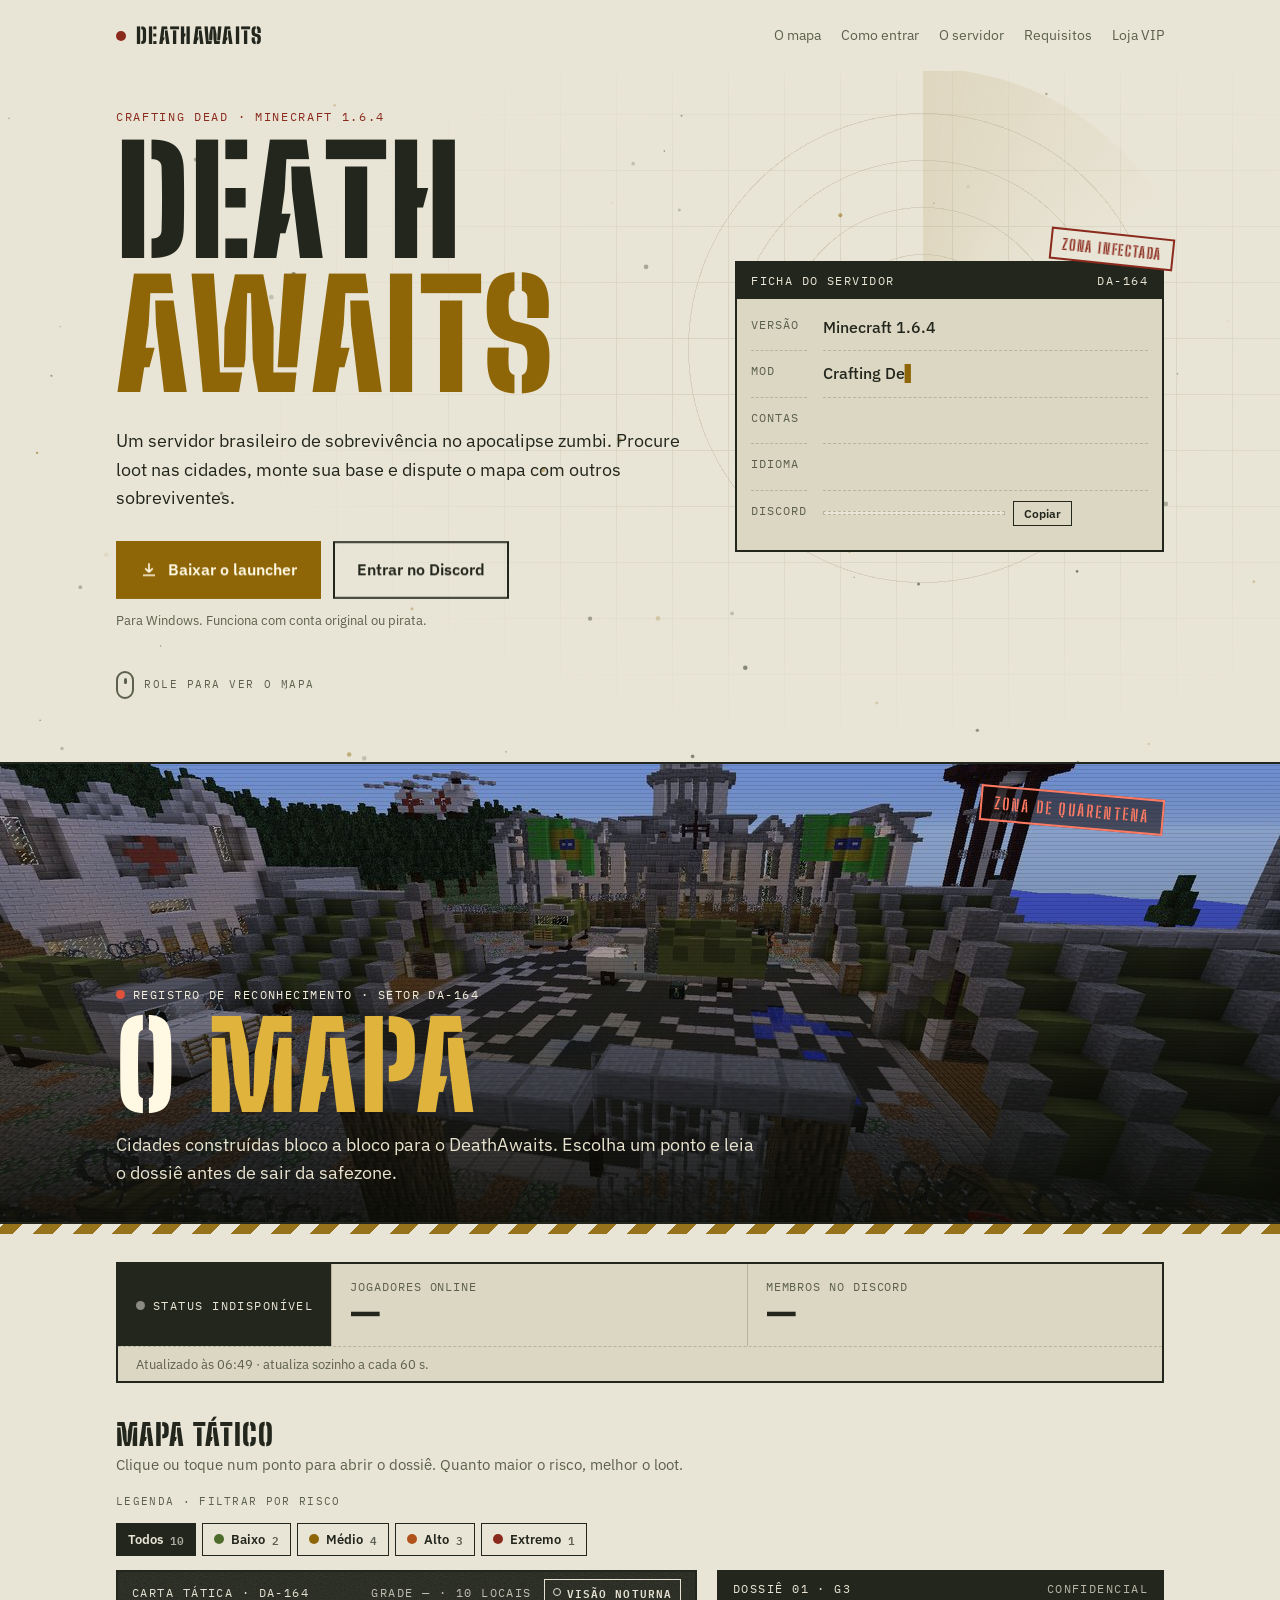
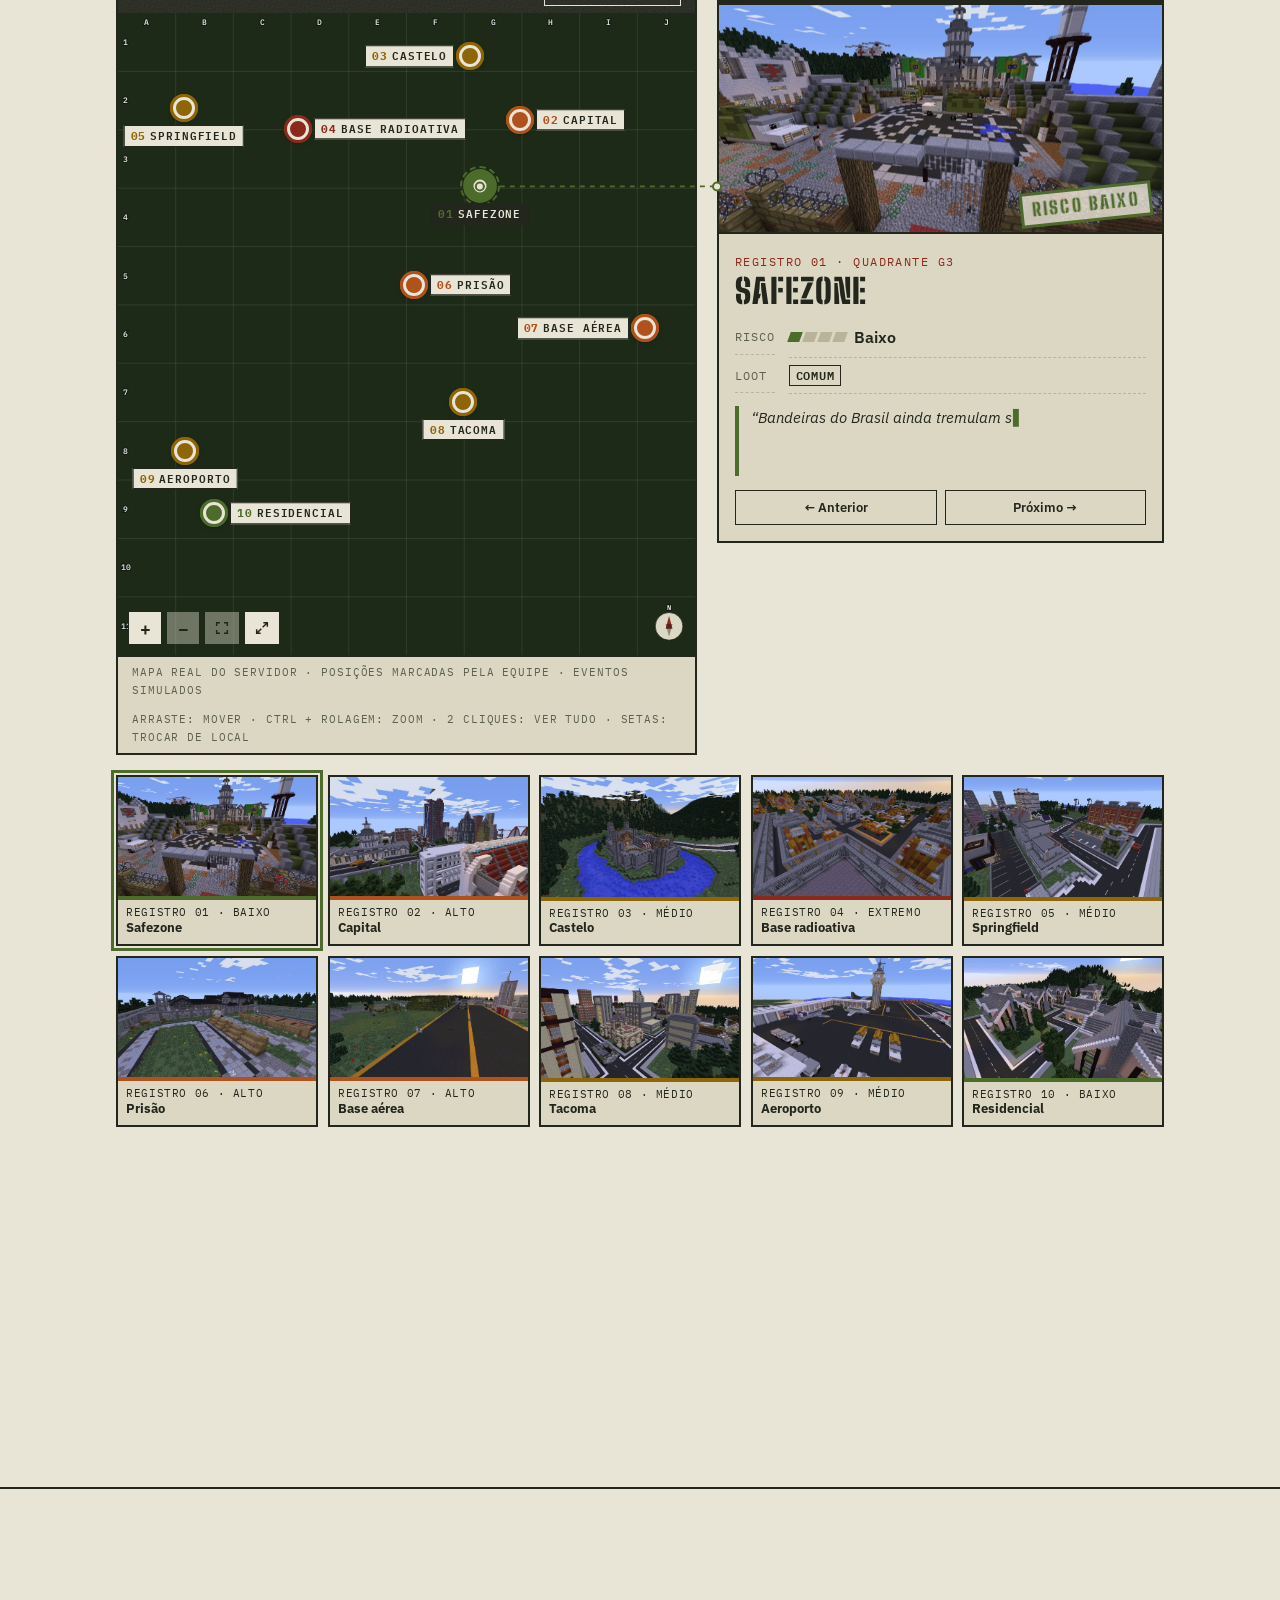
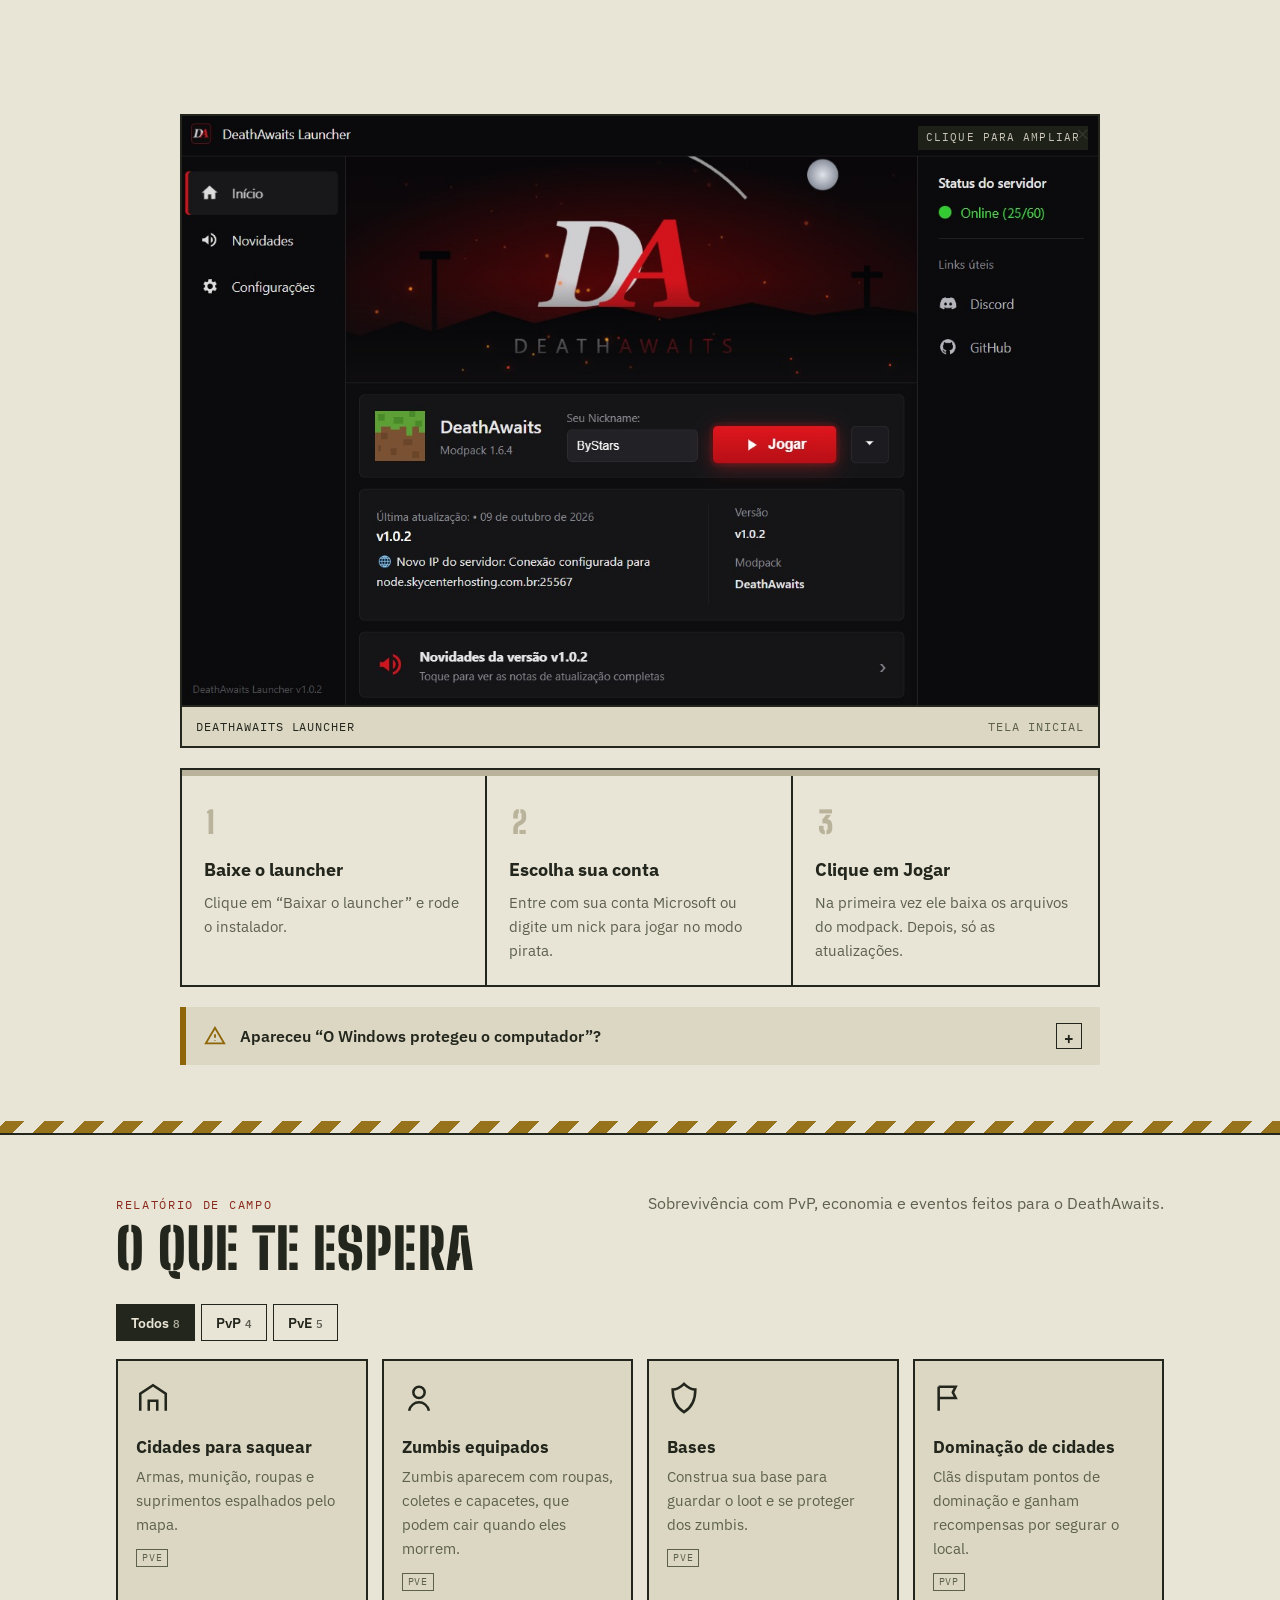
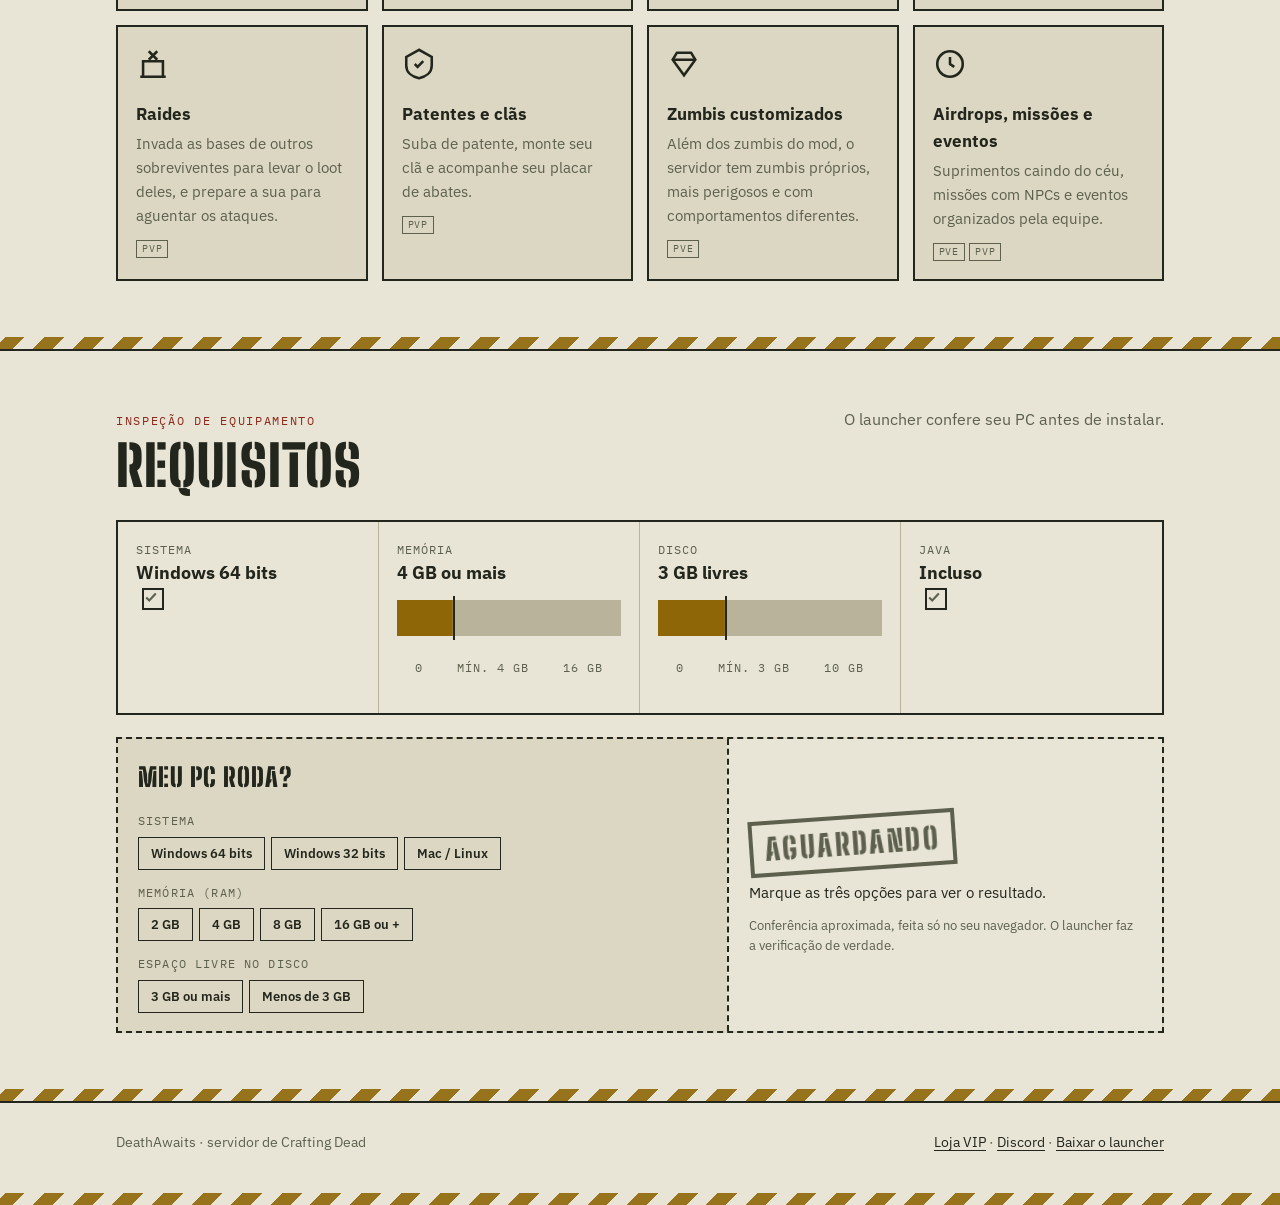
==== commit 8d71ec69: "Menu: link para a Loja VIP Co-Authored-By: Claude Opus 5.5 <noreply@anthropic.com> Claude-Session: h" ====
--- a/index.html
+++ b/index.html
@@ -48,6 +48,7 @@
       <a href="#entrar">Como entrar</a>
       <a href="#servidor">O servidor</a>
       <a href="#requisitos">Requisitos</a>
+      <a href="loja.html">Loja VIP</a>
       <a class="btn da-nav-cta" href="https://www.dropbox.com/scl/fi/nmkjsgwz30eq004yfdkuc/DeathAwaits-Launcher-Setup-1.0.0.exe?rlkey=nyyislrsiw7ogw8956etbm78i&amp;st=9kq0o0xe&amp;dl=1" target="_blank" rel="noopener">Baixar o launcher</a>
     </nav>
   </div>
@@ -393,7 +394,7 @@
 <footer>
   <div class="wrap foot">
     <span>DeathAwaits · servidor de Crafting Dead</span>
-    <span><a href="https://discord.gg/gc73gQfb5F" target="_blank" rel="noopener">Discord</a> · <a href="https://www.dropbox.com/scl/fi/nmkjsgwz30eq004yfdkuc/DeathAwaits-Launcher-Setup-1.0.0.exe?rlkey=nyyislrsiw7ogw8956etbm78i&amp;st=9kq0o0xe&amp;dl=1" target="_blank" rel="noopener">Baixar o launcher</a></span>
+    <span><a href="loja.html">Loja VIP</a> · <a href="https://discord.gg/gc73gQfb5F" target="_blank" rel="noopener">Discord</a> · <a href="https://www.dropbox.com/scl/fi/nmkjsgwz30eq004yfdkuc/DeathAwaits-Launcher-Setup-1.0.0.exe?rlkey=nyyislrsiw7ogw8956etbm78i&amp;st=9kq0o0xe&amp;dl=1" target="_blank" rel="noopener">Baixar o launcher</a></span>
   </div>
 </footer>
 <div class="hazard" aria-hidden="true"></div>
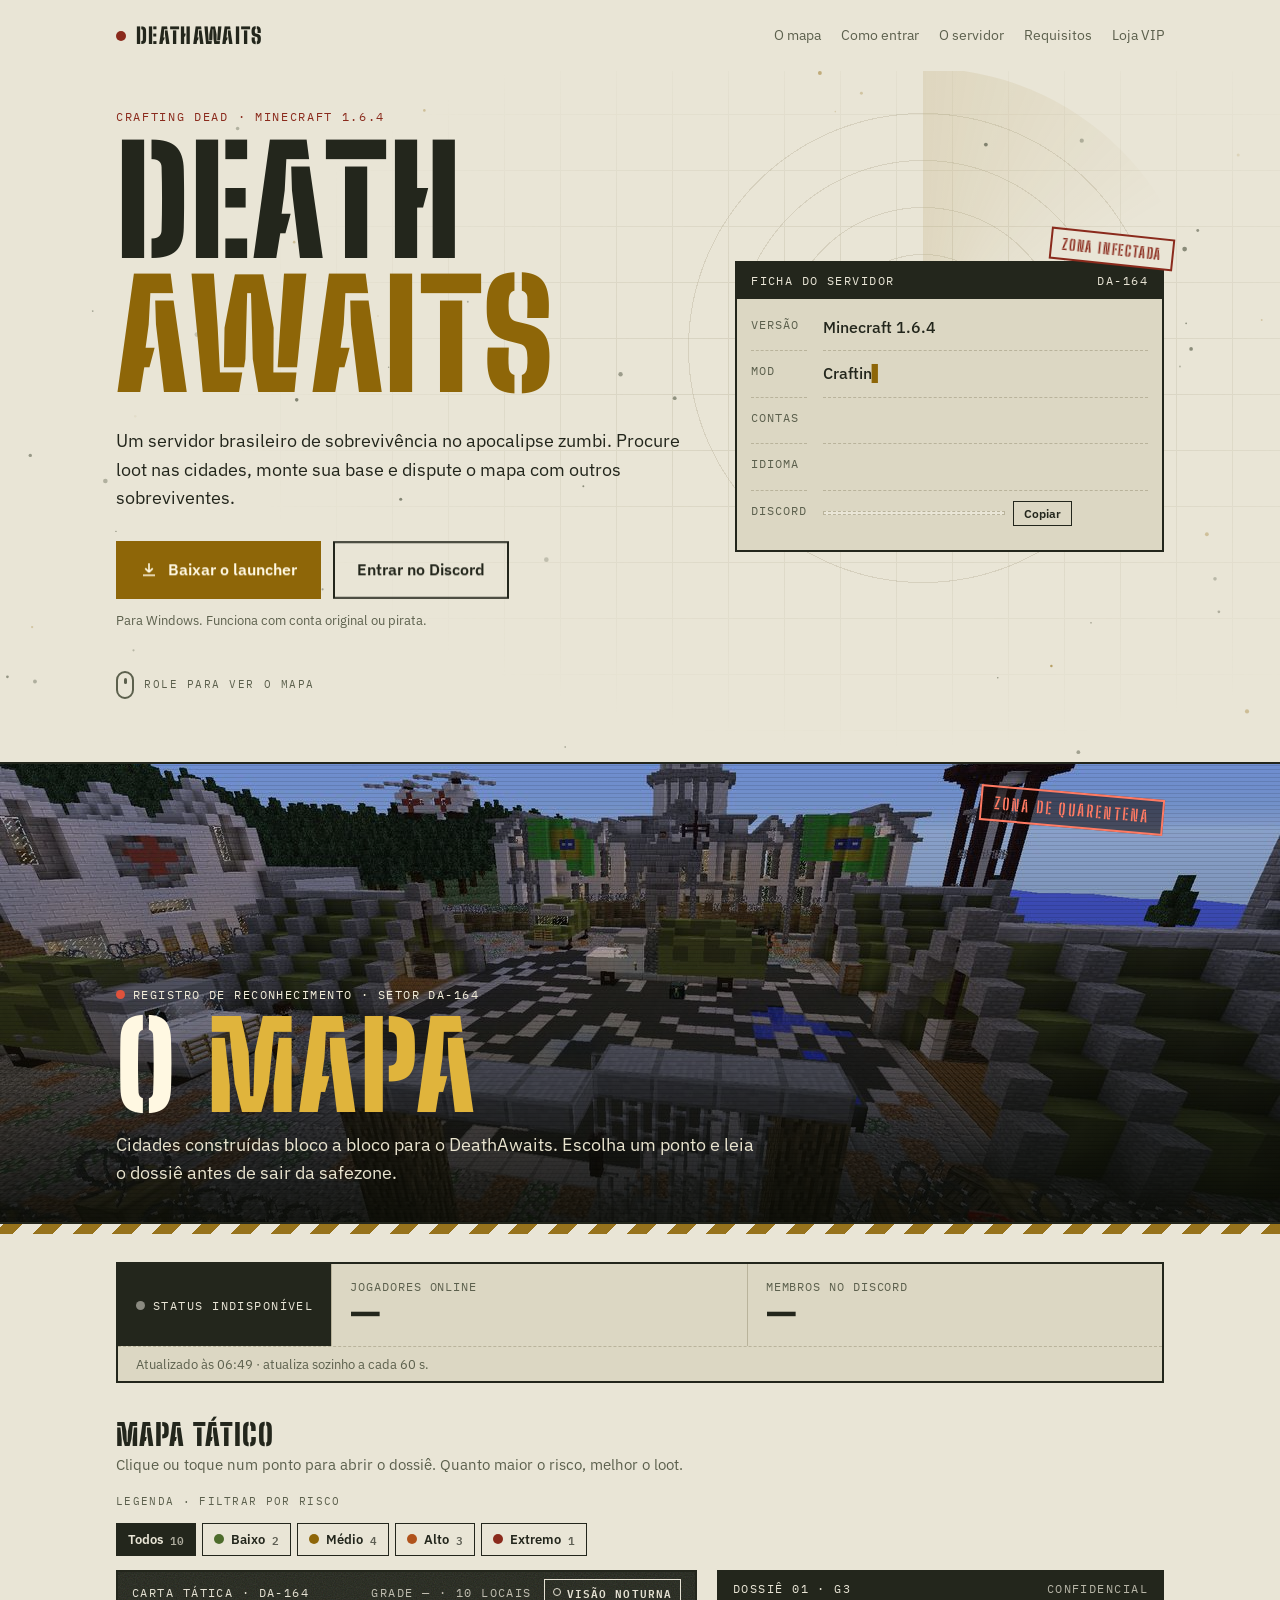
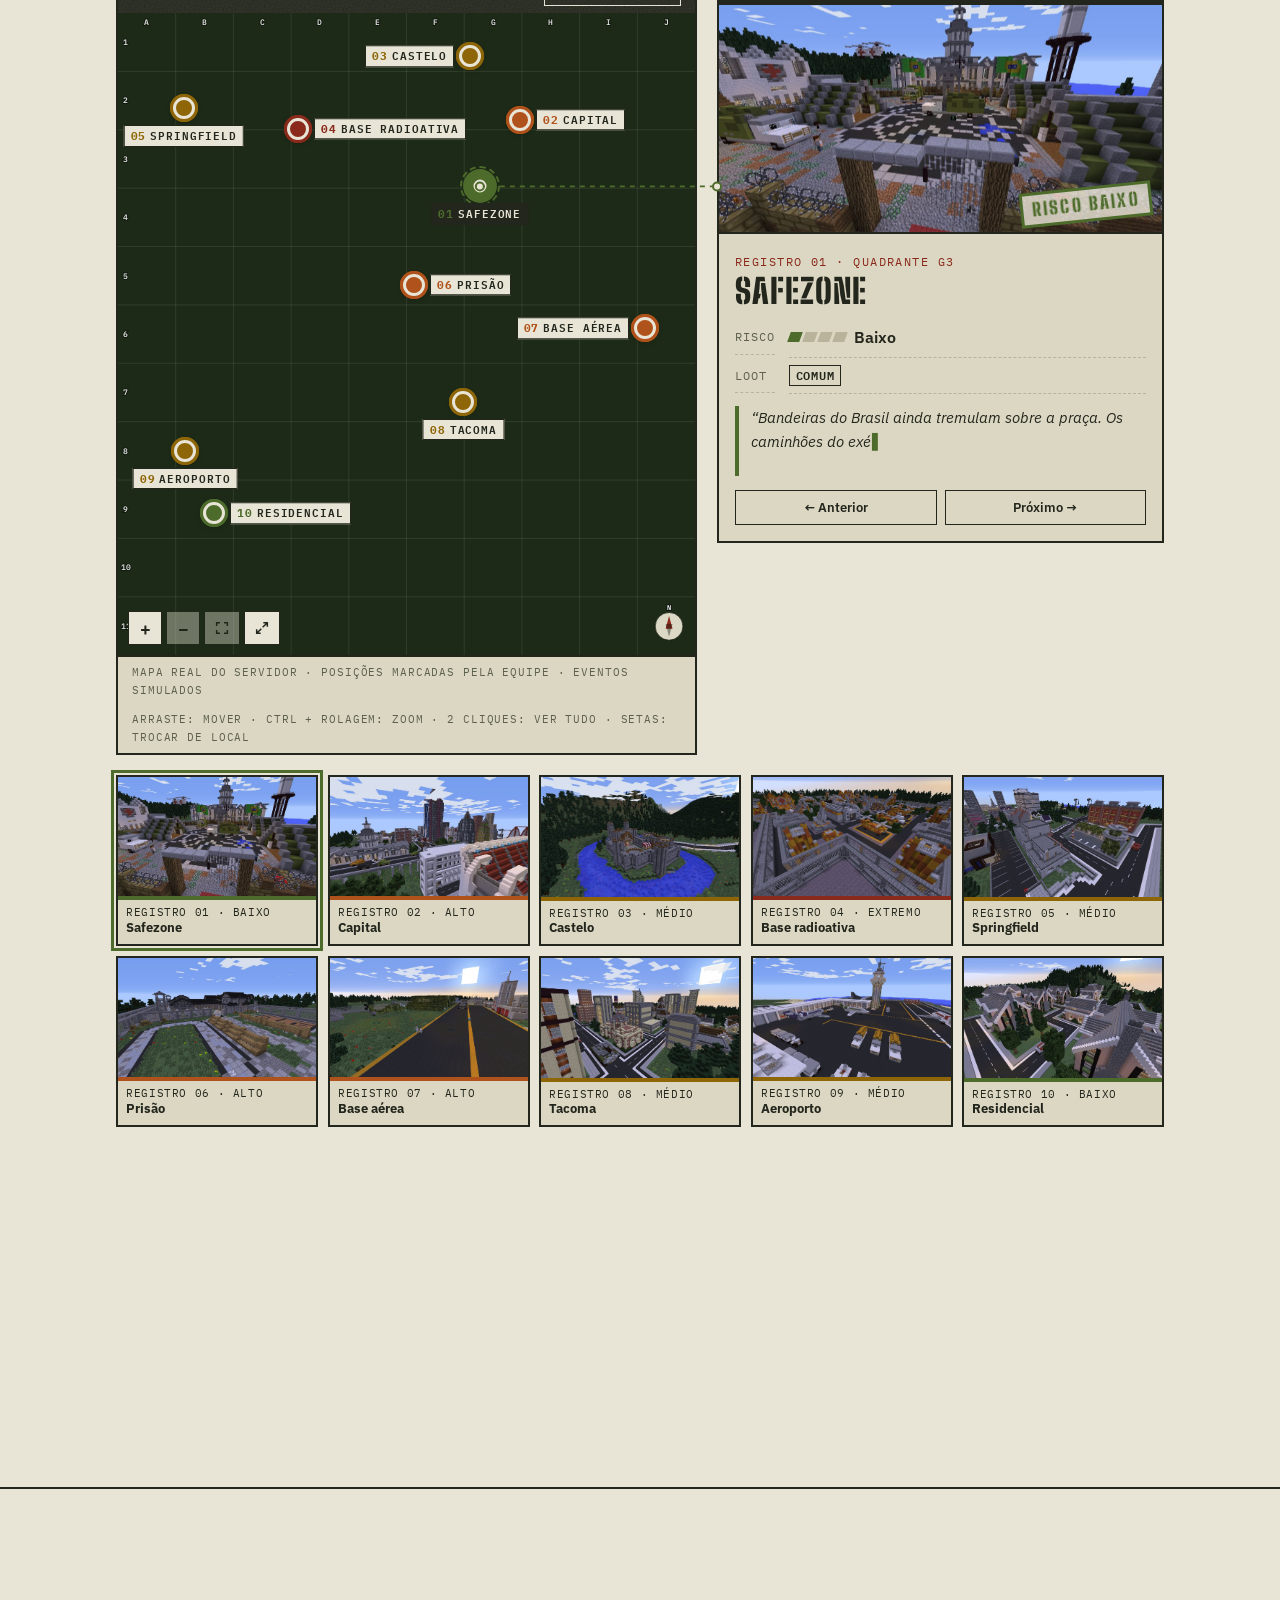
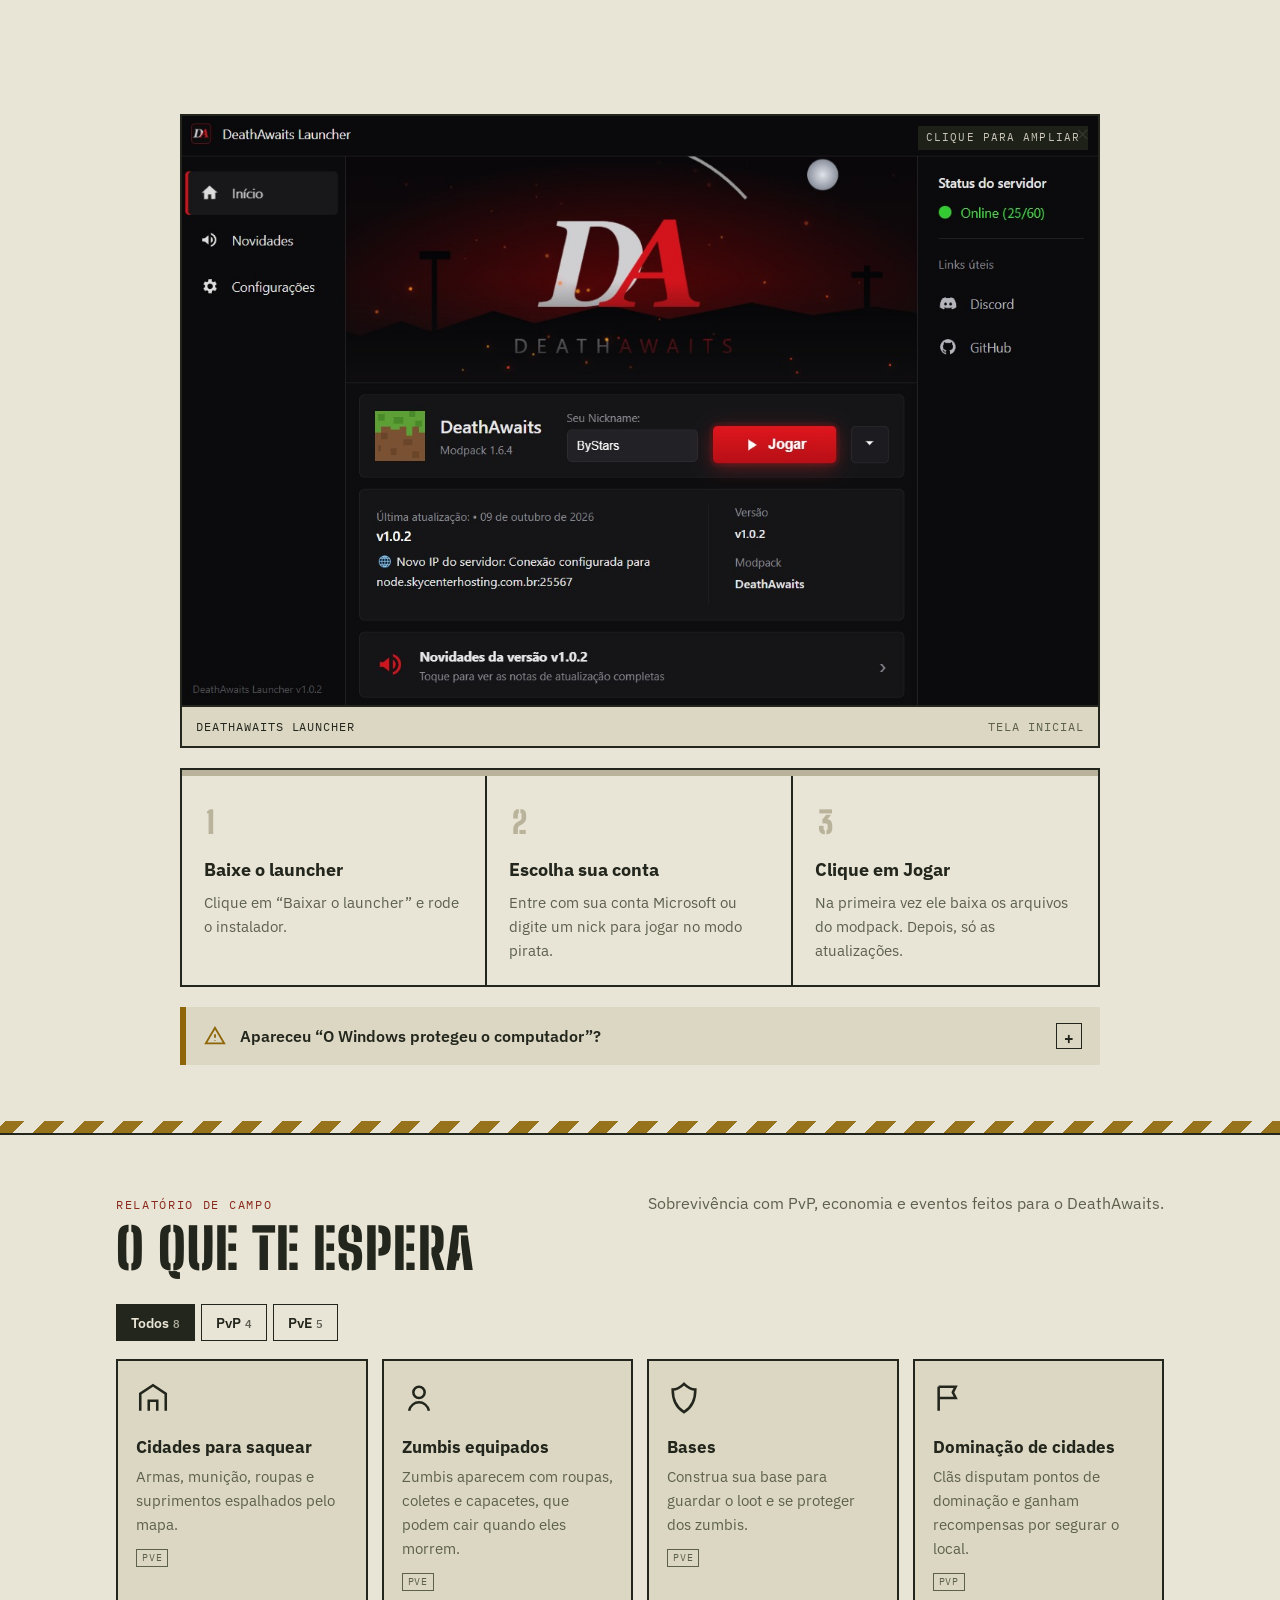
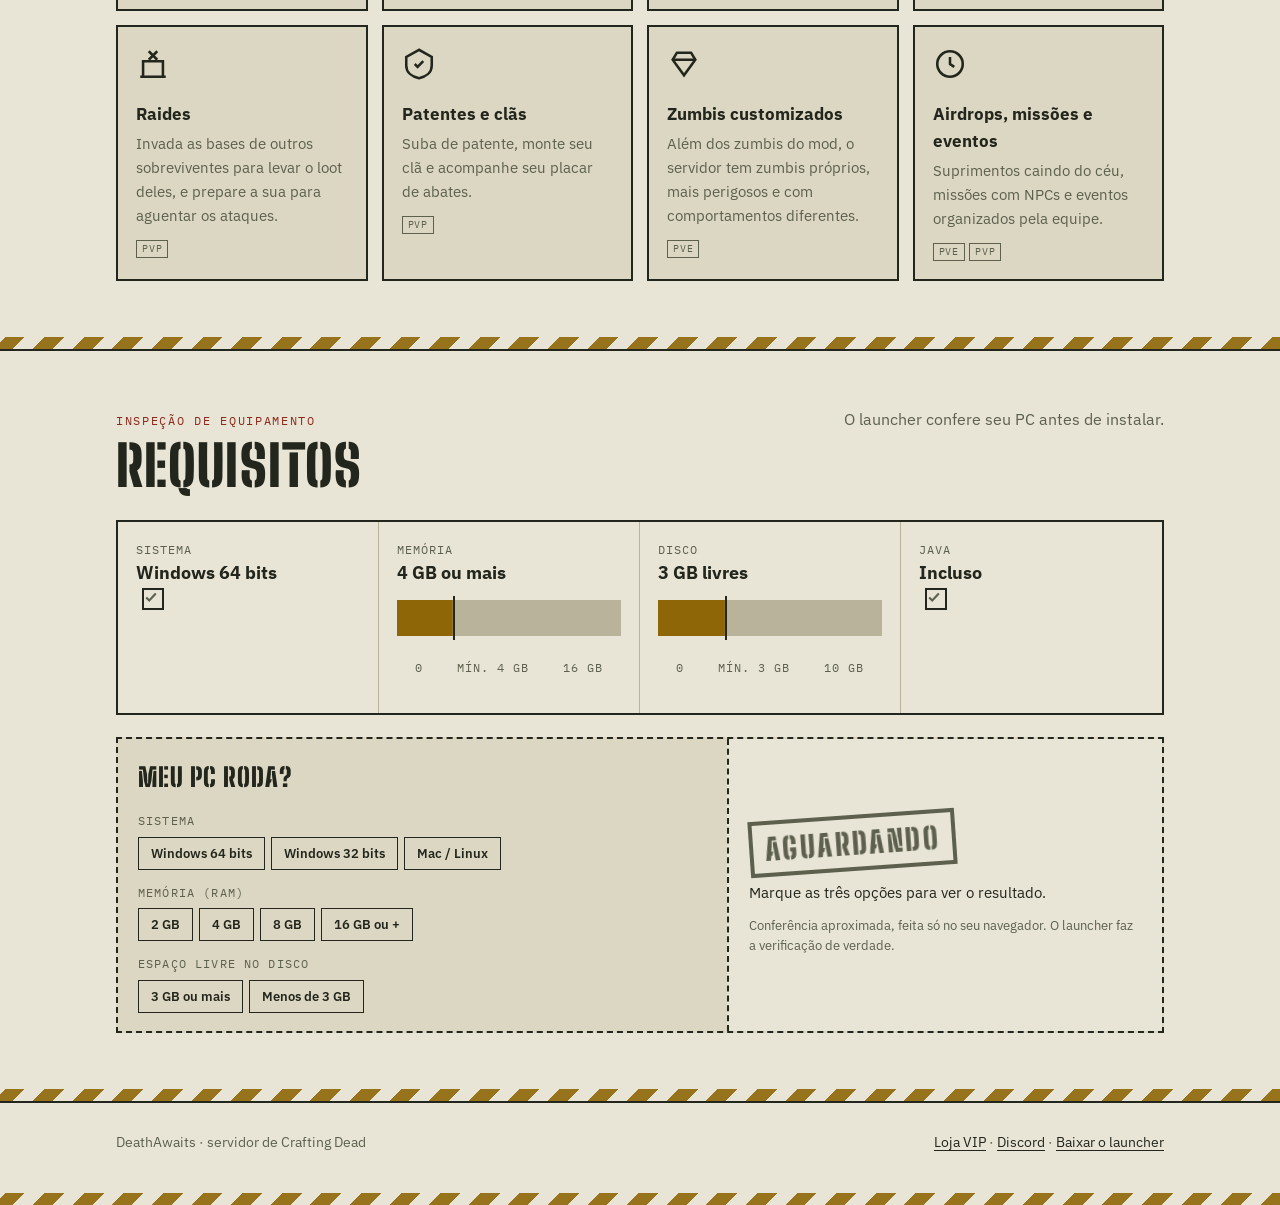
==== commit 44e59cd7: "Status do servidor enviado pelo proprio servidor (via Worker), com ping de reserva Co-Authored-By: C" ====
--- a/index.html
+++ b/index.html
@@ -246,7 +246,7 @@
 
     </div>
   </section>
-  <script src="mapa.js?v=6" defer></script>
+  <script src="mapa.js?v=7" defer></script>
 <!-- ================= FIM DA SEÇÃO DO MAPA (copie até aqui) ================= -->
 
 
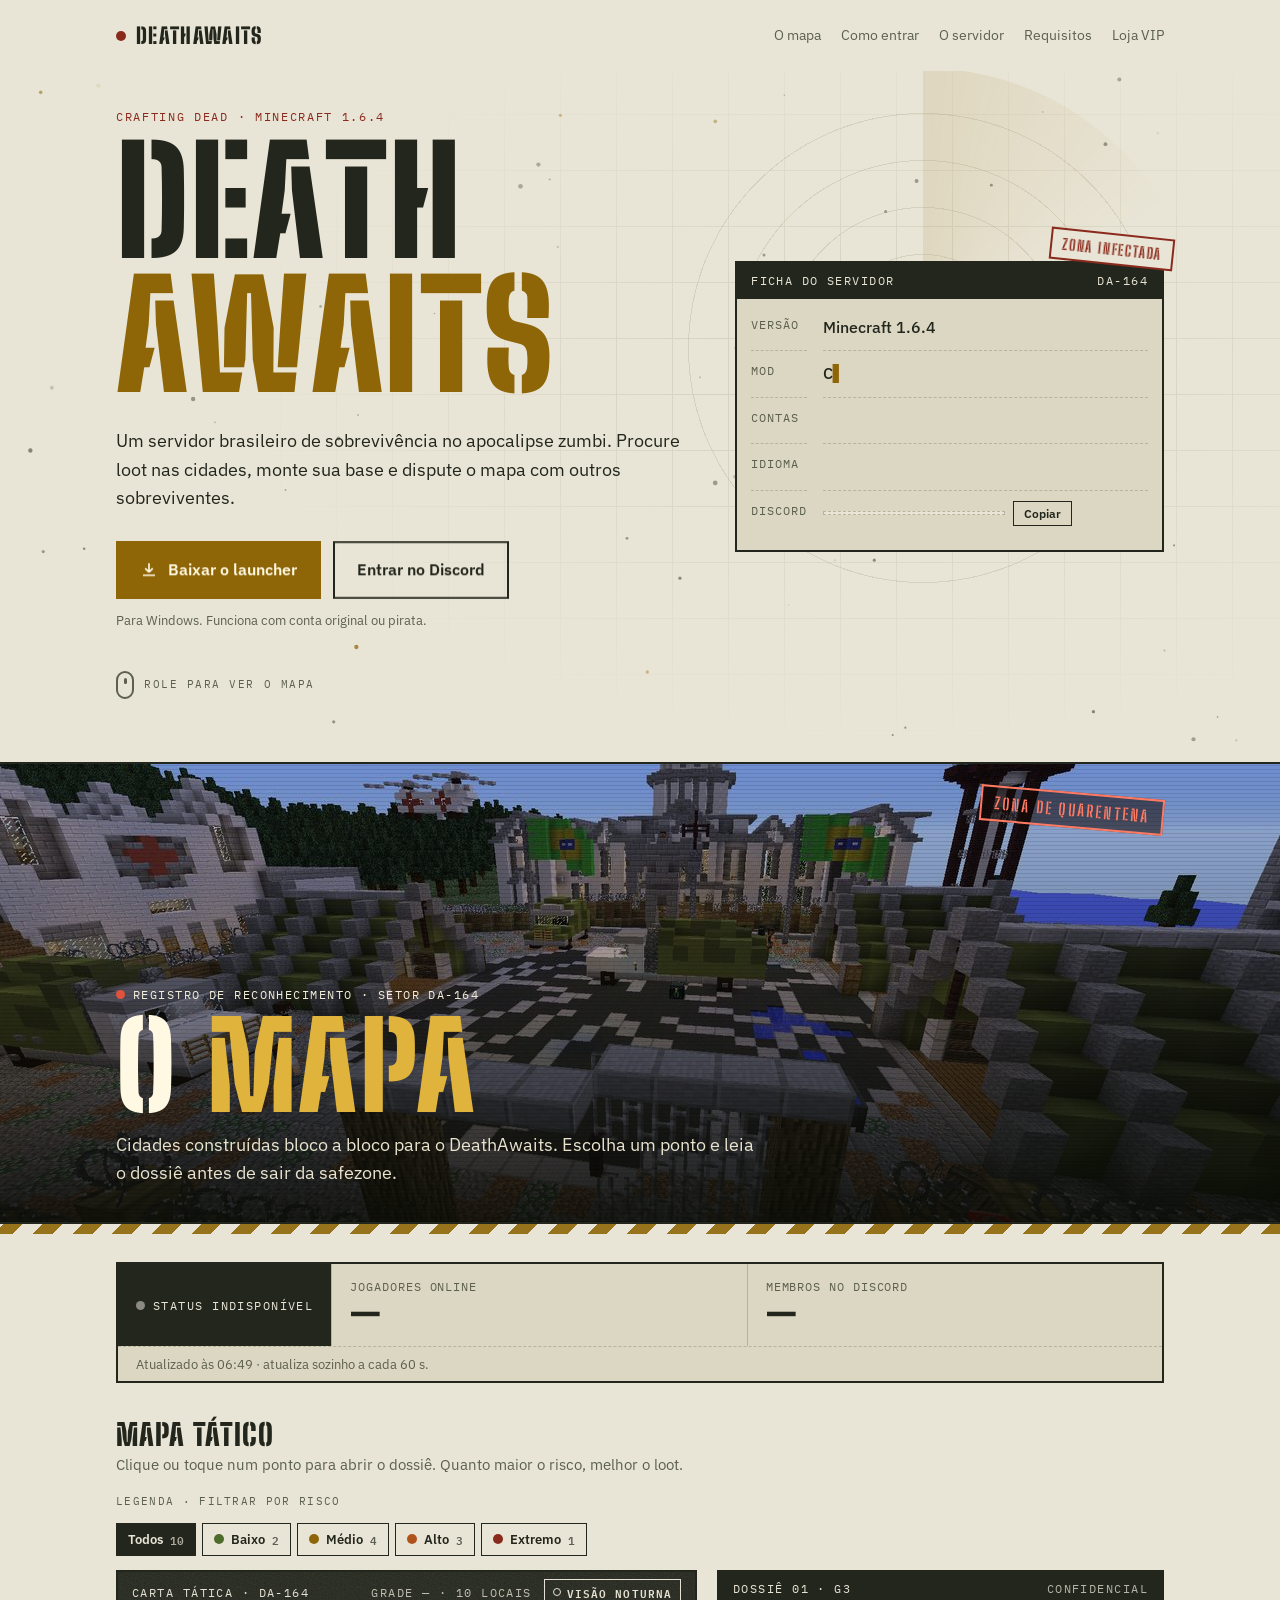
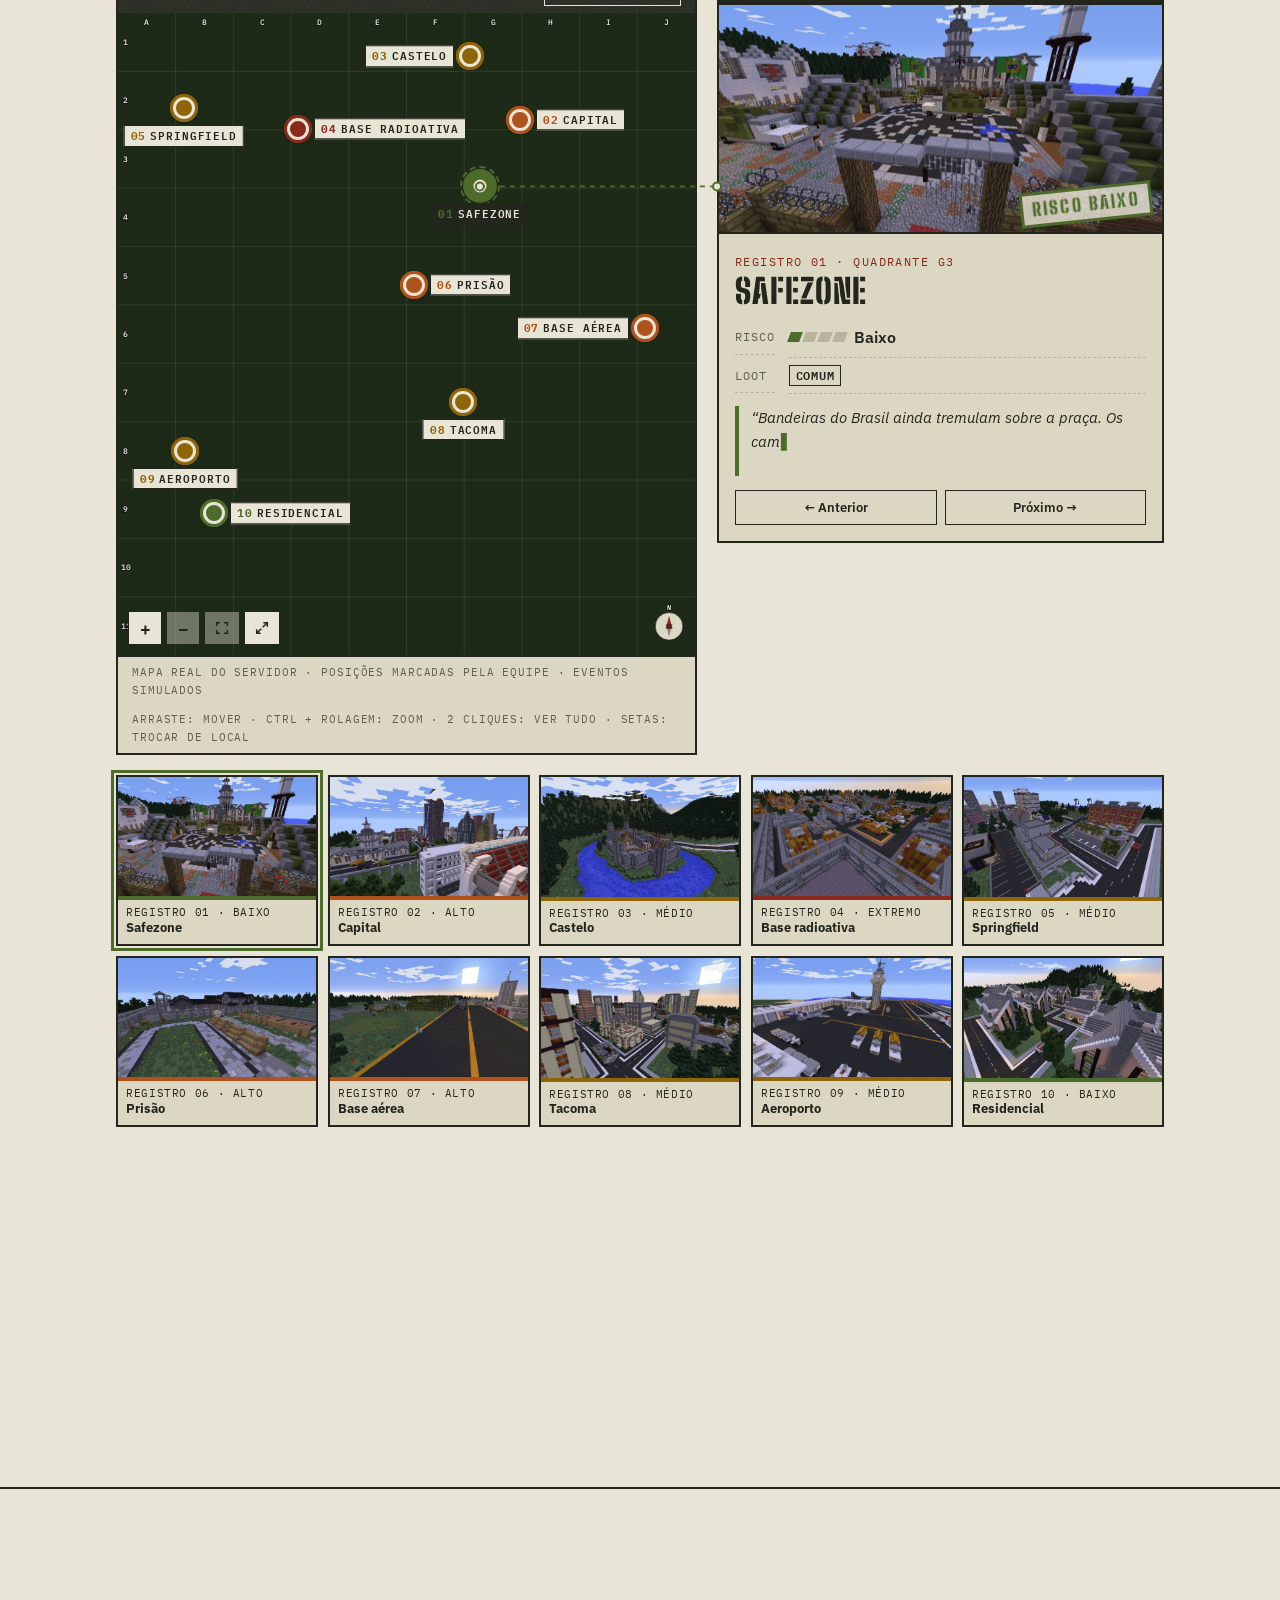
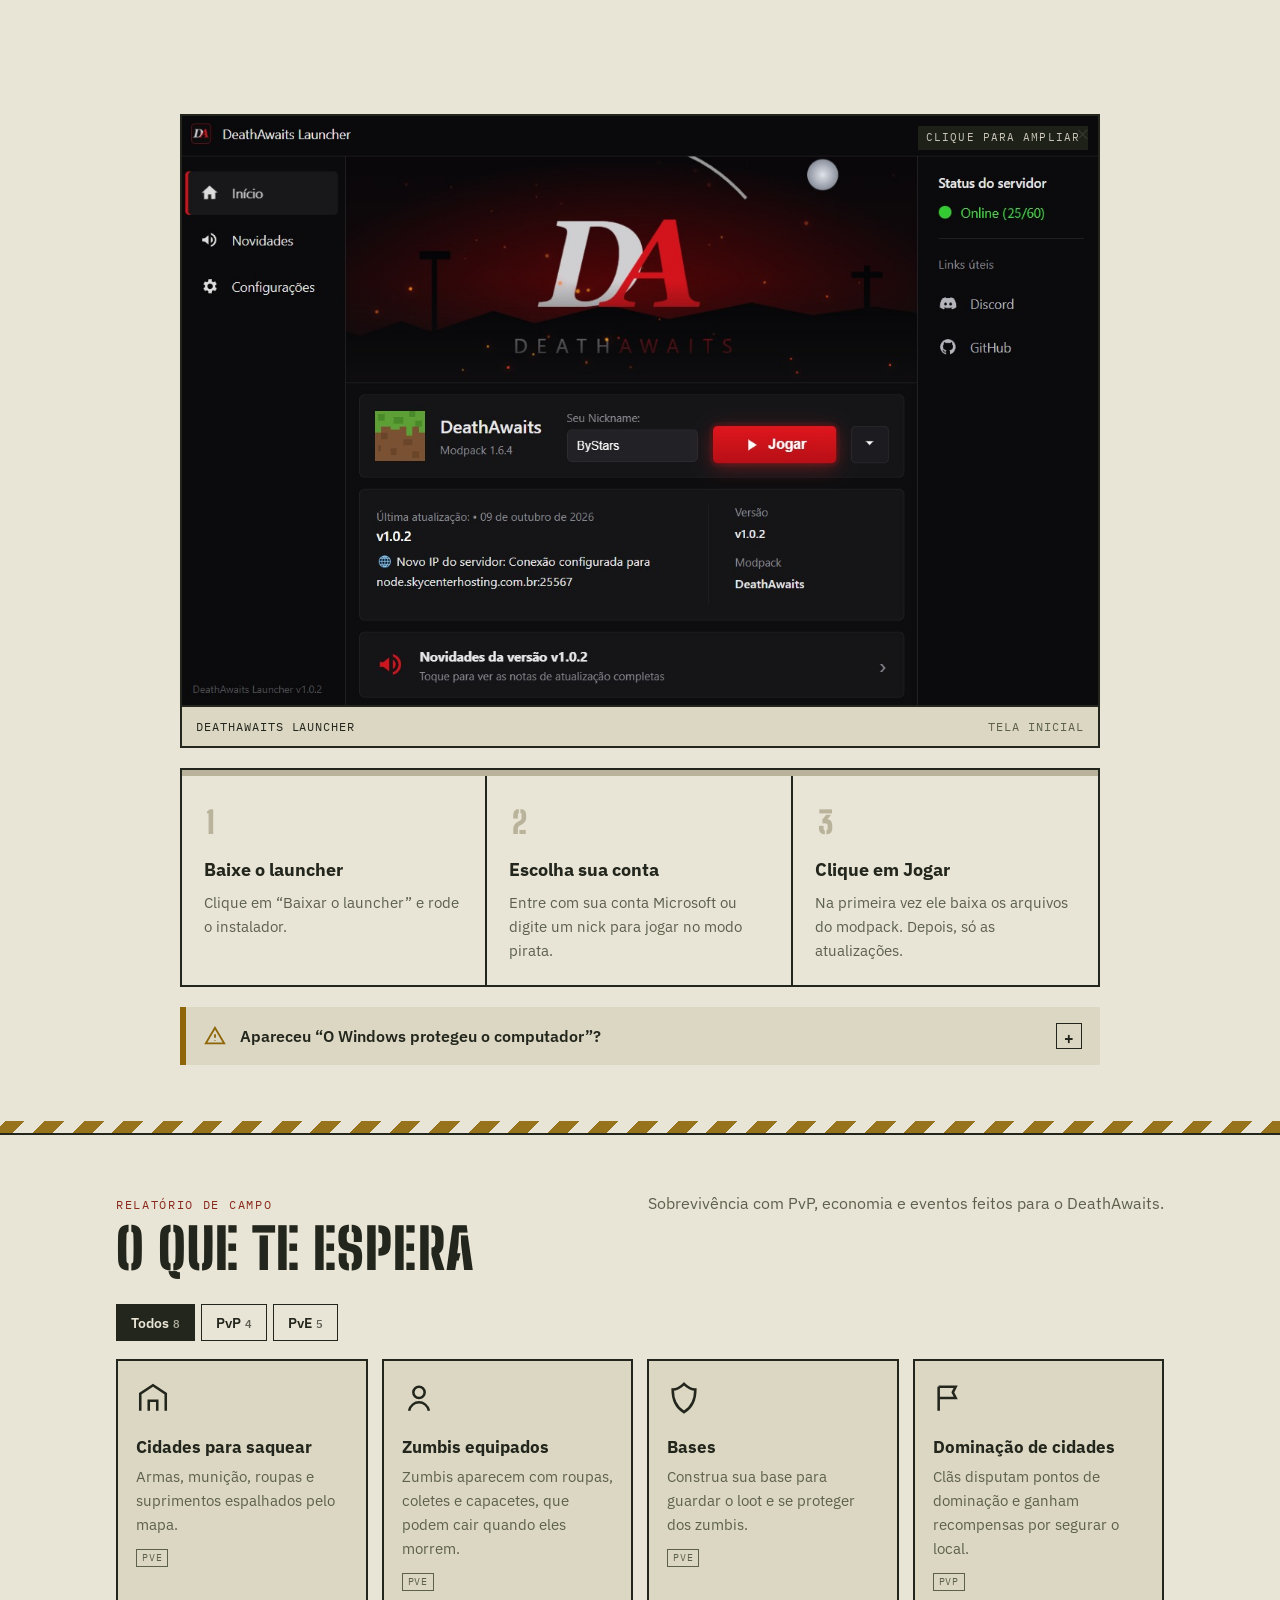
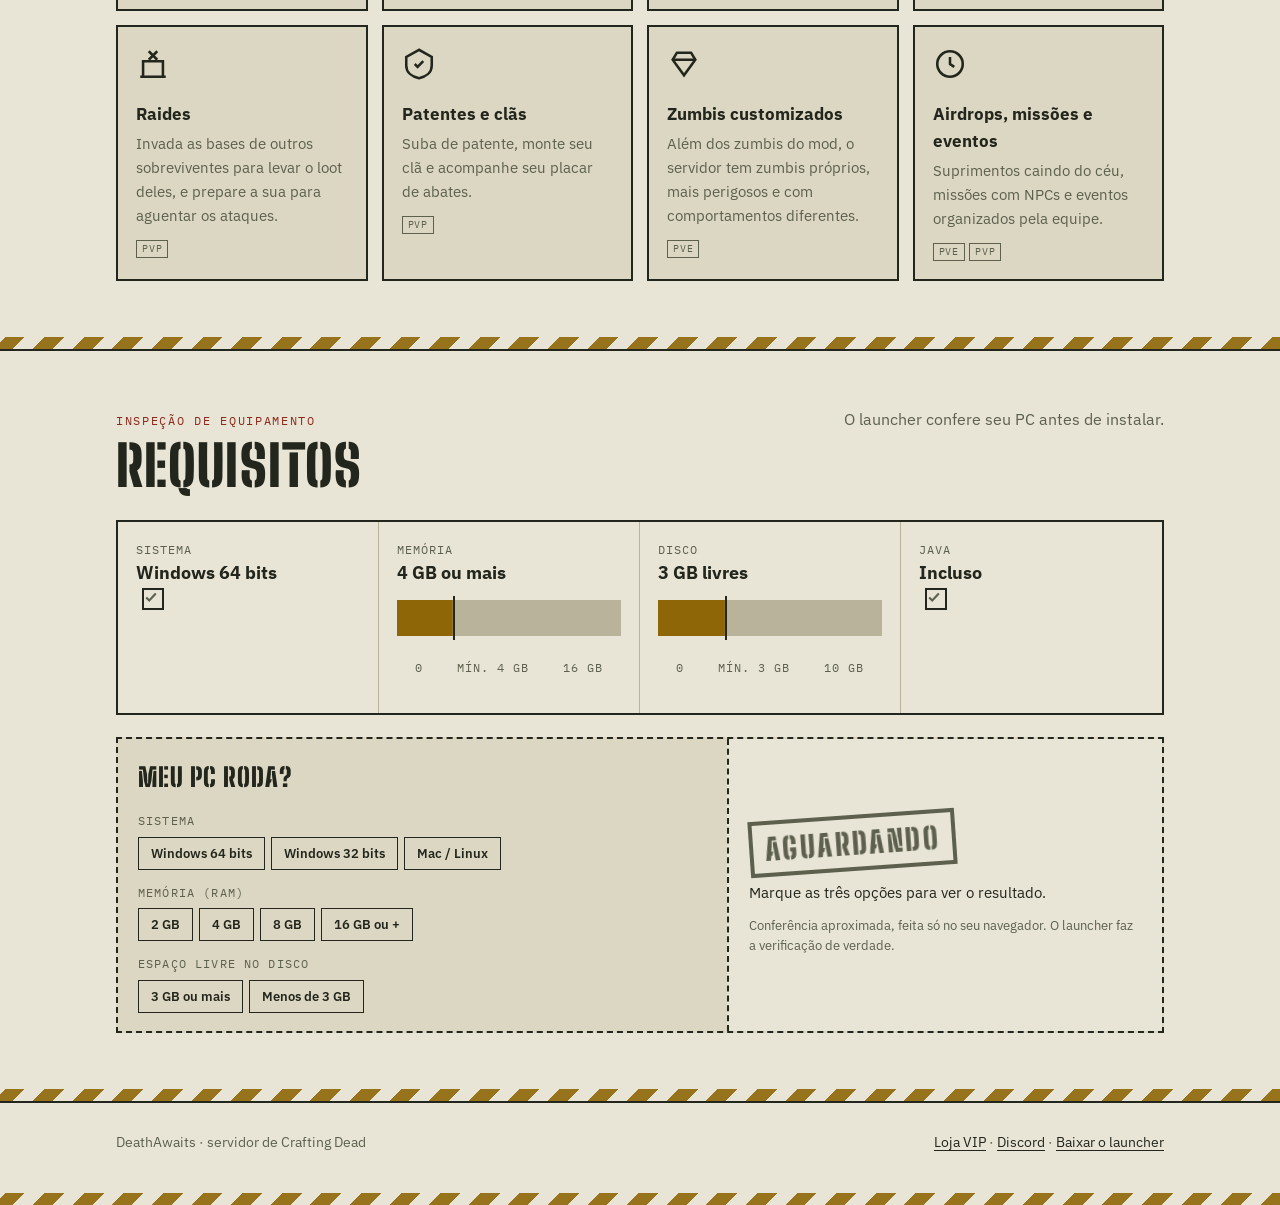
==== commit 544eaa01: "Launcher 1.1.2: link de download novo e atalho /baixar Co-Authored-By: Claude Opus 5.5 <noreply@anth" ====
--- a/index.html
+++ b/index.html
@@ -49,7 +49,7 @@
       <a href="#servidor">O servidor</a>
       <a href="#requisitos">Requisitos</a>
       <a href="loja.html">Loja VIP</a>
-      <a class="btn da-nav-cta" href="https://www.dropbox.com/scl/fi/nmkjsgwz30eq004yfdkuc/DeathAwaits-Launcher-Setup-1.0.0.exe?rlkey=nyyislrsiw7ogw8956etbm78i&amp;st=9kq0o0xe&amp;dl=1" target="_blank" rel="noopener">Baixar o launcher</a>
+      <a class="btn da-nav-cta" href="https://www.dropbox.com/scl/fi/rq31xzb4dp51te05v7322/DeathAwaits-Launcher-Setup-1.1.2.exe?rlkey=wrdtlf2qej30c48bs4k6huib0&amp;dl=1" target="_blank" rel="noopener">Baixar o launcher</a>
     </nav>
   </div>
 </header>
@@ -67,7 +67,7 @@
         <h1 aria-label="DeathAwaits"><span class="da-line" aria-hidden="true">Death</span><span class="da-line" aria-hidden="true"><span>Awaits</span></span></h1>
         <p class="lead da-intro" style="--d:.7s">Um servidor brasileiro de sobrevivência no apocalipse zumbi. Procure loot nas cidades, monte sua base e dispute o mapa com outros sobreviventes.</p>
         <div class="cta da-intro" style="--d:.85s">
-          <a class="btn btn-primary" data-magnetic href="https://www.dropbox.com/scl/fi/nmkjsgwz30eq004yfdkuc/DeathAwaits-Launcher-Setup-1.0.0.exe?rlkey=nyyislrsiw7ogw8956etbm78i&amp;st=9kq0o0xe&amp;dl=1" target="_blank" rel="noopener">
+          <a class="btn btn-primary" data-magnetic href="https://www.dropbox.com/scl/fi/rq31xzb4dp51te05v7322/DeathAwaits-Launcher-Setup-1.1.2.exe?rlkey=wrdtlf2qej30c48bs4k6huib0&amp;dl=1" target="_blank" rel="noopener">
             <svg viewBox="0 0 24 24" fill="none" stroke="currentColor" stroke-width="2.2" aria-hidden="true"><path d="M12 3v12m0 0-5-5m5 5 5-5M4 19h16"/></svg>
             Baixar o launcher
           </a>
@@ -233,7 +233,7 @@
           </div>
           <div>
             <div class="cta">
-              <a class="btn btn-primary" data-link="launcher" href="https://www.dropbox.com/scl/fi/nmkjsgwz30eq004yfdkuc/DeathAwaits-Launcher-Setup-1.0.0.exe?rlkey=nyyislrsiw7ogw8956etbm78i&amp;st=9kq0o0xe&amp;dl=1" target="_blank" rel="noopener">
+              <a class="btn btn-primary" data-link="launcher" href="https://www.dropbox.com/scl/fi/rq31xzb4dp51te05v7322/DeathAwaits-Launcher-Setup-1.1.2.exe?rlkey=wrdtlf2qej30c48bs4k6huib0&amp;dl=1" target="_blank" rel="noopener">
                 <svg viewBox="0 0 24 24" fill="none" stroke="currentColor" stroke-width="2.2" aria-hidden="true"><path d="M12 3v12m0 0-5-5m5 5 5-5M4 19h16"/></svg>
                 Baixar o launcher
               </a>
@@ -394,7 +394,7 @@
 <footer>
   <div class="wrap foot">
     <span>DeathAwaits · servidor de Crafting Dead</span>
-    <span><a href="loja.html">Loja VIP</a> · <a href="https://discord.gg/gc73gQfb5F" target="_blank" rel="noopener">Discord</a> · <a href="https://www.dropbox.com/scl/fi/nmkjsgwz30eq004yfdkuc/DeathAwaits-Launcher-Setup-1.0.0.exe?rlkey=nyyislrsiw7ogw8956etbm78i&amp;st=9kq0o0xe&amp;dl=1" target="_blank" rel="noopener">Baixar o launcher</a></span>
+    <span><a href="loja.html">Loja VIP</a> · <a href="https://discord.gg/gc73gQfb5F" target="_blank" rel="noopener">Discord</a> · <a href="https://www.dropbox.com/scl/fi/rq31xzb4dp51te05v7322/DeathAwaits-Launcher-Setup-1.1.2.exe?rlkey=wrdtlf2qej30c48bs4k6huib0&amp;dl=1" target="_blank" rel="noopener">Baixar o launcher</a></span>
   </div>
 </footer>
 <div class="hazard" aria-hidden="true"></div>
@@ -404,7 +404,7 @@
   <svg viewBox="0 0 24 24" fill="none" stroke="currentColor" stroke-width="2.4" aria-hidden="true"><path d="M12 19V5m0 0-6 6m6-6 6 6"/></svg>
 </button>
 <div class="da-mcta" aria-hidden="true">
-  <a class="btn btn-primary" tabindex="-1" href="https://www.dropbox.com/scl/fi/nmkjsgwz30eq004yfdkuc/DeathAwaits-Launcher-Setup-1.0.0.exe?rlkey=nyyislrsiw7ogw8956etbm78i&amp;st=9kq0o0xe&amp;dl=1" target="_blank" rel="noopener">
+  <a class="btn btn-primary" tabindex="-1" href="https://www.dropbox.com/scl/fi/rq31xzb4dp51te05v7322/DeathAwaits-Launcher-Setup-1.1.2.exe?rlkey=wrdtlf2qej30c48bs4k6huib0&amp;dl=1" target="_blank" rel="noopener">
     <svg viewBox="0 0 24 24" fill="none" stroke="currentColor" stroke-width="2.2" aria-hidden="true"><path d="M12 3v12m0 0-5-5m5 5 5-5M4 19h16"/></svg>Baixar launcher</a>
   <a class="btn btn-ghost" tabindex="-1" href="https://discord.gg/gc73gQfb5F" target="_blank" rel="noopener">Discord</a>
 </div>
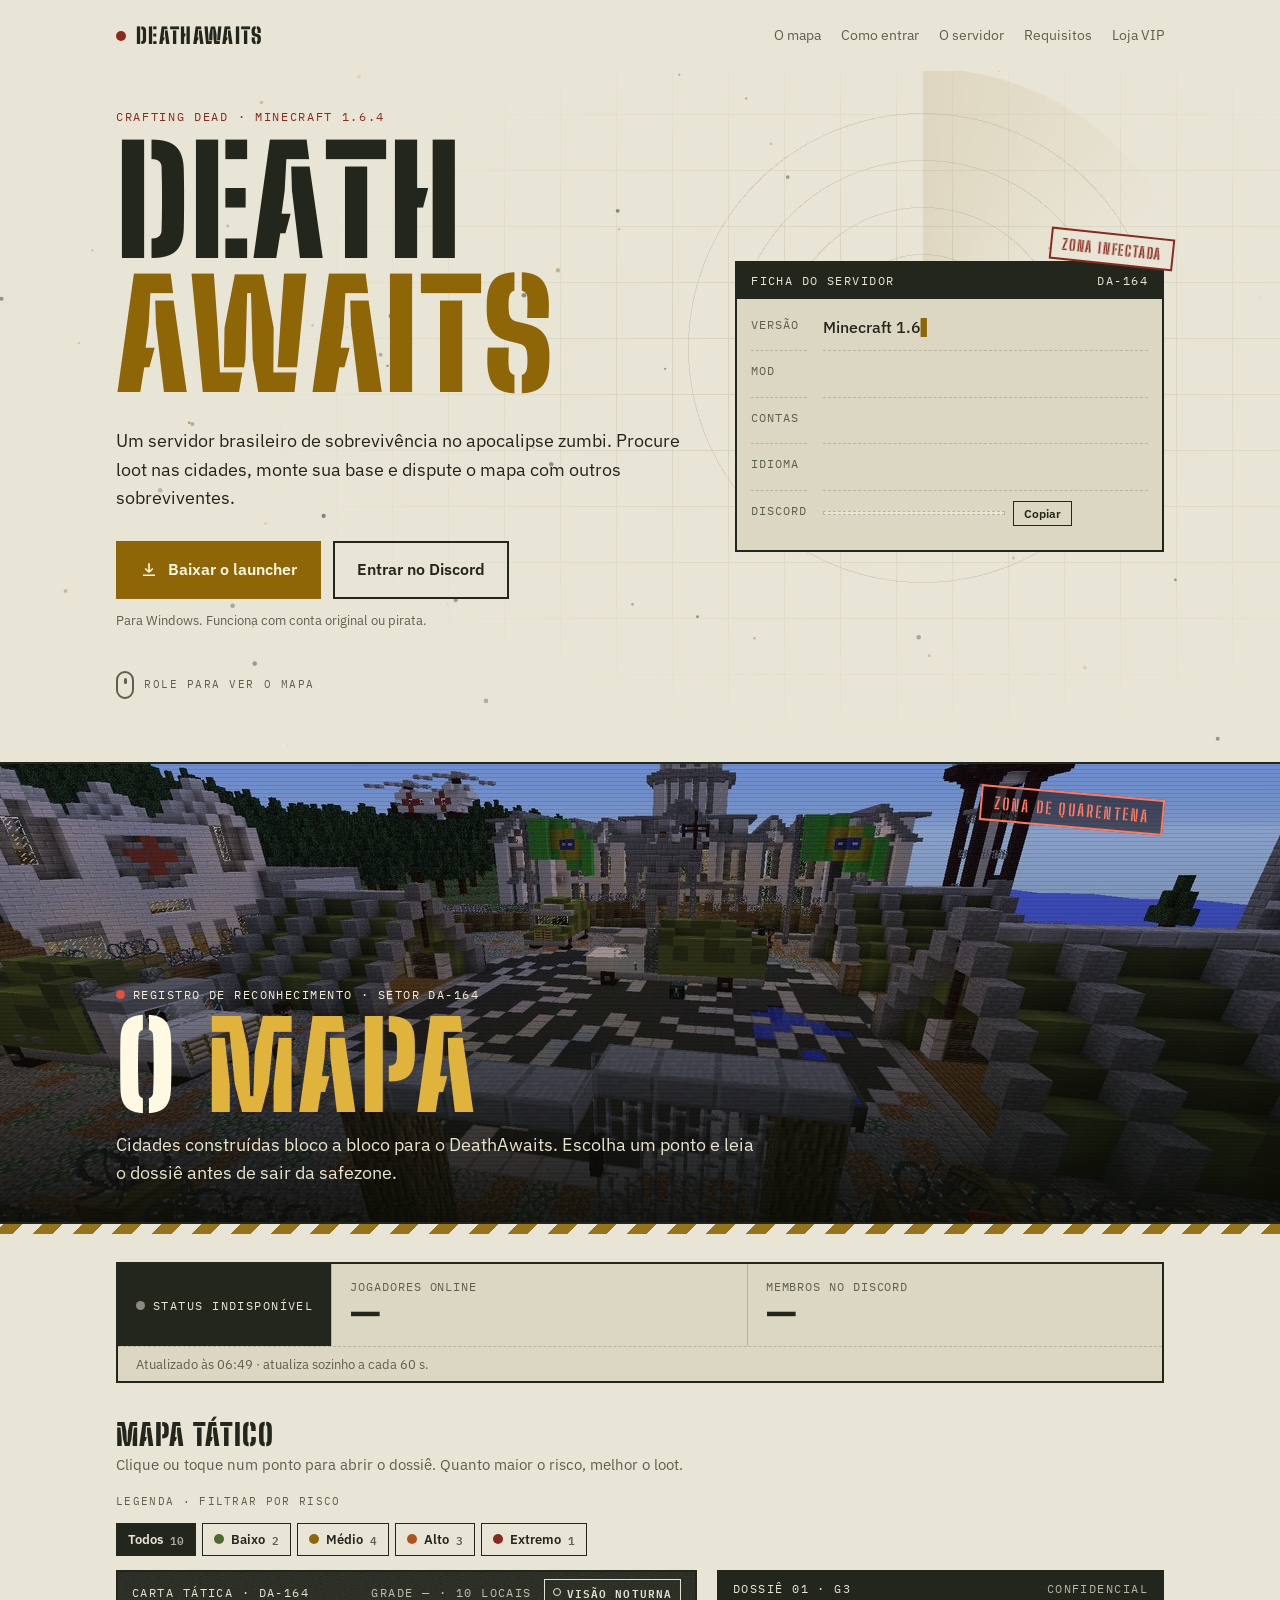
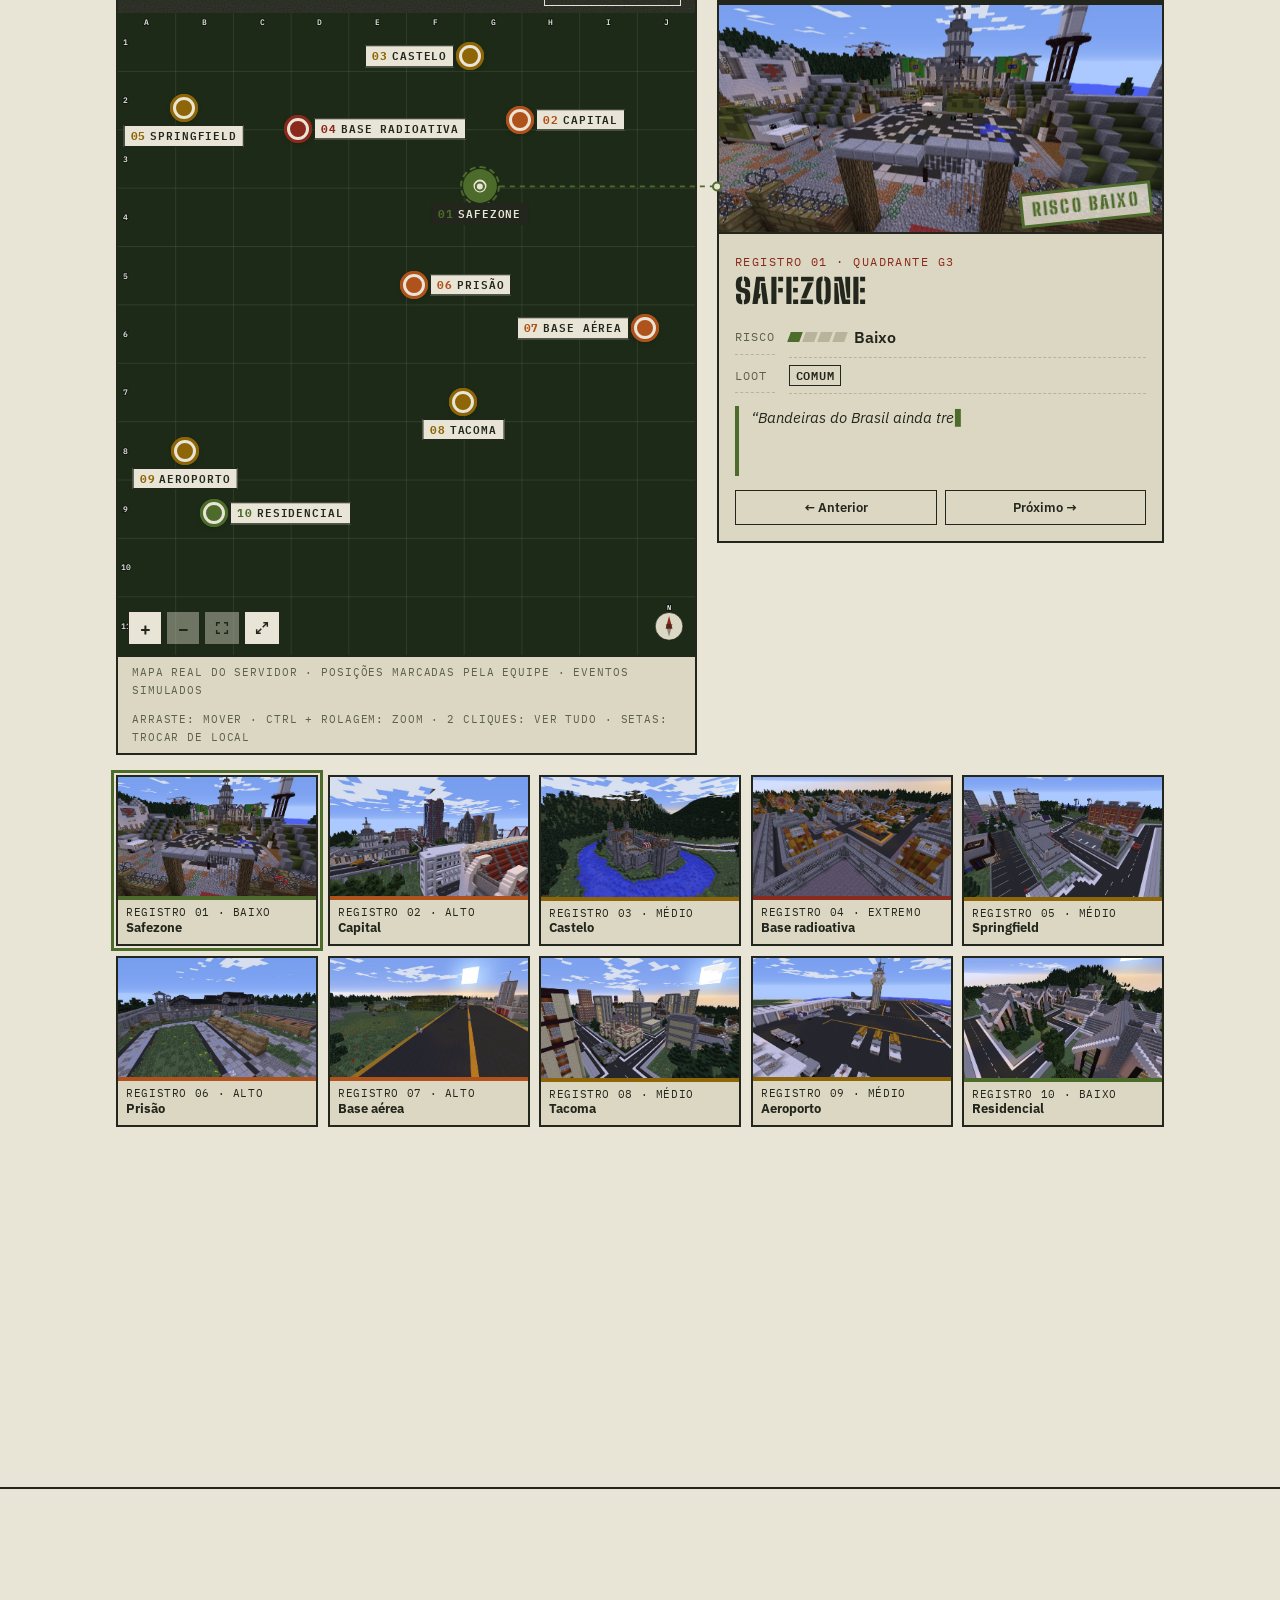
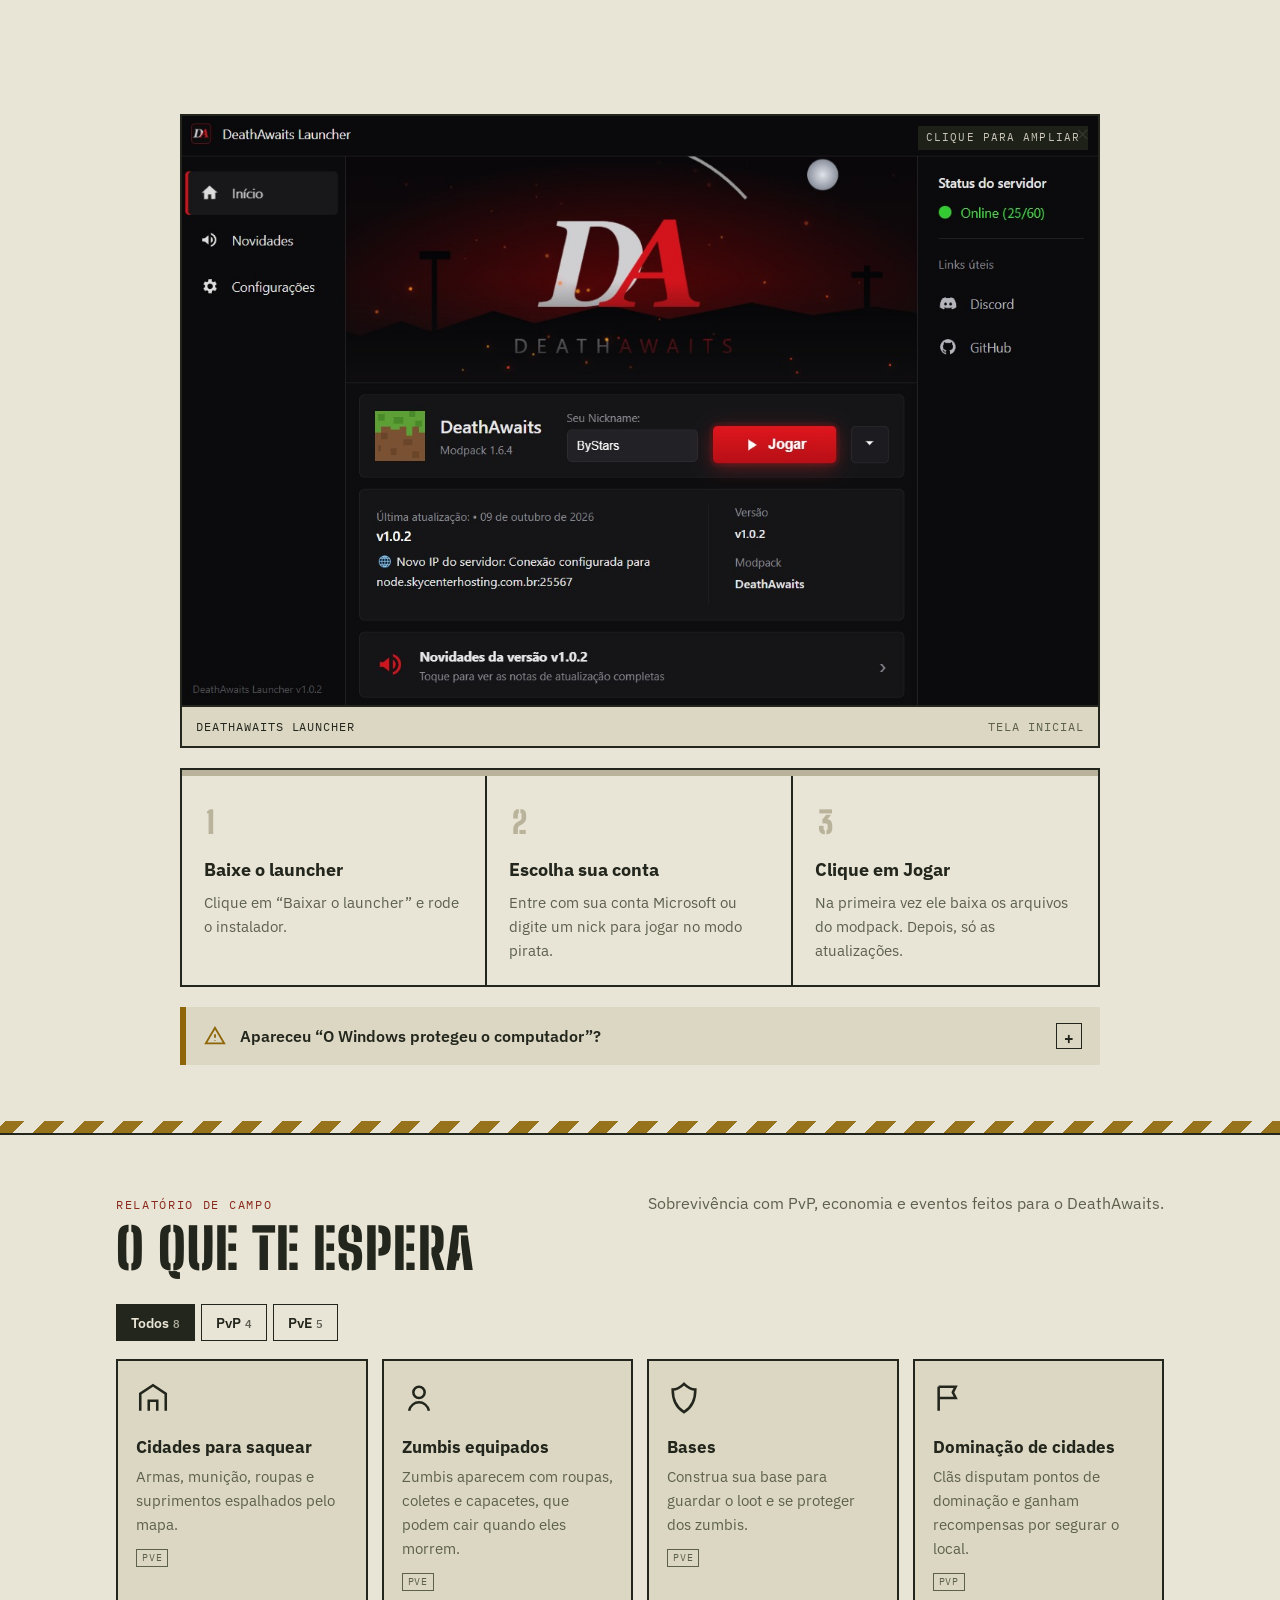
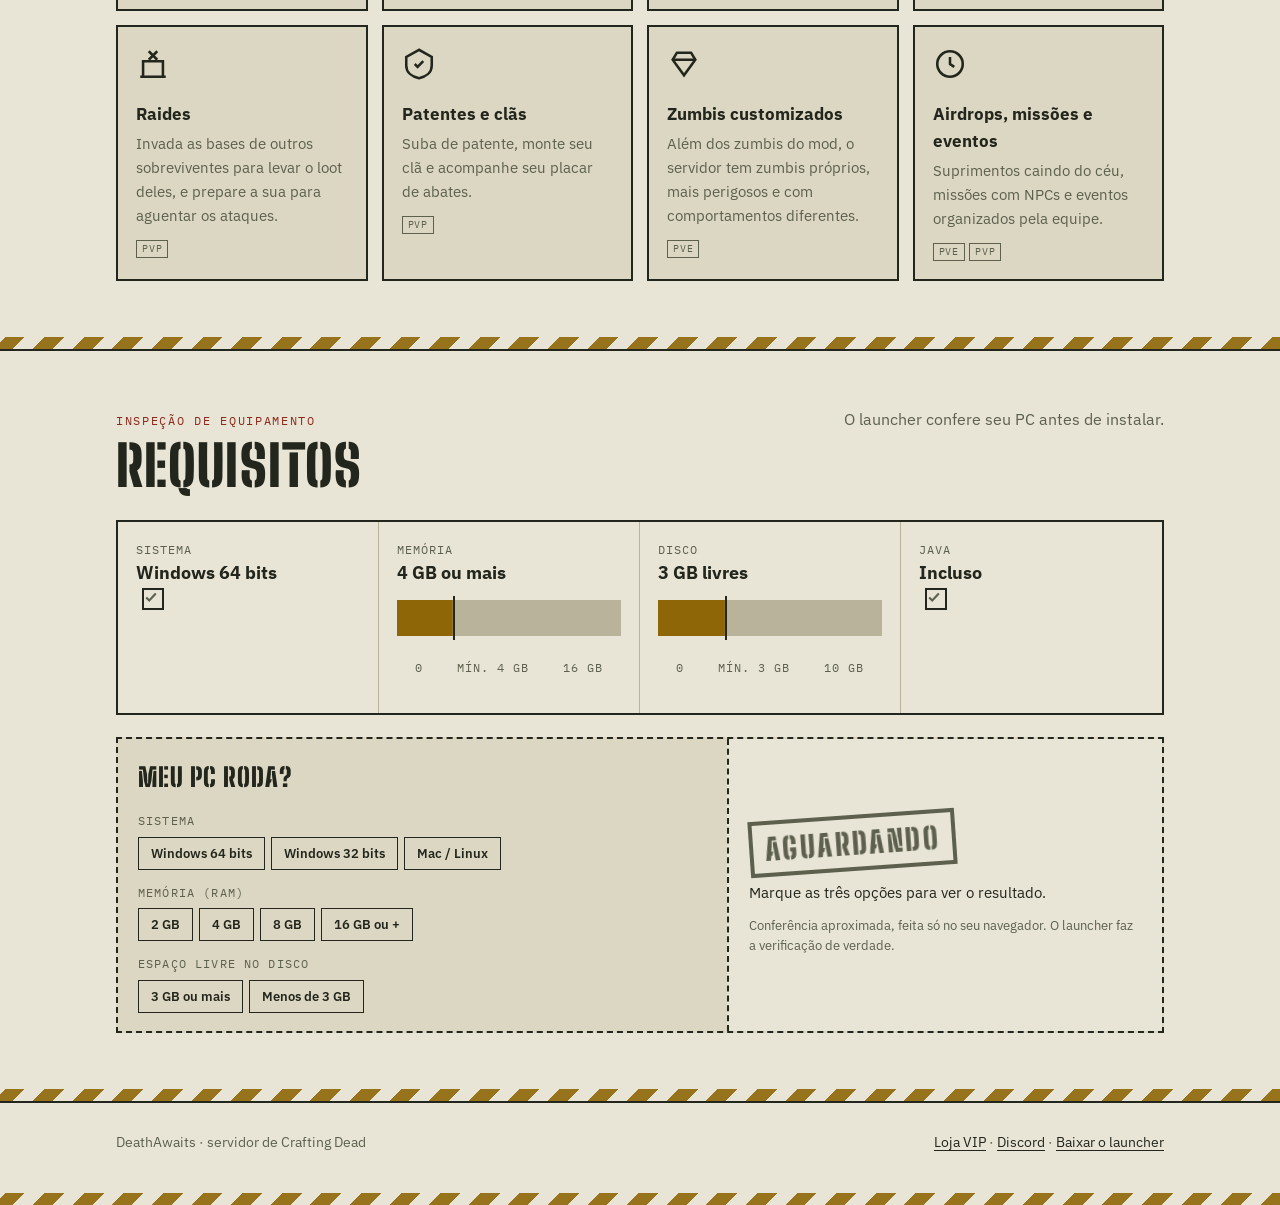
==== commit 361e1a2b: "mapa.js: link do launcher 1.1.2 Co-Authored-By: Claude Opus 5.5 <noreply@anthropic.com> Claude-Sessi" ====
--- a/index.html
+++ b/index.html
@@ -246,7 +246,7 @@
 
     </div>
   </section>
-  <script src="mapa.js?v=7" defer></script>
+  <script src="mapa.js?v=8" defer></script>
 <!-- ================= FIM DA SEÇÃO DO MAPA (copie até aqui) ================= -->
 
 
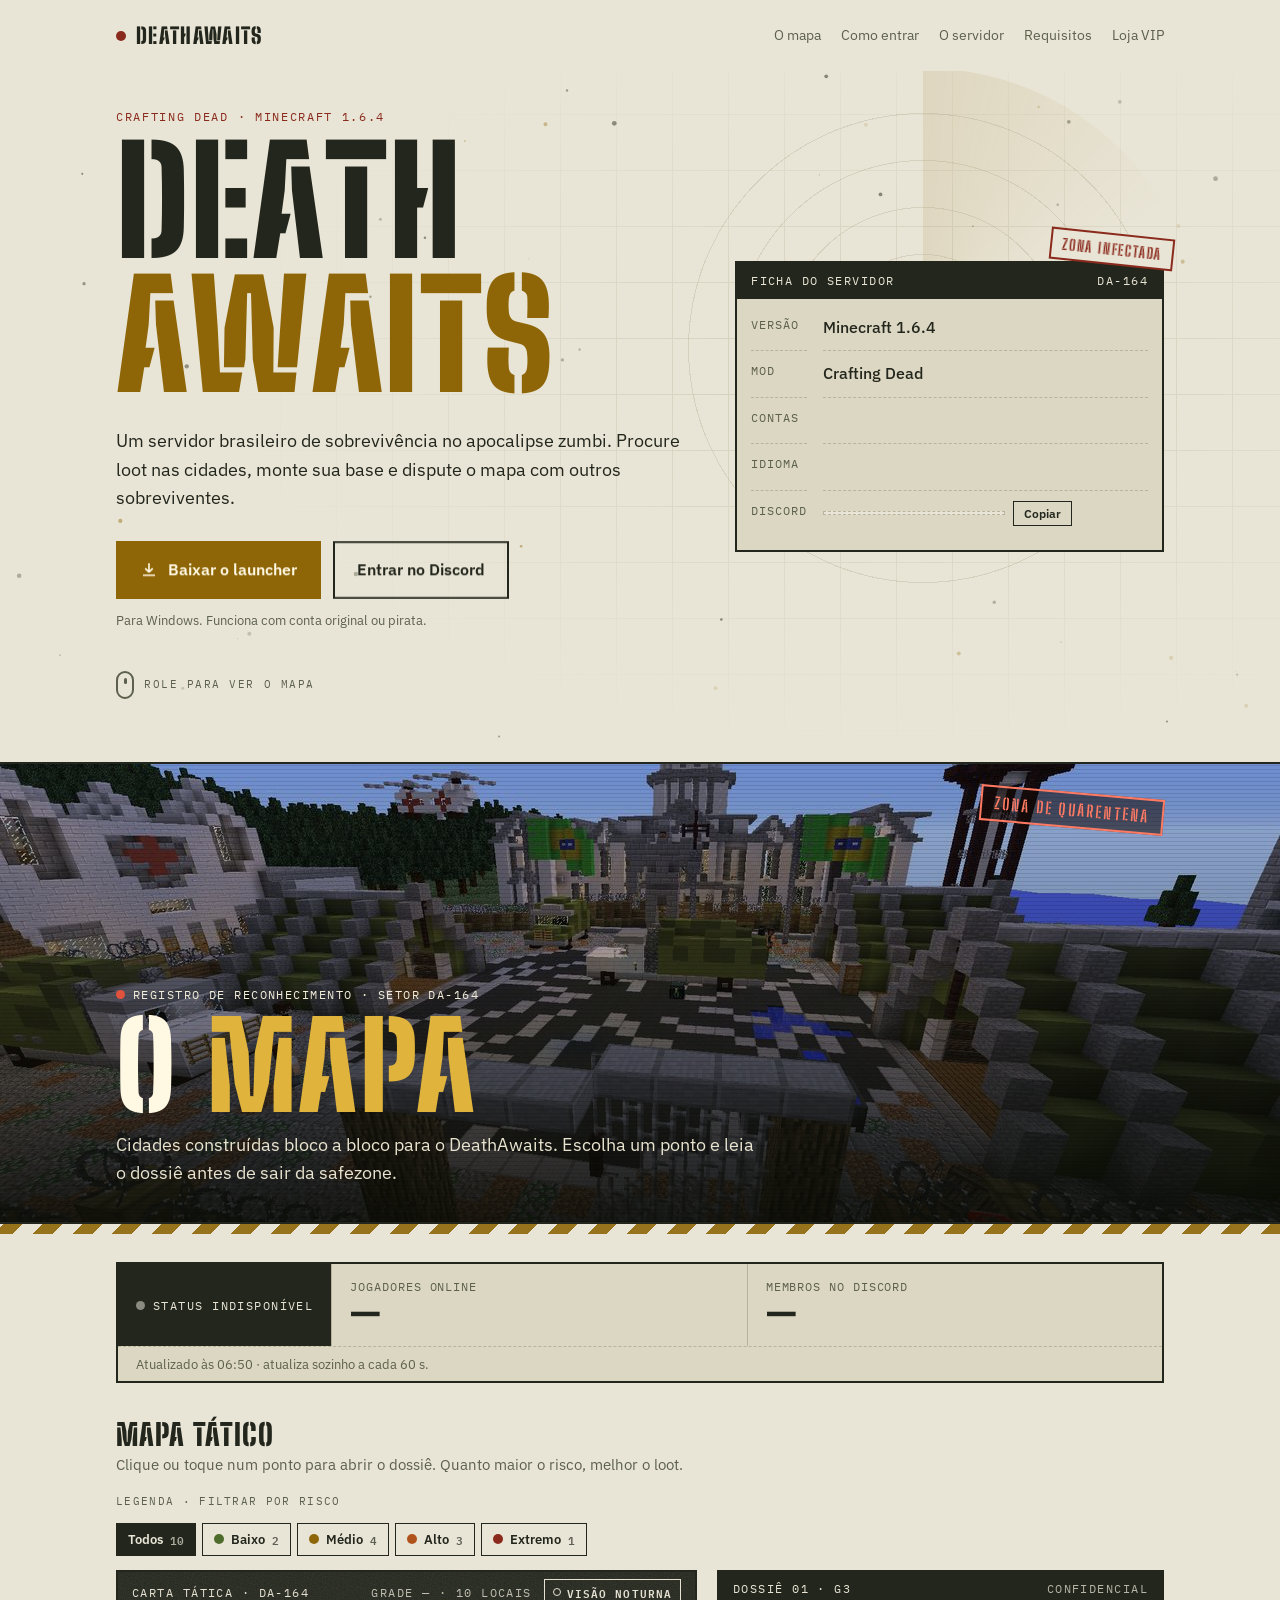
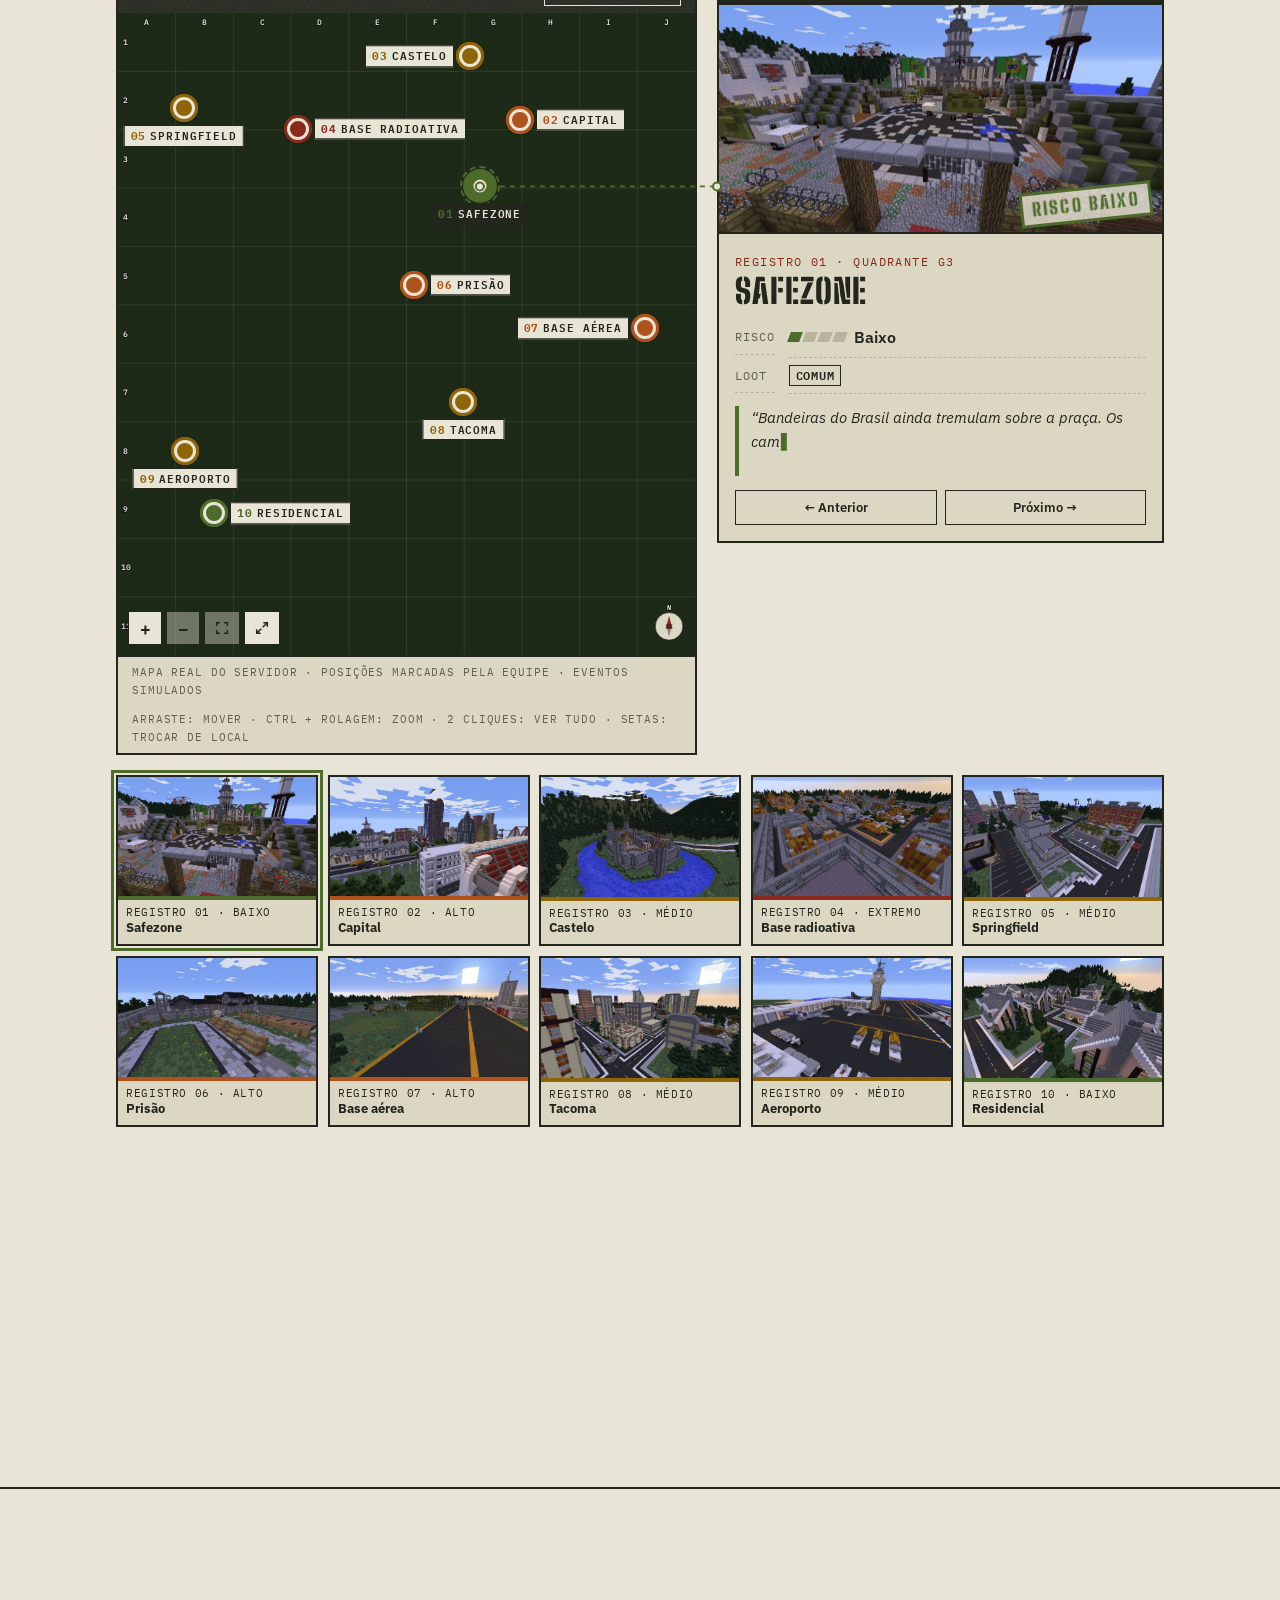
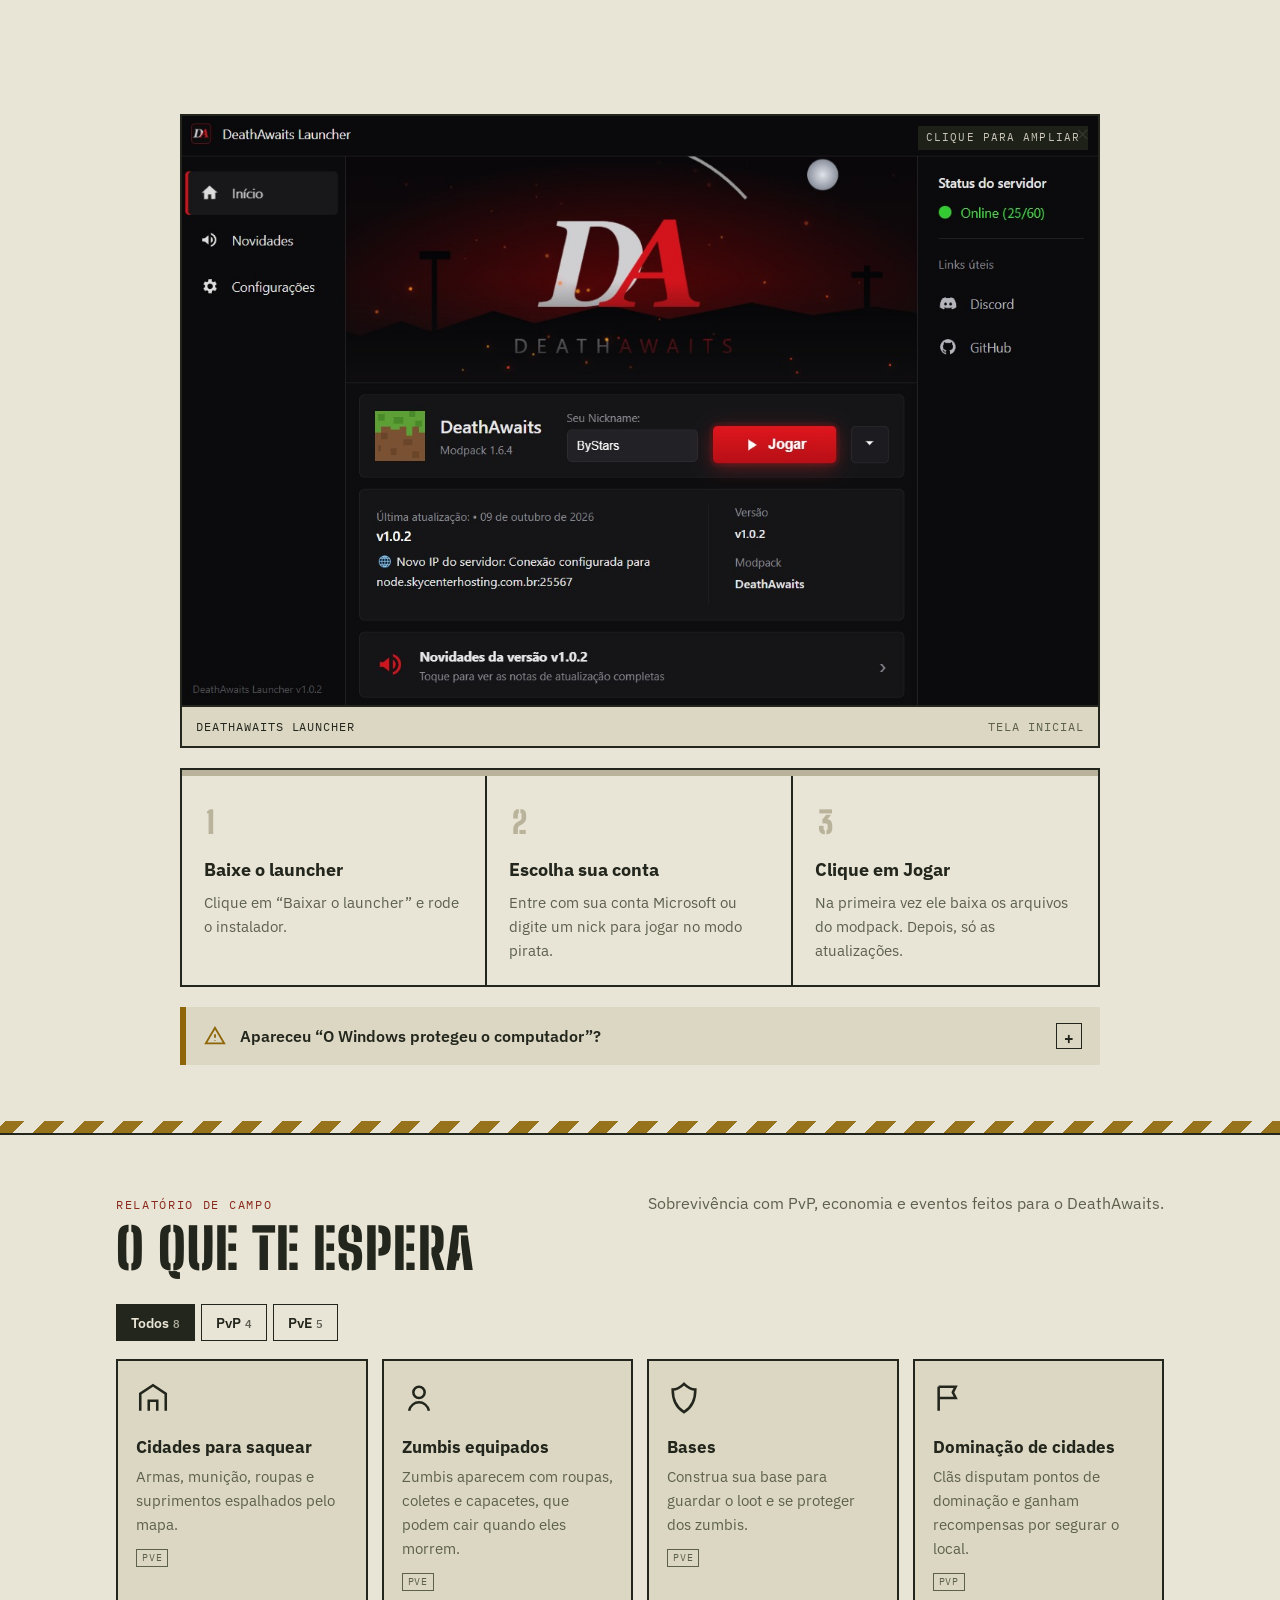
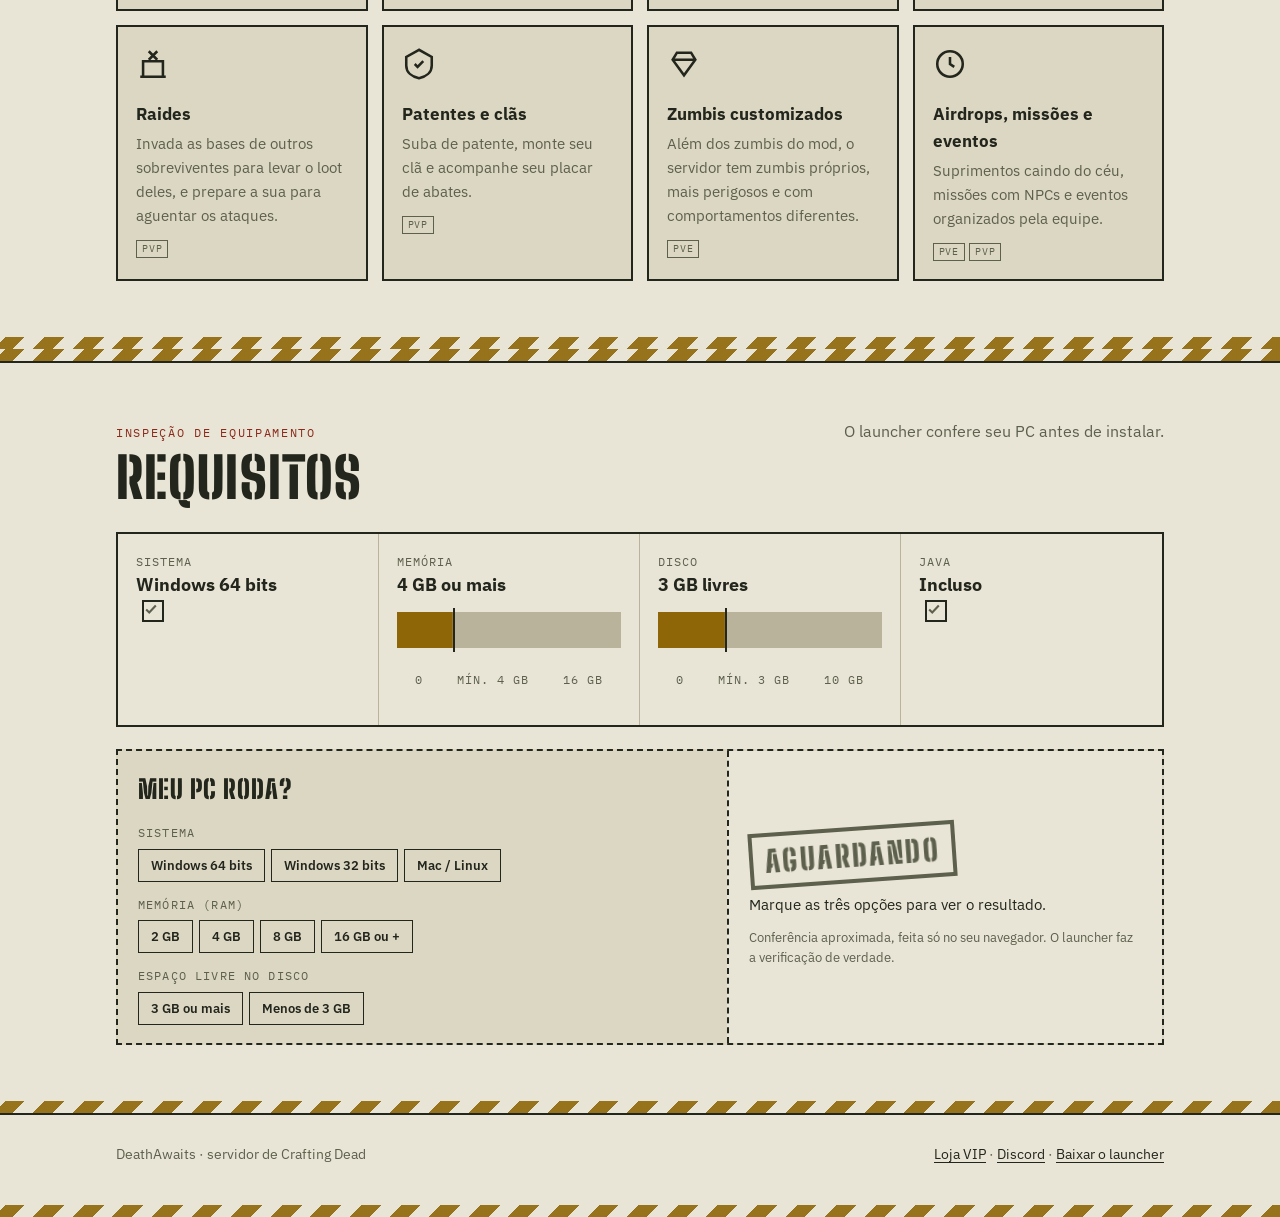
==== commit d61866c2: "Premio da temporada no site + painel de faturamento Co-Authored-By: Claude Opus 5.5 <noreply@anthrop" ====
--- a/index.html
+++ b/index.html
@@ -22,6 +22,7 @@
   try { if (!sessionStorage.getItem("da-boot")) { d.classList.add("da-booting"); sessionStorage.setItem("da-boot", "1"); } } catch (e) {}
 })();
 </script>
+<link rel="stylesheet" href="premio.css?v=1">
 </head>
 <body>
 <a class="da-skip" href="#conteudo">Pular para o conteúdo</a>
@@ -348,6 +349,28 @@
   </section>
 
   <div class="da-divider" aria-hidden="true"></div>
+  <section id="premio" hidden>
+    <div class="wrap">
+      <div class="sec-h">
+        <div><span class="da-sec-tag">Competição de clãs · <span data-pr="nome">Temporada</span></span><h2>Prêmio da temporada</h2></div>
+        <p>Parte do lucro do servidor vira prêmio em dinheiro para os 3 melhores clãs. O valor sobe a cada venda da loja, em tempo real.</p>
+      </div>
+      <div class="pr-grid">
+        <div class="pr-pos p2"><small>🥈 TOP 2</small><b data-pr="top2">R$ 0,00</b><span data-pr="top2p"></span></div>
+        <div class="pr-pos p1"><small>🥇 TOP 1</small><b data-pr="top1">R$ 0,00</b><span data-pr="top1p"></span></div>
+        <div class="pr-pos p3"><small>🥉 TOP 3</small><b data-pr="top3">R$ 0,00</b><span data-pr="top3p"></span></div>
+      </div>
+      <div class="pr-conta">
+        <span>Vendas: <strong data-pr="vendas">-</strong></span>
+        <span>Taxas: <strong data-pr="taxas">-</strong></span>
+        <span>Custos do servidor: <strong data-pr="custos">-</strong></span>
+        <span>Lucro: <strong data-pr="lucro">-</strong></span>
+      </div>
+      <p class="pr-nota">Tudo é público: cada venda e cada custo também aparecem no canal #faturamento do <a href="https://discord.gg/gc73gQfb5F" target="_blank" rel="noopener">Discord</a>.</p>
+    </div>
+  </section>
+
+  <div class="da-divider" aria-hidden="true"></div>
   <section id="requisitos">
     <div class="wrap">
       <div class="sec-h">
@@ -420,5 +443,6 @@
 </div>
 
 <script src="site.js?v=6" defer></script>
+<script src="premio.js?v=1" defer></script>
 </body>
 </html>
--- a/premio.css
+++ b/premio.css
@@ -0,0 +1,16 @@
+/* Bloco "Premio da temporada" (dados do Worker da loja: /temporada) */
+#premio[hidden] { display: none; }
+.pr-grid { display: grid; grid-template-columns: repeat(3, 1fr); gap: 14px; align-items: end; }
+.pr-pos { border: 1px solid var(--line); background: var(--surface); padding: 18px 16px 16px; position: relative; }
+.pr-pos.p1 { border-color: var(--accent); box-shadow: 6px 6px 0 color-mix(in srgb, var(--accent) 35%, transparent); padding-top: 28px; }
+.pr-pos small { display: block; font-family: var(--font-mono); font-size: 12px; letter-spacing: .14em; text-transform: uppercase; color: var(--muted); }
+.pr-pos b { display: block; font-family: var(--font-display); font-weight: 900; font-size: clamp(30px, 5vw, 46px); line-height: 1; margin: 6px 0 4px; color: var(--fg); }
+.pr-pos.p1 b { color: var(--accent); font-size: clamp(38px, 7vw, 64px); }
+.pr-pos span { font-family: var(--font-mono); font-size: 12px; color: var(--muted); }
+.pr-conta { margin-top: 18px; display: flex; flex-wrap: wrap; gap: 8px 22px; font-family: var(--font-mono); font-size: 13px; color: var(--muted); border-top: 1px dashed var(--line); padding-top: 12px; }
+.pr-conta strong { color: var(--fg); font-weight: 600; }
+.pr-nota { margin: 10px 0 0; font-size: 14px; color: var(--muted); }
+@media (max-width: 640px) {
+  .pr-grid { grid-template-columns: 1fr; }
+  .pr-pos.p1 { order: -1; }
+}
